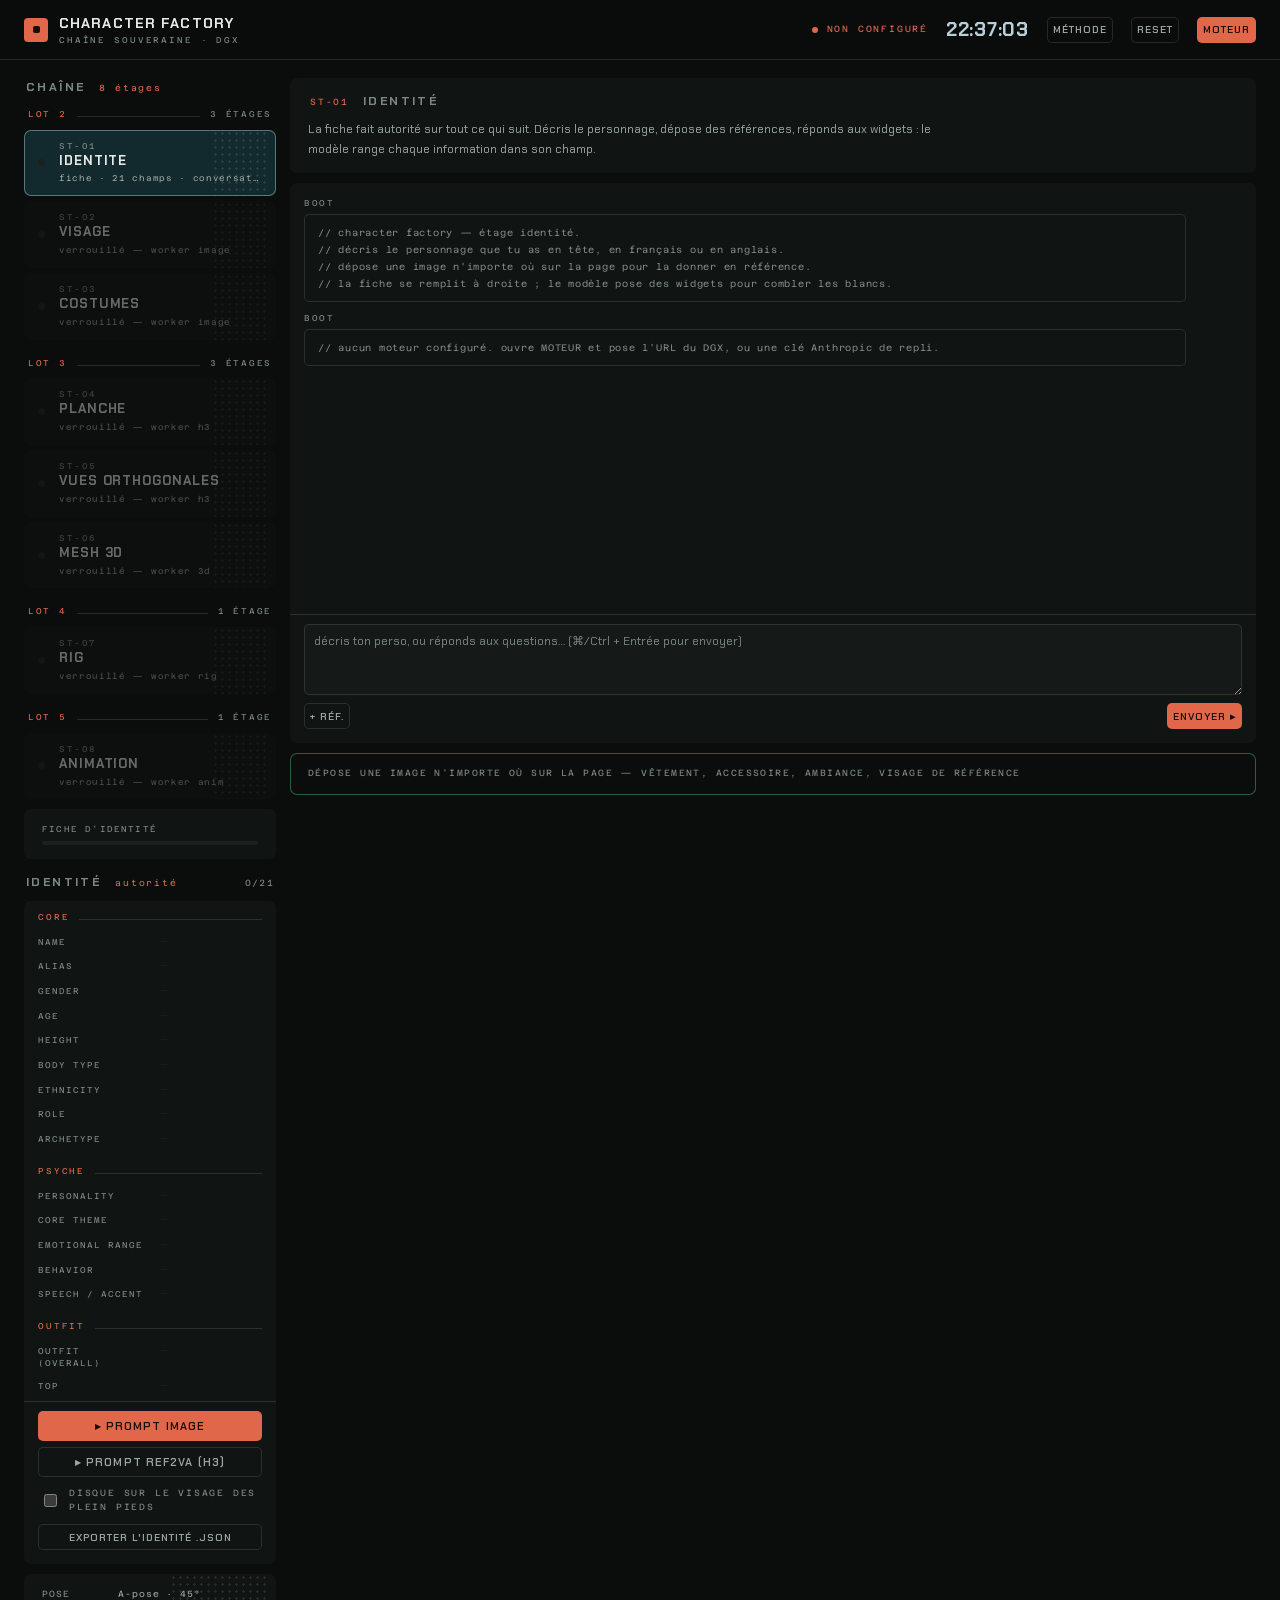
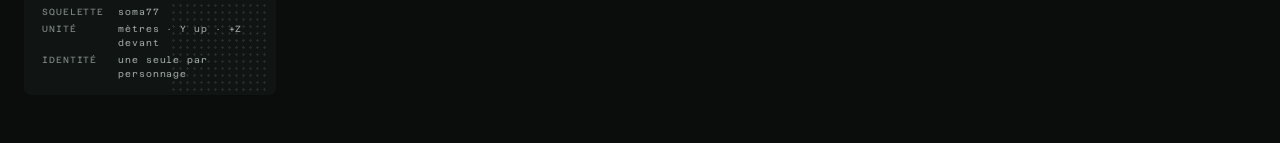
==== index.html @ 86590c79 "Rebuild the front as Character Factory on the NL rack theme The repo held two disconnected things: a" ====
<!DOCTYPE html>
<html lang="fr">
<head>
<meta charset="UTF-8">
<meta name="viewport" content="width=device-width, initial-scale=1, viewport-fit=cover">
<title>CHARACTER FACTORY</title>
<meta name="description" content="Chaîne souveraine prompt ou photo → visage → costumes → planche → vues orthogonales → mesh PBR → rig SOMA → animation.">
<link rel="icon" href="data:image/svg+xml,%3Csvg xmlns='http://www.w3.org/2000/svg' viewBox='0 0 32 32'%3E%3Crect width='32' height='32' rx='6' fill='%23e0674a'/%3E%3Crect x='12' y='12' width='8' height='8' rx='2' fill='%23170c08'/%3E%3C/svg%3E">
<link rel="preconnect" href="https://fonts.googleapis.com">
<link rel="preconnect" href="https://fonts.gstatic.com" crossorigin>
<link rel="stylesheet" href="https://fonts.googleapis.com/css2?family=Chakra+Petch:wght@400;500;600;700&family=Azeret+Mono:wght@300;400;500&family=Saira+Semi+Condensed:wght@400;600&display=swap">
<link rel="stylesheet" href="./assets/tokens.css">
<link rel="stylesheet" href="./assets/rack.css">
<link rel="stylesheet" href="./assets/factory.css">
</head>
<body>

<header class="hdr">
  <div class="logo">
    <span class="sq"><i></i></span>
    <span>
      <b>Character Factory</b>
      <small>chaîne souveraine · dgx</small>
    </span>
  </div>

  <span class="sp"></span>

  <span class="pill" id="engine-pill"><i></i><span id="engine-text">démarrage</span></span>
  <span class="clock" id="clock">--:--:--</span>

  <button class="tb ghost sm" id="method-btn" title="voir la méthode chargée">Méthode</button>
  <button class="tb ghost sm" id="reset-btn" title="vider la session">Reset</button>
  <button class="tb go sm" id="settings-btn" title="URL du DGX, modèle, repli">Moteur</button>
</header>

<main class="bench">

  <!-- ── colonne 1 : le rack des étages ──────────────── -->
  <section class="col">
    <div class="c-head">
      <h2>Chaîne</h2>
      <span class="sec">8 étages</span>
    </div>
    <ul class="rack" id="rack"></ul>

    <div class="pan">
      <div class="meter">
        <span>Fiche d'identité</span>
        <span class="bar"><i id="sheet-meter"></i></span>
      </div>
    </div>
  </section>

  <!-- ── colonne 2 : la scène ────────────────────────── -->
  <section class="col stage">
    <div class="pan">
      <div class="c-head">
        <span class="sec" id="stage-ref">ST-01</span>
        <h2 id="stage-name">Identité</h2>
      </div>
      <p class="stage-blurb" id="stage-blurb"></p>
    </div>

    <!-- étage actif -->
    <div id="stage-live" class="stage-body">
      <div class="chat">
        <div class="chat-log" id="chat-log"></div>
        <div class="previews" id="previews"></div>
        <div class="composer">
          <textarea class="fld" id="input-text" rows="3"
                    placeholder="décris ton perso, ou réponds aux questions… (⌘/Ctrl + Entrée pour envoyer)"></textarea>
          <div class="composer-actions">
            <label class="tb ghost sm" title="ajouter des références">
              + Réf.
              <input type="file" id="pick-image" accept="image/*" multiple hidden>
            </label>
            <span class="sp"></span>
            <button class="tb go sm" id="send">Envoyer ▸</button>
          </div>
        </div>
      </div>

      <label class="drop" id="drop">
        Dépose une image n'importe où sur la page — vêtement, accessoire, ambiance, visage de référence
      </label>

      <div class="out" id="output" hidden>
        <div class="pan-head">
          <span class="t" id="output-label">sortie</span>
          <span class="sp"></span>
          <button class="tb ghost sm" id="copy">Copier</button>
          <button class="tb ghost sm" id="download">.txt</button>
        </div>
        <pre id="output-text"></pre>
      </div>
    </div>

    <!-- étage en attente d'un worker -->
    <div id="stage-pending" class="stage-body" hidden>
      <div class="pan">
        <p class="warn">Étage verrouillé — il attend un <span id="stage-needs">worker</span> résident sur le DGX.</p>
        <p class="stage-note" style="margin-top:12px">
          Un worker = une capacité = un modèle résident. Les poids ne sont jamais chargés à la demande :
          le temps de démarrage de H3, Kimodo ou Hunyuan3D-Paint l'interdit.
        </p>
      </div>

      <div class="pan" id="plate-plan" hidden>
        <div class="c-head"><h2>Plan de planche</h2><span class="sec">§5.4 corrigé</span></div>
        <p class="stage-note" style="margin:10px 0 14px">
          La maquette d'origine portait trois plein pieds. Il manquait le profil pur : l'étage 3D
          a besoin des quatre azimuts alignés à ±5°. Layout corrigé —
        </p>
        <div class="sheetgrid">
          <div class="panel-cell"><span class="az">0°</span><span class="cap">Fullbody<br>front</span></div>
          <div class="panel-cell"><span class="az">90°</span><span class="cap">Fullbody<br>left</span></div>
          <div class="panel-cell"><span class="az">180°</span><span class="cap">Fullbody<br>back</span></div>
          <div class="panel-cell"><span class="az">270°</span><span class="cap">Fullbody<br>right</span></div>
          <div class="panel-cell"><span class="az">45°</span><span class="cap">Fullbody<br>3/4</span></div>
        </div>
        <div class="sheetgrid" style="margin-top:6px">
          <div class="panel-cell close"><span class="cap">Close up<br>face</span></div>
          <div class="panel-cell close"><span class="cap">Close up<br>profil</span></div>
          <div class="panel-cell close"><span class="cap">Close up<br>3/4</span></div>
          <div class="panel-cell close"><span class="cap">Expression<br>une par gén.</span></div>
          <div class="panel-cell close"><span class="cap">—</span></div>
        </div>
      </div>
    </div>
  </section>

  <!-- ── colonne 3 : la fiche ────────────────────────── -->
  <section class="col">
    <div class="c-head">
      <h2>Identité</h2>
      <span class="sec">autorité</span>
      <span class="cnt" id="sheet-progress">0/21</span>
    </div>

    <div class="sheet">
      <div class="sheet-fields" id="sheet-fields"></div>
      <div class="sheet-actions">
        <button class="tb go block" id="generate">▸ Prompt image</button>
        <button class="tb ghost block" id="ref2va">▸ Prompt Ref2VA (H3)</button>
        <label class="pill" style="padding:4px 2px;cursor:pointer">
          <input type="checkbox" id="mask-face">
          <span>Disque sur le visage des plein pieds</span>
        </label>
        <button class="tb ghost block sm" id="export-json">Exporter l'identité .json</button>
      </div>
    </div>

    <div class="pan">
      <dl class="kv">
        <dt>pose</dt><dd>A-pose · 45°</dd>
        <dt>squelette</dt><dd>soma77</dd>
        <dt>unité</dt><dd>mètres · Y up · +Z devant</dd>
        <dt>identité</dt><dd>une seule par personnage</dd>
      </dl>
      <span class="dots"></span>
    </div>
  </section>

</main>

<!-- ── réglages du moteur ────────────────────────────── -->
<div class="scrim" id="settings" hidden>
  <div class="modal">
    <div class="modal-head">
      <span class="t">// moteur</span>
      <span class="sp"></span>
      <button class="tb ghost sm" data-close>×</button>
    </div>
    <div class="modal-body">
      <p>
        Le DGX est interrogé en dialecte OpenAI sur <code>/v1/chat/completions</code>.
        Colle la racine publique du tunnel, sans <code>/v1</code> : il est ajouté tout seul.
      </p>

      <div>
        <div class="lbl" style="margin-bottom:5px">URL du DGX</div>
        <input class="fld" id="set-dgx-url" placeholder="https://dgx-01.exemple.net" autocomplete="off" spellcheck="false">
      </div>

      <div>
        <div class="lbl" style="margin-bottom:5px">Modèle servi</div>
        <input class="fld" id="set-dgx-model" placeholder="local-model" autocomplete="off" spellcheck="false">
      </div>

      <div>
        <div class="lbl" style="margin-bottom:5px">Jeton (Bearer, facultatif)</div>
        <input class="fld" id="set-dgx-token" type="password" placeholder="laisser vide si le tunnel est déjà authentifié" autocomplete="off">
      </div>

      <div style="display:flex;gap:8px;align-items:center">
        <button class="tb ghost sm" id="set-probe-btn">Tester le DGX</button>
        <span class="lbl" id="set-probe" style="letter-spacing:.1em;text-transform:none"></span>
      </div>

      <hr style="border:none;height:1px;background:var(--line);margin:2px 0">

      <div>
        <div class="lbl" style="margin-bottom:5px">Clé Anthropic — repli</div>
        <input class="fld" id="set-key" type="password" placeholder="sk-ant-…" autocomplete="off">
      </div>

      <div>
        <div class="lbl" style="margin-bottom:5px">Modèle de repli</div>
        <select class="fld" id="set-anthropic-model"></select>
      </div>

      <div>
        <div class="lbl" style="margin-bottom:5px">Arbitrage</div>
        <select class="fld" id="set-engine">
          <option value="auto">auto — DGX d'abord, repli si muet</option>
          <option value="dgx">DGX seul — souverain, pas de repli</option>
          <option value="anthropic">Anthropic seul</option>
        </select>
      </div>

      <p class="warn">
        Rien n'est envoyé ailleurs que vers l'URL du DGX ou api.anthropic.com. Clé et jeton restent
        dans le localStorage de ce navigateur. Ne partage pas cette page avec la clé en cache.
      </p>
    </div>
    <div class="modal-foot">
      <span class="sp"></span>
      <button class="tb ghost sm" data-close>Annuler</button>
      <button class="tb go sm" id="set-save">Enregistrer ▸</button>
    </div>
  </div>
</div>

<!-- ── méthode ───────────────────────────────────────── -->
<div class="scrim" id="method" hidden>
  <div class="modal lg">
    <div class="modal-head">
      <span class="t">// data/methodology.md</span>
      <span class="sp"></span>
      <button class="tb ghost sm" data-close>×</button>
    </div>
    <div class="modal-body">
      <pre class="method-body" id="method-body"></pre>
    </div>
    <div class="modal-foot">
      <span class="lbl" style="text-transform:none;letter-spacing:.08em">
        édite <code>data/methodology.md</code> dans le dépôt pour changer le comportement du modèle
      </span>
      <span class="sp"></span>
      <button class="tb go sm" data-close>OK</button>
    </div>
  </div>
</div>

<div class="toast" id="toast"></div>

<script type="module" src="./js/app.js"></script>
</body>
</html>
---- assets/tokens.css ----
/* ============================================================
   CHARACTER FACTORY — jetons de thème
   Source unique de vérité. Repris du rack NL (Station NL Rack
   Verdant / Banc NL Comparatif). Aucune couleur en dur ailleurs :
   tout composant passe par une variable définie ici.
   ============================================================ */

:root {
  /* fonds, du plus profond au plus relevé */
  --bg:      #0a0d0b;
  --panel:   #101413;
  --panel2:  #151a18;
  --panel3:  #1b211e;

  /* encres */
  --ink:     #e6eae7;
  --ink2:    #9ca8a2;
  --ink3:    #7c8884;

  /* accents */
  --cy:      #b9cfd8;   /* acier pâle — la voie A, les valeurs lues */
  --or:      #e0674a;   /* orange — l'action, la voie B, l'alerte */
  --grn:     #2f6b4a;   /* vert sourd — l'état engagé */
  --grn2:    #3d8a60;   /* vert clair — la progression */

  /* traits */
  --line:    rgba(198, 213, 220, .14);
  --line-cy: rgba(185, 207, 216, .45);
  --line-or: rgba(224, 103, 74, .70);
  --line-gr: rgba(47, 107, 74, .85);

  /* encres inversées, posées sur un aplat d'accent */
  --on-or:   #170c08;
  --on-cy:   #0a0d0b;
  --on-grn:  #eaf4ee;

  /* typographie */
  --f-ui:    'Chakra Petch', 'Saira Semi Condensed', sans-serif;
  --f-mono:  'Azeret Mono', ui-monospace, monospace;
  --f-disp:  'Venus Rising', 'Chakra Petch', sans-serif;

  /* rayons — sobres, outil professionnel */
  --r1: 4px;
  --r2: 5px;
  --r3: 7px;
  --r4: 9px;

  /* espacements */
  --s1: 4px;
  --s2: 6px;
  --s3: 10px;
  --s4: 14px;
  --s5: 18px;
  --s6: 24px;

  /* gouttières du banc */
  --rack-w:  252px;
  --sheet-w: 340px;

  color-scheme: dark;
}
---- assets/rack.css ----
/* ============================================================
   CHARACTER FACTORY — composants du rack
   Langage repris du banc NL : en-tête collante, rack de rangées,
   moniteur à volet A/B, transport, timeline, cartes de méta.
   Note typo : la fonte d'affichage du banc NL est "Venus Rising",
   une fonte commerciale Typodermic qu'on ne redistribue pas dans
   un dépôt public. On garde son repli déclaré — Chakra Petch 700
   très espacé — sous le même nom de classe .venus.
   ============================================================ */

* { box-sizing: border-box; }
html, body { height: 100%; }

body {
  margin: 0;
  background: var(--bg);
  color: var(--ink);
  font-family: var(--f-ui);
  font-variant-numeric: tabular-nums;
  font-size: 12px;
  line-height: 1.5;
  -webkit-font-smoothing: antialiased;
}

button, input, select, textarea {
  font-family: var(--f-ui);
  border: none;
  outline: none;
  color: inherit;
  background: none;
}
button { cursor: pointer; }
button:focus-visible, input:focus-visible,
select:focus-visible, textarea:focus-visible,
[tabindex]:focus-visible {
  outline: 2px solid var(--or);
  outline-offset: 2px;
}
::selection { background: var(--or); color: var(--on-or); }
::-webkit-scrollbar { width: 9px; height: 9px; }
::-webkit-scrollbar-track { background: transparent; }
::-webkit-scrollbar-thumb { background: var(--panel3); border-radius: 999px; }

@keyframes sPulse { 0%,100% { opacity:.35 } 50% { opacity:1 } }
@media (prefers-reduced-motion: reduce) {
  * { animation: none !important; transition: none !important; }
}

/* ── deux voix typographiques ───────────────────────────── */
.mono {
  font-family: var(--f-mono);
  letter-spacing: .2em;
  text-transform: uppercase;
  font-size: 9px;
}
.venus {
  font-family: var(--f-disp);
  font-weight: 700;
  letter-spacing: .1em;
  text-transform: uppercase;
  line-height: 1;
}

/* ── en-tête ────────────────────────────────────────────── */
.hdr {
  position: sticky; top: 0; z-index: 40;
  background: rgba(10, 13, 11, .94);
  backdrop-filter: blur(12px);
  padding: 13px var(--s6);
  display: flex; align-items: center; gap: var(--s5);
  flex-wrap: wrap;
  box-shadow: inset 0 -1px 0 var(--line);
}
.logo { display: flex; align-items: center; gap: 11px; }
.logo .sq {
  width: 24px; height: 24px; border-radius: var(--r1);
  background: var(--or);
  display: flex; align-items: center; justify-content: center;
}
.logo .sq i { display: block; width: 7px; height: 7px; border-radius: 2px; background: var(--on-or); }
.logo b {
  display: block; font-size: 14px; font-weight: 700;
  letter-spacing: .08em; text-transform: uppercase;
}
.logo small {
  display: block; font-family: var(--f-mono); font-size: 8.5px;
  letter-spacing: .22em; color: var(--ink3); text-transform: uppercase;
}
.hdr .sp { flex: 1; min-width: 16px; }

.pill {
  display: flex; align-items: center; gap: 9px;
  font-family: var(--f-mono); font-size: 9px; letter-spacing: .2em;
  color: var(--ink3); text-transform: uppercase;
}
.pill i { width: 6px; height: 6px; border-radius: 50%; background: var(--ink3); flex: none; }
.pill.on    i { background: var(--grn2); }
.pill.work  i { background: var(--cy); animation: sPulse 1.2s infinite; }
.pill.err   i { background: var(--or); }
.pill.on    { color: var(--ink2); }
.pill.err   { color: var(--or); }

.clock { font-size: 19px; font-weight: 700; letter-spacing: .04em; color: var(--cy); }

/* ── boutons ────────────────────────────────────────────── */
.tb {
  display: inline-flex; align-items: center; justify-content: center;
  height: 30px; min-width: 30px; padding: 0 var(--s3);
  border-radius: var(--r2); background: var(--panel2);
  color: var(--ink); font-size: 11px; font-weight: 600;
  letter-spacing: .1em; text-transform: uppercase;
  transition: filter .12s, background .12s;
}
.tb:hover:not(:disabled) { filter: brightness(1.18); }
.tb:disabled { opacity: .3; cursor: default; }
.tb.go   { background: var(--or); color: var(--on-or); }
.tb.on   { background: var(--grn); color: var(--on-grn); }
.tb.ghost { background: transparent; box-shadow: inset 0 0 0 1px var(--line); color: var(--ink2); }
.tb.ghost:hover:not(:disabled) { color: var(--ink); box-shadow: inset 0 0 0 1px var(--line-cy); }
.tb.sm   { height: 26px; font-size: 10px; padding: 0 var(--s2); }
.tb.block { width: 100%; }
.tb svg { width: 14px; height: 14px; fill: currentColor; }

.seg { display: inline-flex; background: var(--panel2); border-radius: var(--r2); padding: 3px; gap: 3px; }
.seg .tb { background: transparent; height: 26px; font-size: 10px; }
.seg .tb.on { background: var(--grn); }

.lbl {
  font-family: var(--f-mono); font-size: 8.5px; letter-spacing: .2em;
  text-transform: uppercase; color: var(--ink3);
}

/* ── champs ─────────────────────────────────────────────── */
.fld {
  width: 100%; background: var(--panel2); border-radius: var(--r2);
  padding: 8px var(--s3); color: var(--ink); font-size: 12px;
  box-shadow: inset 0 0 0 1px var(--line);
}
.fld:focus { box-shadow: inset 0 0 0 1px var(--line-cy); }
.fld::placeholder { color: var(--ink3); }
textarea.fld { resize: vertical; min-height: 58px; line-height: 1.55; }
select.fld { cursor: pointer; }

/* ── le banc : rack | scène | fiche ─────────────────────── */
.bench {
  max-width: 1720px; margin: 0 auto;
  padding: var(--s5) var(--s6) 48px;
  display: grid;
  grid-template-columns: var(--rack-w) minmax(0, 1fr) var(--sheet-w);
  gap: var(--s4); align-items: start;
}
@media (max-width: 1280px) { .bench { grid-template-columns: var(--rack-w) minmax(0, 1fr); } }
@media (max-width: 900px)  { .bench { grid-template-columns: 1fr; } }

.col { display: flex; flex-direction: column; gap: var(--s3); min-width: 0; }

/* ── entête de colonne ──────────────────────────────────── */
.c-head { display: flex; align-items: baseline; gap: var(--s4); padding: 0 2px; }
.c-head h2 {
  margin: 0; font-family: var(--f-disp); font-size: 12px; font-weight: 700;
  letter-spacing: .2em; text-transform: uppercase; color: var(--ink3);
}
.c-head .sec { font-family: var(--f-mono); font-size: 9px; letter-spacing: .2em; color: var(--or); }
.c-head .cnt {
  margin-left: auto; font-family: var(--f-mono); font-size: 9px;
  letter-spacing: .14em; color: var(--ink3); text-transform: uppercase;
}

/* ── rangée de rack ─────────────────────────────────────── */
.rack { list-style: none; margin: 0; padding: 0; display: flex; flex-direction: column; gap: 5px; }

.item {
  position: relative; display: flex; align-items: center; gap: var(--s4);
  border-radius: var(--r3); background: var(--panel);
  padding: 11px var(--s4); min-height: 64px; overflow: hidden;
  transition: transform .16s, filter .16s; text-align: left; width: 100%;
}
.item:hover { filter: brightness(1.1); transform: translateX(3px); }
.item .dots {
  position: absolute; right: 10px; top: 0; bottom: 0; width: 54px;
  background-image: radial-gradient(rgba(198,213,220,.12) 1px, transparent 1.1px);
  background-size: 7px 7px; pointer-events: none; z-index: 0;
}
.item.sel { background: #122a2d; box-shadow: inset 0 0 0 1px var(--line-cy); }
.item.done { box-shadow: inset 0 0 0 1px var(--line-gr); }
.item .st { width: 7px; height: 7px; border-radius: 50%; flex: none; background: var(--panel3); }
.item .st.ok   { background: var(--grn2); }
.item .st.run  { background: var(--cy); animation: sPulse 1.2s infinite; }
.item .st.err  { background: var(--or); }
.item .txt { min-width: 0; flex: 1; position: relative; z-index: 1; }
.item .ref {
  display: block; font-family: var(--f-mono); font-size: 8.5px; letter-spacing: .18em;
  color: var(--ink3); text-transform: uppercase;
  white-space: nowrap; overflow: hidden; text-overflow: ellipsis;
}
.item .nm {
  display: block; font-family: var(--f-disp); font-weight: 700; font-size: 13px;
  line-height: 1.15; letter-spacing: .07em; text-transform: uppercase;
  white-space: nowrap; overflow: hidden; text-overflow: ellipsis; margin-top: 3px;
}
.item .sub {
  display: block; font-family: var(--f-mono); font-size: 8.5px; line-height: 1.5;
  letter-spacing: .08em; color: var(--ink2); margin-top: 4px;
  white-space: nowrap; overflow: hidden; text-overflow: ellipsis;
}
.item.locked { opacity: .42; }
.item.locked:hover { transform: none; filter: none; }

/* séparateur de série dans le rack */
.rack .serie {
  display: flex; align-items: baseline; gap: var(--s3);
  padding: 12px 4px 4px;
  font-family: var(--f-mono); font-size: 8.5px; letter-spacing: .2em;
  text-transform: uppercase; color: var(--or);
}
.rack .serie:first-child { padding-top: 2px; }
.rack .serie::after { content: ""; flex: 1; height: 1px; background: var(--line); order: 1; }
.rack .serie .n { order: 2; color: var(--ink3); }

/* ── panneau générique ─────────────────────────────────── */
.pan { position: relative; overflow: hidden; background: var(--panel); border-radius: var(--r3); padding: var(--s4) var(--s5); }
.pan .dots {
  position: absolute; right: 10px; top: 0; bottom: 0; width: 96px;
  background-image: radial-gradient(rgba(198,213,220,.12) 1px, transparent 1.1px);
  background-size: 7px 7px; pointer-events: none;
}
.pan.flat { padding: 0; overflow: hidden; }
.pan-head {
  display: flex; align-items: center; gap: var(--s3);
  padding: 10px var(--s4); box-shadow: inset 0 -1px 0 var(--line);
}
.pan-head .t {
  font-family: var(--f-mono); font-size: 9px; letter-spacing: .2em;
  text-transform: uppercase; color: var(--ink3);
}
.pan-head .sp { flex: 1; }

/* ── moniteur, volet A/B ────────────────────────────────── */
.monitor {
  position: relative; width: 100%; aspect-ratio: 16/9;
  border-radius: var(--r4); background: #000; overflow: hidden;
  box-shadow: inset 0 0 0 1px var(--line); user-select: none;
}
.monitor .layer { position: absolute; inset: 0; }
.monitor .layer.b { clip-path: inset(0 0 0 50%); }
.monitor .layer img { width: 100%; height: 100%; object-fit: contain; display: block; }
.monitor.mode-side .layer { width: 50%; clip-path: none; }
.monitor.mode-side .layer.b { left: 50%; }
.monitor.mode-a .layer.b, .monitor.mode-b .layer.a { visibility: hidden; }
.monitor.mode-side .handle, .monitor.mode-a .handle, .monitor.mode-b .handle { display: none; }
.handle {
  position: absolute; top: 0; bottom: 0; left: 50%; width: 2px; margin-left: -1px;
  background: var(--or); cursor: ew-resize; z-index: 5;
}
.handle::before { content: ""; position: absolute; top: 0; bottom: 0; left: -12px; width: 26px; }
.handle .grip {
  position: absolute; top: 50%; left: 50%; transform: translate(-50%, -50%);
  width: 26px; height: 44px; border-radius: var(--r1); background: var(--or);
  display: flex; align-items: center; justify-content: center; gap: 3px;
  box-shadow: 0 2px 10px rgba(0,0,0,.5);
}
.handle .grip i { width: 2px; height: 16px; background: var(--on-or); border-radius: 1px; display: block; }
.tag {
  position: absolute; top: 12px; z-index: 6; display: flex; align-items: center; gap: 8px;
  padding: 6px var(--s3); border-radius: var(--r2);
  background: rgba(10,13,11,.82); backdrop-filter: blur(6px);
  box-shadow: inset 0 0 0 1px var(--line); pointer-events: none;
}
.tag.a { left: 12px; } .tag.b { right: 12px; }
.tag b { font-family: var(--f-disp); font-weight: 700; font-size: 13px; letter-spacing: .08em; }
.tag.a b { color: var(--cy); } .tag.b b { color: var(--or); }
.tag span {
  display: block; font-family: var(--f-mono); font-size: 8.5px; letter-spacing: .14em;
  text-transform: uppercase; color: var(--ink2); max-width: 28ch;
  overflow: hidden; text-overflow: ellipsis; white-space: nowrap;
}
.monitor .empty {
  position: absolute; inset: 0; display: flex; flex-direction: column;
  align-items: center; justify-content: center; gap: var(--s4);
  text-align: center; padding: var(--s6); color: var(--ink3);
}
.monitor .empty b {
  font-family: var(--f-disp); font-weight: 700; font-size: 22px;
  letter-spacing: .1em; text-transform: uppercase; color: var(--ink2);
}
.readout {
  position: absolute; bottom: 12px; right: 12px; z-index: 6;
  padding: 6px var(--s3); border-radius: var(--r2);
  background: rgba(10,13,11,.82); box-shadow: inset 0 0 0 1px var(--line);
  font-size: 13px; font-weight: 600; color: var(--cy); letter-spacing: .04em;
  pointer-events: none;
}

/* ── transport ──────────────────────────────────────────── */
.transport {
  display: flex; align-items: center; gap: 8px; flex-wrap: wrap;
  background: var(--panel); border-radius: var(--r3); padding: var(--s3) var(--s4);
}
.transport .sp { flex: 1; min-width: 8px; }
.timecode { font-size: 15px; font-weight: 700; color: var(--cy); letter-spacing: .04em; padding: 0 var(--s2); white-space: nowrap; }
.timecode small { font-family: var(--f-mono); font-size: 8.5px; letter-spacing: .16em; color: var(--ink3); margin-left: 8px; text-transform: uppercase; }

/* ── timeline ───────────────────────────────────────────── */
.timeline { background: var(--panel); border-radius: var(--r3); padding: 12px var(--s4); display: flex; flex-direction: column; gap: 8px; }
.tl { position: relative; height: 28px; }
.tl input[type=range] {
  position: absolute; inset: 0; width: 100%; height: 100%; margin: 0;
  -webkit-appearance: none; appearance: none; background: transparent; cursor: pointer; z-index: 3;
}
.tl input[type=range]::-webkit-slider-thumb { -webkit-appearance: none; width: 4px; height: 28px; border-radius: 2px; background: var(--or); }
.tl input[type=range]::-moz-range-thumb { width: 4px; height: 28px; border: none; border-radius: 2px; background: var(--or); }
.tl .track { position: absolute; left: 0; right: 0; top: 10px; height: 8px; border-radius: var(--r1); background: var(--panel3); overflow: hidden; }
.tl .fill { height: 100%; width: 0; background: var(--grn2); }
.tl .ticks {
  position: absolute; left: 0; right: 0; bottom: 0; height: 5px;
  background-image: repeating-linear-gradient(90deg, var(--ink3) 0 1px, transparent 1px 25%);
  opacity: .5;
}
.tl-foot { display: flex; justify-content: space-between; font-family: var(--f-mono); font-size: 8.5px; letter-spacing: .16em; color: var(--ink3); text-transform: uppercase; }

/* ── carte de méta, paires clé/valeur ───────────────────── */
.meta {
  border-radius: var(--r4); padding: var(--s5); display: flex; flex-direction: column;
  gap: var(--s3); position: relative; overflow: hidden; background: var(--panel);
}
.meta.a { box-shadow: inset 0 0 0 1px var(--line-cy); }
.meta.b { box-shadow: inset 0 0 0 1px var(--line-or); }
.meta .dots {
  position: absolute; right: 10px; top: 0; bottom: 0; width: 120px;
  background-image: radial-gradient(rgba(198,213,220,.16) 1px, transparent 1.1px);
  background-size: 7px 7px; pointer-events: none;
}
.kv { display: grid; grid-template-columns: auto 1fr; gap: 4px var(--s4); font-family: var(--f-mono); font-size: 9px; letter-spacing: .1em; position: relative; margin: 0; }
.kv dt { color: var(--ink3); text-transform: uppercase; }
.kv dd { margin: 0; color: var(--ink2); }
.kv dd.big { font-family: var(--f-ui); font-size: 15px; font-weight: 600; color: var(--cy); letter-spacing: .02em; }

/* ── dépôt de fichiers ──────────────────────────────────── */
.drop {
  border-radius: var(--r3); box-shadow: inset 0 0 0 1px var(--line-gr);
  padding: var(--s4) var(--s5); display: flex; align-items: center; gap: var(--s4);
  color: var(--ink3); font-family: var(--f-mono); font-size: 9px;
  letter-spacing: .16em; text-transform: uppercase; cursor: pointer;
  transition: box-shadow .12s, color .12s;
}
.drop:hover, .drop.over { box-shadow: inset 0 0 0 1px var(--or); color: var(--or); }
.drop input { display: none; }

/* ── avertissement ──────────────────────────────────────── */
.warn {
  border-radius: var(--r1); background: rgba(224,103,74,.14);
  box-shadow: inset 0 0 0 1px rgba(224,103,74,.55);
  padding: 7px var(--s3); font-family: var(--f-mono); font-size: 8.5px;
  letter-spacing: .1em; line-height: 1.6; color: var(--or); text-transform: uppercase;
}

/* ── jauge ──────────────────────────────────────────────── */
.meter { display: flex; flex-direction: column; gap: 5px; font-family: var(--f-mono); font-size: 8.5px; letter-spacing: .14em; color: var(--ink3); text-transform: uppercase; }
.meter .bar { height: 4px; border-radius: 2px; background: var(--panel3); overflow: hidden; }
.meter .bar i { display: block; height: 100%; width: 0; background: var(--grn2); transition: width .3s; }

/* ── bandeau flottant ───────────────────────────────────── */
.toast {
  position: fixed; left: 50%; bottom: 22px; transform: translateX(-50%); z-index: 60;
  background: var(--panel3); color: var(--ink); padding: var(--s3) var(--s5);
  border-radius: var(--r3); font-size: 12px; box-shadow: 0 8px 30px rgba(0,0,0,.5);
  opacity: 0; transition: opacity .2s; pointer-events: none; max-width: 90vw;
}
.toast.on { opacity: 1; }

/* ── boîte modale ───────────────────────────────────────── */
.scrim {
  position: fixed; inset: 0; z-index: 70; background: rgba(4,6,5,.78);
  backdrop-filter: blur(4px); display: flex; align-items: center; justify-content: center;
  padding: var(--s6);
}
.scrim[hidden] { display: none; }
.modal {
  background: var(--panel); border-radius: var(--r4); width: min(560px, 100%);
  max-height: 84vh; display: flex; flex-direction: column; overflow: hidden;
  box-shadow: inset 0 0 0 1px var(--line), 0 24px 60px rgba(0,0,0,.6);
}
.modal.lg { width: min(860px, 100%); }
.modal-head {
  display: flex; align-items: center; gap: var(--s3);
  padding: var(--s4) var(--s5); box-shadow: inset 0 -1px 0 var(--line);
}
.modal-head .t { font-family: var(--f-mono); font-size: 9px; letter-spacing: .2em; text-transform: uppercase; color: var(--ink3); }
.modal-head .sp { flex: 1; }
.modal-body { padding: var(--s5); overflow: auto; display: flex; flex-direction: column; gap: var(--s4); }
.modal-foot { padding: var(--s4) var(--s5); display: flex; gap: 8px; align-items: center; box-shadow: inset 0 1px 0 var(--line); }
.modal-foot .sp { flex: 1; }
.modal-body p { margin: 0; color: var(--ink2); line-height: 1.6; }
.modal-body code { font-family: var(--f-mono); font-size: 10px; color: var(--cy); }

[hidden] { display: none !important; }
---- assets/factory.css ----
/* ============================================================
   CHARACTER FACTORY — les étages
   Conversation, fiche d'identité, widgets interactifs.
   Les noms de classe sont ceux du générateur d'origine, pour que
   le code repris continue de s'y accrocher sans réécriture.
   ============================================================ */

/* ── scène ──────────────────────────────────────────────── */
.stage { display: flex; flex-direction: column; gap: var(--s3); min-width: 0; }
.stage-body { display: flex; flex-direction: column; gap: var(--s3); min-width: 0; }
.stage-note {
  font-family: var(--f-mono); font-size: 8.5px; letter-spacing: .14em;
  line-height: 1.7; color: var(--ink3); text-transform: uppercase;
}
/* Le résumé d'étage est de la prose, pas une étiquette : on le
   laisse en bas de casse, sinon il devient illisible sur trois lignes. */
.stage-blurb {
  margin: 10px 0 0; font-size: 12px; line-height: 1.65;
  color: var(--ink2); max-width: 82ch;
}

/* ── conversation ───────────────────────────────────────── */
.chat {
  background: var(--panel); border-radius: var(--r3);
  display: flex; flex-direction: column; min-height: 0;
  height: clamp(340px, calc(100vh - 340px), 760px);
}
.chat-log { flex: 1; overflow-y: auto; padding: var(--s4); display: flex; flex-direction: column; gap: var(--s3); }

.msg { display: flex; flex-direction: column; gap: 4px; max-width: 94%; }
.msg-meta { font-family: var(--f-mono); font-size: 8.5px; letter-spacing: .2em; text-transform: uppercase; color: var(--ink3); }
.msg-body {
  background: var(--panel2); border-radius: var(--r2); padding: var(--s3) var(--s4);
  font-size: 12.5px; line-height: 1.6; color: var(--ink); white-space: pre-wrap; word-break: break-word;
}
.msg-user { align-self: flex-end; align-items: flex-end; }
.msg-user .msg-body { background: var(--panel3); box-shadow: inset 0 0 0 1px var(--line-cy); }
.msg-system .msg-body { background: transparent; box-shadow: inset 0 0 0 1px var(--line); color: var(--ink3); font-family: var(--f-mono); font-size: 9.5px; letter-spacing: .08em; line-height: 1.8; }
.msg-tool .msg-body { background: transparent; color: var(--grn2); font-family: var(--f-mono); font-size: 9px; letter-spacing: .1em; padding: 2px var(--s2); }
.msg-err .msg-body { background: rgba(224,103,74,.12); box-shadow: inset 0 0 0 1px rgba(224,103,74,.5); color: var(--or); }
.msg-images { display: flex; flex-wrap: wrap; gap: 6px; margin-bottom: 6px; }
.msg-images img { width: 78px; height: 78px; object-fit: cover; border-radius: var(--r1); box-shadow: inset 0 0 0 1px var(--line); }

.thinking { display: flex; gap: 5px; padding: 3px 0; }
.thinking span { width: 5px; height: 5px; border-radius: 50%; background: var(--cy); animation: sPulse 1.1s infinite; }
.thinking span:nth-child(2) { animation-delay: .18s; }
.thinking span:nth-child(3) { animation-delay: .36s; }

/* ── zone de saisie ─────────────────────────────────────── */
.composer { padding: var(--s3) var(--s4) var(--s4); display: flex; flex-direction: column; gap: 8px; box-shadow: inset 0 1px 0 var(--line); }
.composer-actions { display: flex; align-items: center; gap: 8px; }
.composer-actions .sp { flex: 1; }
.composer label.tb { cursor: pointer; }

.previews { display: flex; flex-wrap: wrap; gap: 6px; padding: 0 var(--s4); }
.previews:empty { display: none; }
.preview-thumb {
  position: relative; width: 54px; height: 54px; border-radius: var(--r1);
  background-size: cover; background-position: center;
  box-shadow: inset 0 0 0 1px var(--line);
}
.preview-thumb button {
  position: absolute; top: -5px; right: -5px; width: 17px; height: 17px;
  border-radius: 50%; background: var(--or); color: var(--on-or);
  font-size: 11px; line-height: 1; display: flex; align-items: center; justify-content: center;
}

/* ── widgets interactifs ────────────────────────────────── */
.msg-widget { max-width: 100%; }
.msg-widget .msg-body { background: var(--panel2); box-shadow: inset 0 0 0 1px var(--line-gr); }
.widget-question { font-size: 12.5px; color: var(--ink); margin-bottom: var(--s3); line-height: 1.5; }
.widget-area { display: flex; flex-direction: column; gap: var(--s3); }
.widget-locked .widget-area { opacity: .55; }
.widget-result { font-family: var(--f-mono); font-size: 9px; letter-spacing: .14em; color: var(--grn2); text-transform: uppercase; }

.chips-row { display: flex; flex-wrap: wrap; gap: 6px; }
.chip {
  padding: 6px var(--s3); border-radius: var(--r1); background: var(--panel3);
  color: var(--ink2); font-size: 11px; letter-spacing: .04em;
  box-shadow: inset 0 0 0 1px transparent; transition: background .12s, color .12s;
}
.chip:hover:not(:disabled) { color: var(--ink); box-shadow: inset 0 0 0 1px var(--line-cy); }
.chip-selected { background: var(--grn); color: var(--on-grn); }
.chip-other { background: transparent; box-shadow: inset 0 0 0 1px var(--line); color: var(--ink3); }
.chips-custom { display: flex; gap: 6px; align-items: center; }
.chips-custom .fld { flex: 1; }

.slider-wrap { display: flex; flex-direction: column; gap: 6px; }
.slider-value { font-family: var(--f-disp); font-weight: 700; font-size: 20px; letter-spacing: .06em; color: var(--cy); }
.slider { -webkit-appearance: none; appearance: none; width: 100%; height: 22px; background: transparent; cursor: pointer; }
.slider::-webkit-slider-runnable-track { height: 4px; border-radius: 2px; background: var(--panel3); }
.slider::-webkit-slider-thumb { -webkit-appearance: none; width: 14px; height: 14px; margin-top: -5px; border-radius: 50%; background: var(--or); }
.slider::-moz-range-track { height: 4px; border-radius: 2px; background: var(--panel3); }
.slider::-moz-range-thumb { width: 14px; height: 14px; border: none; border-radius: 50%; background: var(--or); }
.slider-ticks { display: flex; justify-content: space-between; font-family: var(--f-mono); font-size: 8.5px; letter-spacing: .16em; color: var(--ink3); }

.swatches-row { display: flex; flex-wrap: wrap; gap: 6px; }
.swatches-row:empty { display: none; }
.swatch {
  position: relative; display: flex; align-items: flex-end; justify-content: center;
  width: 62px; height: 46px; border-radius: var(--r1);
  box-shadow: inset 0 0 0 1px var(--line);
}
.swatch span {
  font-family: var(--f-mono); font-size: 8px; letter-spacing: .08em;
  background: rgba(10,13,11,.72); color: var(--ink); padding: 2px 4px;
  border-radius: 2px; margin-bottom: 4px;
}
.swatch-x {
  position: absolute; top: -5px; right: -5px; width: 17px; height: 17px;
  border-radius: 50%; background: var(--or); color: var(--on-or); font-size: 11px;
  line-height: 1; display: flex; align-items: center; justify-content: center;
}
.picker-row { display: flex; gap: 8px; align-items: center; }
.color-picker { width: 42px; height: 30px; border-radius: var(--r1); background: var(--panel3); cursor: pointer; padding: 3px; }
.widget-confirm { align-self: flex-start; }

/* ── fiche d'identité ───────────────────────────────────── */
.sheet { background: var(--panel); border-radius: var(--r3); display: flex; flex-direction: column; overflow: hidden; }
.sheet-fields { padding: var(--s3) var(--s4); overflow-y: auto; max-height: clamp(300px, calc(100vh - 400px), 720px); display: flex; flex-direction: column; gap: var(--s4); }
.sheet-section { display: flex; flex-direction: column; gap: 2px; }
.sheet-section-title {
  font-family: var(--f-mono); font-size: 8.5px; letter-spacing: .22em;
  text-transform: uppercase; color: var(--or); padding-bottom: 5px;
  display: flex; align-items: baseline; gap: var(--s3);
}
.sheet-section-title::after { content: ""; flex: 1; height: 1px; background: var(--line); }
.sheet-row { display: grid; grid-template-columns: 112px 1fr; gap: var(--s3); padding: 3px 0; align-items: baseline; }
.sheet-key { font-family: var(--f-mono); font-size: 8.5px; letter-spacing: .12em; text-transform: uppercase; color: var(--ink3); }
.sheet-val { font-size: 11.5px; line-height: 1.45; word-break: break-word; }
.sheet-val.filled { color: var(--ink); }
.sheet-val.empty { color: var(--panel3); }
.sheet-val.empty::before { content: "—"; }
@keyframes flashIn { from { background: rgba(61,138,96,.42); } to { background: transparent; } }
.sheet-val.flash { animation: flashIn .8s ease-out; border-radius: 2px; }
.sheet-actions { padding: var(--s3) var(--s4) var(--s4); display: flex; flex-direction: column; gap: 6px; box-shadow: inset 0 1px 0 var(--line); }

/* ── sortie texte ───────────────────────────────────────── */
.out { background: var(--panel); border-radius: var(--r3); overflow: hidden; }
.out pre {
  margin: 0; padding: var(--s4); max-height: 420px; overflow: auto;
  font-family: var(--f-mono); font-size: 10.5px; line-height: 1.7;
  color: var(--ink2); white-space: pre-wrap; word-break: break-word; letter-spacing: 0;
}
.method-body {
  margin: 0; font-family: var(--f-mono); font-size: 10.5px; line-height: 1.75;
  color: var(--ink2); white-space: pre-wrap; word-break: break-word; letter-spacing: 0;
}

/* ── grille de planche (la maquette du brief §5.4) ──────── */
.sheetgrid { display: grid; grid-template-columns: repeat(5, 1fr); gap: 6px; }
@media (max-width: 720px) { .sheetgrid { grid-template-columns: repeat(2, 1fr); } }
.panel-cell {
  position: relative; aspect-ratio: 2/3; border-radius: var(--r2);
  background: var(--panel2); box-shadow: inset 0 0 0 1px var(--line);
  display: flex; flex-direction: column; align-items: center; justify-content: center;
  gap: 4px; padding: var(--s3); text-align: center; overflow: hidden;
}
.panel-cell.close { aspect-ratio: 1/1; }
.panel-cell img { position: absolute; inset: 0; width: 100%; height: 100%; object-fit: cover; }
.panel-cell .cap {
  font-family: var(--f-mono); font-size: 8px; letter-spacing: .16em;
  text-transform: uppercase; color: var(--ink3); line-height: 1.5; position: relative;
}
.panel-cell .az { font-family: var(--f-disp); font-weight: 700; font-size: 15px; letter-spacing: .06em; color: var(--panel3); position: relative; }
.panel-cell.has-img .cap, .panel-cell.has-img .az { display: none; }
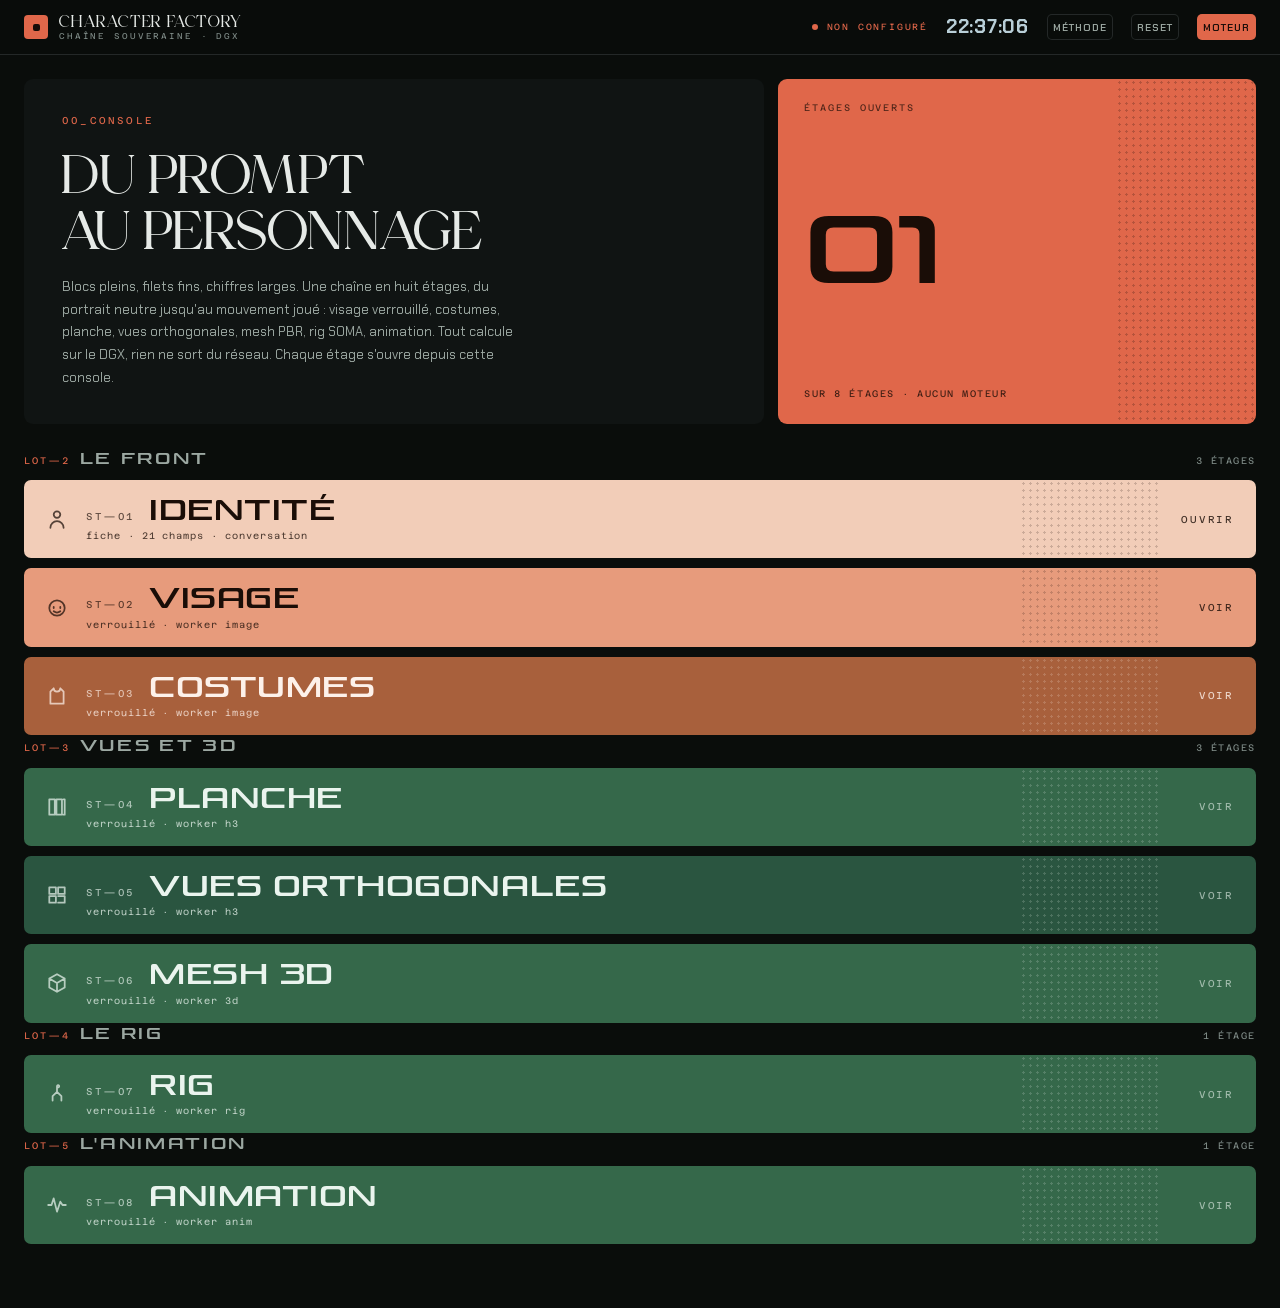
==== commit 78f2442b: "Add the API, the console home, and the two display faces API (api/) - The §1.3 routes, with bearer a" ====
--- a/index.html
+++ b/index.html
@@ -16,25 +16,52 @@
 <body>
 
 <header class="hdr">
-  <div class="logo">
+  <button class="logo" id="home-btn" title="revenir à la console">
     <span class="sq"><i></i></span>
     <span>
       <b>Character Factory</b>
       <small>chaîne souveraine · dgx</small>
     </span>
-  </div>
+  </button>
 
   <span class="sp"></span>
 
   <span class="pill" id="engine-pill"><i></i><span id="engine-text">démarrage</span></span>
   <span class="clock" id="clock">--:--:--</span>
 
+  <button class="tb ghost sm" id="console-btn" title="revenir à la console" hidden>◂ Console</button>
   <button class="tb ghost sm" id="method-btn" title="voir la méthode chargée">Méthode</button>
   <button class="tb ghost sm" id="reset-btn" title="vider la session">Reset</button>
   <button class="tb go sm" id="settings-btn" title="URL du DGX, modèle, repli">Moteur</button>
 </header>
 
-<main class="bench">
+<main class="console" id="home">
+
+  <div class="console-top">
+    <div class="hero">
+      <span class="ref">00_console</span>
+      <h1>Du prompt<br>au personnage</h1>
+      <p>
+        Blocs pleins, filets fins, chiffres larges. Une chaîne en huit étages, du portrait
+        neutre jusqu'au mouvement joué : visage verrouillé, costumes, planche, vues
+        orthogonales, mesh PBR, rig SOMA, animation. Tout calcule sur le DGX, rien ne sort
+        du réseau. Chaque étage s'ouvre depuis cette console.
+      </p>
+    </div>
+
+    <div class="statcard">
+      <span class="ref">étages ouverts</span>
+      <span class="n" id="stat-n">01</span>
+      <span class="foot" id="stat-foot">sur 8 étages</span>
+      <span class="dots"></span>
+    </div>
+  </div>
+
+  <div id="console-sections"></div>
+
+</main>
+
+<main class="bench" id="work" hidden>
 
   <!-- ── colonne 1 : le rack des étages ──────────────── -->
   <section class="col">
--- a/assets/tokens.css
+++ b/assets/tokens.css
@@ -23,6 +23,15 @@
   --grn:     #2f6b4a;   /* vert sourd — l'état engagé */
   --grn2:    #3d8a60;   /* vert clair — la progression */
 
+  /* rampe des barres de la console — du plus clair au plus sourd,
+     comme la pile de logiciels du banc NL */
+  --coral-3: #f2cdb8;
+  --coral-2: #e79b7c;
+  --coral-1: #a8603c;
+  --verd-2:  #35684a;
+  --verd-1:  #2a5540;
+  --on-light: #1a0d07;
+
   /* traits */
   --line:    rgba(198, 213, 220, .14);
   --line-cy: rgba(185, 207, 216, .45);
@@ -38,6 +47,12 @@
   --f-ui:    'Chakra Petch', 'Saira Semi Condensed', sans-serif;
   --f-mono:  'Azeret Mono', ui-monospace, monospace;
   --f-disp:  'Venus Rising', 'Chakra Petch', sans-serif;
+  /* Norelli Demo Black ne porte que 54 glyphes : A-Z et a-z, sans
+     chiffre ni accent. Elle ne peut donc tenir que des chaînes dont on
+     maîtrise le contenu exact — en pratique le seul logotype. Partout
+     ailleurs, un caractère manquant ferait basculer la police en plein
+     mot, ce qui se voit. */
+  --f-black: 'Norelli', 'Venus Rising', 'Chakra Petch', sans-serif;
 
   /* rayons — sobres, outil professionnel */
   --r1: 4px;
--- a/assets/rack.css
+++ b/assets/rack.css
@@ -2,11 +2,26 @@
    CHARACTER FACTORY — composants du rack
    Langage repris du banc NL : en-tête collante, rack de rangées,
    moniteur à volet A/B, transport, timeline, cartes de méta.
-   Note typo : la fonte d'affichage du banc NL est "Venus Rising",
-   une fonte commerciale Typodermic qu'on ne redistribue pas dans
-   un dépôt public. On garde son repli déclaré — Chakra Petch 700
-   très espacé — sous le même nom de classe .venus.
+   Typographie : Venus Rising porte l'affichage, comme dans le banc
+   NL. Norelli Black remplace la "Four Zero" du banc d'origine, qui y
+   était déclarée sans jamais servir ; elle ne tient que le logotype,
+   faute de chiffres et d'accents dans son jeu de 54 glyphes.
    ============================================================ */
+
+@font-face {
+  font-family: 'Venus Rising';
+  src: url('./fonts/venus-rising.otf') format('opentype');
+  font-weight: 400;
+  font-style: normal;
+  font-display: swap;
+}
+@font-face {
+  font-family: 'Norelli';
+  src: url('./fonts/norelli-black.otf') format('opentype');
+  font-weight: 400;
+  font-style: normal;
+  font-display: swap;
+}
 
 * { box-sizing: border-box; }
 html, body { height: 100%; }
@@ -55,8 +70,7 @@
 }
 .venus {
   font-family: var(--f-disp);
-  font-weight: 700;
-  letter-spacing: .1em;
+  letter-spacing: .06em;
   text-transform: uppercase;
   line-height: 1;
 }
@@ -71,7 +85,7 @@
   flex-wrap: wrap;
   box-shadow: inset 0 -1px 0 var(--line);
 }
-.logo { display: flex; align-items: center; gap: 11px; }
+.logo { display: flex; align-items: center; gap: 11px; padding: 0; text-align: left; }
 .logo .sq {
   width: 24px; height: 24px; border-radius: var(--r1);
   background: var(--or);
@@ -79,8 +93,8 @@
 }
 .logo .sq i { display: block; width: 7px; height: 7px; border-radius: 2px; background: var(--on-or); }
 .logo b {
-  display: block; font-size: 14px; font-weight: 700;
-  letter-spacing: .08em; text-transform: uppercase;
+  display: block; font-family: var(--f-black); font-size: 16px; font-weight: 400;
+  letter-spacing: .05em; text-transform: uppercase; line-height: 1.1;
 }
 .logo small {
   display: block; font-family: var(--f-mono); font-size: 8.5px;
@@ -157,7 +171,7 @@
 /* ── entête de colonne ──────────────────────────────────── */
 .c-head { display: flex; align-items: baseline; gap: var(--s4); padding: 0 2px; }
 .c-head h2 {
-  margin: 0; font-family: var(--f-disp); font-size: 12px; font-weight: 700;
+  margin: 0; font-family: var(--f-disp); font-size: 12px; font-weight: 400;
   letter-spacing: .2em; text-transform: uppercase; color: var(--ink3);
 }
 .c-head .sec { font-family: var(--f-mono); font-size: 9px; letter-spacing: .2em; color: var(--or); }
@@ -193,10 +207,13 @@
   color: var(--ink3); text-transform: uppercase;
   white-space: nowrap; overflow: hidden; text-overflow: ellipsis;
 }
+/* Venus Rising est plus large que la fonte d'interface : un nom
+   d'étage passe à la ligne au lieu de se faire couper. Le rack a de la
+   hauteur, il n'a pas de largeur. */
 .item .nm {
-  display: block; font-family: var(--f-disp); font-weight: 700; font-size: 13px;
-  line-height: 1.15; letter-spacing: .07em; text-transform: uppercase;
-  white-space: nowrap; overflow: hidden; text-overflow: ellipsis; margin-top: 3px;
+  display: block; font-family: var(--f-disp); font-size: 13px;
+  line-height: 1.2; letter-spacing: .04em; text-transform: uppercase;
+  margin-top: 3px; overflow-wrap: break-word;
 }
 .item .sub {
   display: block; font-family: var(--f-mono); font-size: 8.5px; line-height: 1.5;
@@ -267,7 +284,7 @@
   box-shadow: inset 0 0 0 1px var(--line); pointer-events: none;
 }
 .tag.a { left: 12px; } .tag.b { right: 12px; }
-.tag b { font-family: var(--f-disp); font-weight: 700; font-size: 13px; letter-spacing: .08em; }
+.tag b { font-family: var(--f-disp); font-size: 13px; letter-spacing: .06em; }
 .tag.a b { color: var(--cy); } .tag.b b { color: var(--or); }
 .tag span {
   display: block; font-family: var(--f-mono); font-size: 8.5px; letter-spacing: .14em;
@@ -280,8 +297,8 @@
   text-align: center; padding: var(--s6); color: var(--ink3);
 }
 .monitor .empty b {
-  font-family: var(--f-disp); font-weight: 700; font-size: 22px;
-  letter-spacing: .1em; text-transform: uppercase; color: var(--ink2);
+  font-family: var(--f-disp); font-size: 22px;
+  letter-spacing: .08em; text-transform: uppercase; color: var(--ink2);
 }
 .readout {
   position: absolute; bottom: 12px; right: 12px; z-index: 6;
@@ -394,3 +411,89 @@
 .modal-body code { font-family: var(--f-mono); font-size: 10px; color: var(--cy); }
 
 [hidden] { display: none !important; }
+
+/* ============================================================
+   LA CONSOLE — page d'accueil
+   Reprise de la home du banc NL : une carte héro, une carte de
+   compte, puis la pile des étages en barres pleines.
+   ============================================================ */
+
+.console { max-width: 1420px; margin: 0 auto; padding: var(--s6) var(--s6) 64px; display: flex; flex-direction: column; gap: var(--s6); }
+
+.console-top { display: grid; grid-template-columns: minmax(0, 1.55fr) minmax(0, 1fr); gap: var(--s4); }
+@media (max-width: 900px) { .console-top { grid-template-columns: 1fr; } }
+
+/* ── carte héro ─────────────────────────────────────────── */
+.hero { background: var(--panel); border-radius: var(--r4); padding: 34px 38px; display: flex; flex-direction: column; gap: var(--s5); }
+.hero .ref { font-family: var(--f-mono); font-size: 10px; letter-spacing: .22em; text-transform: uppercase; color: var(--or); }
+.hero h1 {
+  /* Norelli ne porte que des lettres et l'espace : ce titre est écrit
+     pour elle, sans chiffre, sans accent, sans ponctuation. */
+  margin: 0; font-family: var(--f-black); font-weight: 400;
+  font-size: clamp(30px, 4.4vw, 54px); line-height: 1.04;
+  letter-spacing: .01em; text-transform: uppercase; color: var(--ink);
+}
+.hero p { margin: 0; max-width: 58ch; color: var(--ink2); font-size: 13px; line-height: 1.75; }
+
+/* ── carte de compte ────────────────────────────────────── */
+.statcard {
+  position: relative; overflow: hidden; border-radius: var(--r4);
+  background: var(--or); color: var(--on-light);
+  padding: 22px 26px; display: flex; flex-direction: column; min-height: 210px;
+}
+.statcard .ref { font-family: var(--f-mono); font-size: 9.5px; letter-spacing: .2em; text-transform: uppercase; opacity: .72; }
+.statcard .n {
+  font-family: var(--f-disp); font-size: clamp(56px, 8vw, 92px); line-height: 1;
+  letter-spacing: -.01em; margin: auto 0; position: relative;
+}
+.statcard .foot { font-family: var(--f-mono); font-size: 9.5px; letter-spacing: .16em; text-transform: uppercase; opacity: .8; }
+.statcard .dots {
+  position: absolute; right: 0; top: 0; bottom: 0; width: 140px;
+  background-image: radial-gradient(rgba(26,13,7,.22) 1px, transparent 1.1px);
+  background-size: 7px 7px; pointer-events: none;
+}
+
+/* ── section ────────────────────────────────────────────── */
+.sect { display: flex; flex-direction: column; gap: var(--s3); }
+.sect-head { display: flex; align-items: baseline; gap: var(--s3); }
+.sect-head h2 {
+  margin: 0; font-family: var(--f-disp); font-size: 15px; font-weight: 400;
+  letter-spacing: .18em; text-transform: uppercase; color: var(--ink2);
+}
+.sect-head .k { font-family: var(--f-mono); font-size: 9.5px; letter-spacing: .2em; color: var(--or); }
+.sect-head .cnt { margin-left: auto; font-family: var(--f-mono); font-size: 9.5px; letter-spacing: .16em; text-transform: uppercase; color: var(--ink3); }
+
+/* ── dalle d'étage ──────────────────────────────────────── */
+.slab {
+  position: relative; overflow: hidden; width: 100%; text-align: left;
+  border-radius: var(--r3); padding: 17px 22px;
+  display: flex; align-items: center; gap: var(--s5);
+  transition: filter .14s, transform .14s;
+}
+.slab:hover { filter: brightness(1.06); transform: translateX(3px); }
+.slab .ico { flex: none; width: 22px; height: 22px; opacity: .72; }
+.slab .ico svg { width: 100%; height: 100%; fill: none; stroke: currentColor; stroke-width: 1.6; }
+.slab .body { min-width: 0; flex: 1; position: relative; z-index: 1; }
+.slab .line { display: flex; align-items: baseline; gap: var(--s4); flex-wrap: wrap; }
+.slab .ref { font-family: var(--f-mono); font-size: 10px; letter-spacing: .16em; text-transform: uppercase; opacity: .68; flex: none; }
+.slab .nm { font-family: var(--f-disp); font-size: clamp(19px, 2.2vw, 27px); line-height: 1.05; letter-spacing: .02em; text-transform: uppercase; }
+.slab .sub { display: block; margin-top: 5px; font-family: var(--f-mono); font-size: 9.5px; letter-spacing: .1em; opacity: .74; }
+.slab .dots {
+  position: absolute; right: 96px; top: 0; bottom: 0; width: 140px;
+  background-image: radial-gradient(currentColor 1px, transparent 1.1px);
+  background-size: 7px 7px; opacity: .18; pointer-events: none;
+}
+.slab .go {
+  flex: none; font-family: var(--f-mono); font-size: 10px; letter-spacing: .18em;
+  text-transform: uppercase; opacity: .82; position: relative; z-index: 1;
+}
+
+/* les trois teintes de la pile, comme sur la home NL */
+.slab.t3 { background: var(--coral-3); color: var(--on-light); }
+.slab.t2 { background: var(--coral-2); color: var(--on-light); }
+.slab.t1 { background: var(--coral-1); color: #fdf1ea; }
+
+/* les étages encore verrouillés restent dans la famille verte */
+.slab.lk  { background: var(--verd-2); color: var(--on-grn); }
+.slab.lk2 { background: var(--verd-1); color: var(--on-grn); }
+.slab.lk .go, .slab.lk2 .go { opacity: .6; }
--- a/assets/factory.css
+++ b/assets/factory.css
@@ -86,7 +86,7 @@
 .chips-custom .fld { flex: 1; }
 
 .slider-wrap { display: flex; flex-direction: column; gap: 6px; }
-.slider-value { font-family: var(--f-disp); font-weight: 700; font-size: 20px; letter-spacing: .06em; color: var(--cy); }
+.slider-value { font-family: var(--f-disp); font-size: 20px; letter-spacing: .06em; color: var(--cy); }
 .slider { -webkit-appearance: none; appearance: none; width: 100%; height: 22px; background: transparent; cursor: pointer; }
 .slider::-webkit-slider-runnable-track { height: 4px; border-radius: 2px; background: var(--panel3); }
 .slider::-webkit-slider-thumb { -webkit-appearance: none; width: 14px; height: 14px; margin-top: -5px; border-radius: 50%; background: var(--or); }
@@ -162,5 +162,5 @@
   font-family: var(--f-mono); font-size: 8px; letter-spacing: .16em;
   text-transform: uppercase; color: var(--ink3); line-height: 1.5; position: relative;
 }
-.panel-cell .az { font-family: var(--f-disp); font-weight: 700; font-size: 15px; letter-spacing: .06em; color: var(--panel3); position: relative; }
+.panel-cell .az { font-family: var(--f-disp); font-size: 15px; letter-spacing: .06em; color: var(--panel3); position: relative; }
 .panel-cell.has-img .cap, .panel-cell.has-img .az { display: none; }
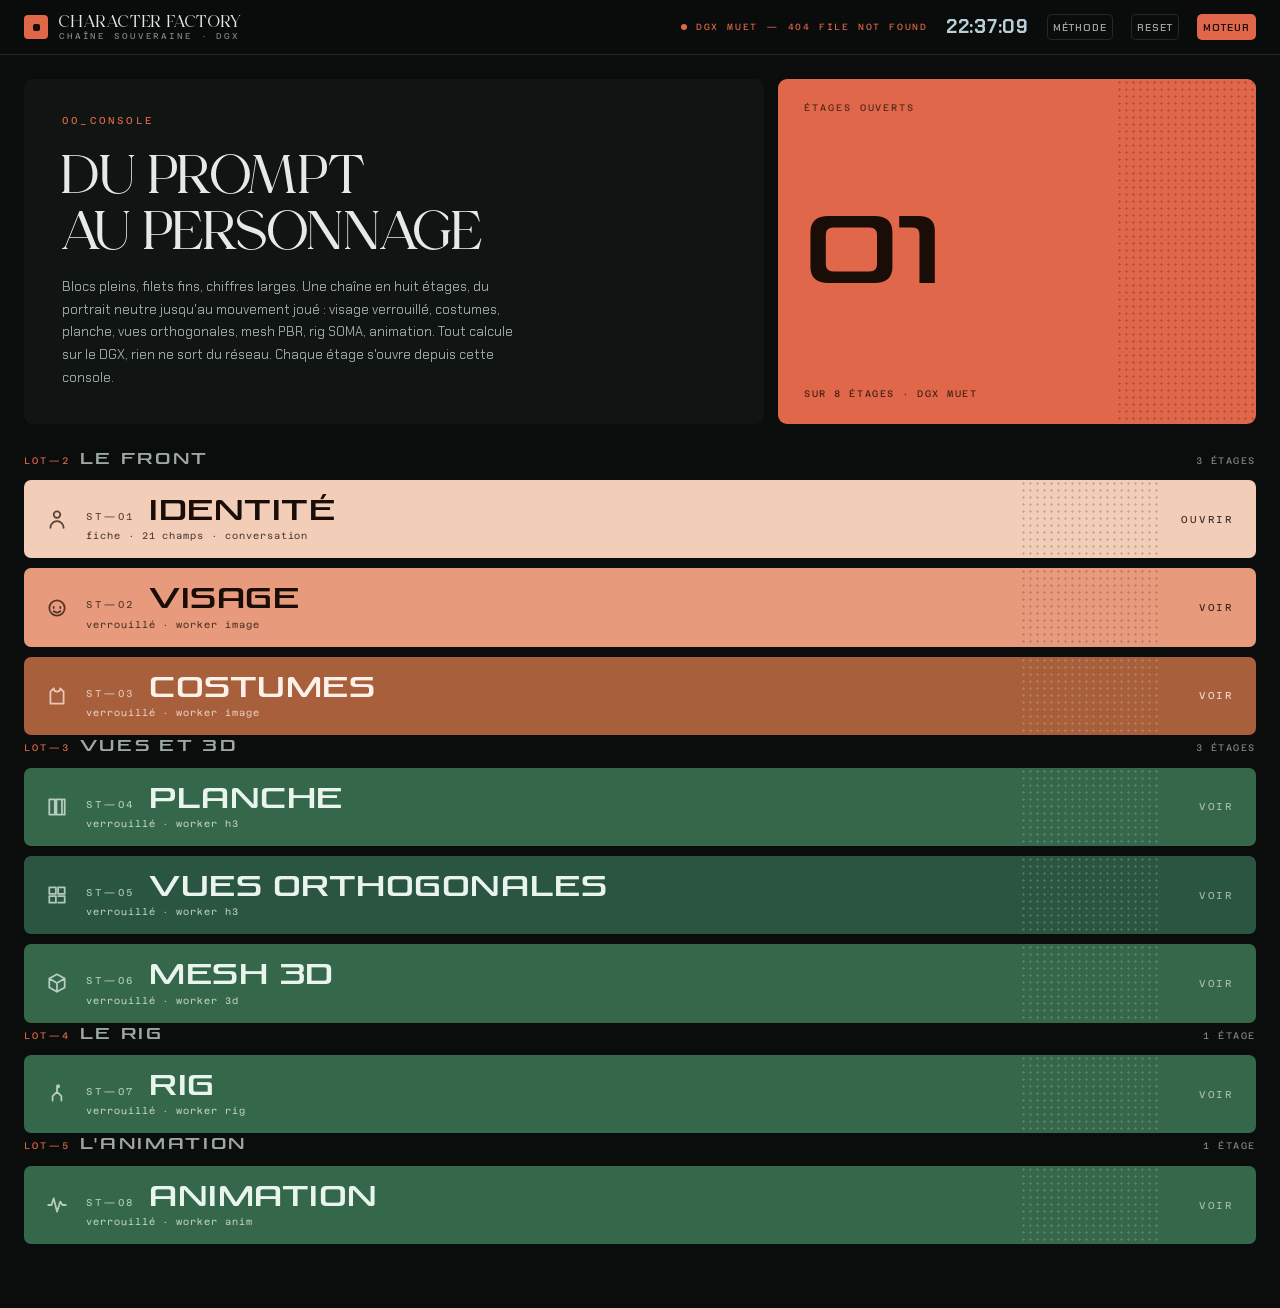
==== commit 7a1ecda5: "Serve the front from the API so one tunnel is enough Testing needed two tunnels and a CORS list, plu" ====
--- a/index.html
+++ b/index.html
@@ -208,6 +208,7 @@
       <div>
         <div class="lbl" style="margin-bottom:5px">URL du DGX</div>
         <input class="fld" id="set-dgx-url" placeholder="https://dgx-01.exemple.net" autocomplete="off" spellcheck="false">
+        <p class="lbl" id="set-implicit" style="margin-top:6px;letter-spacing:.1em;text-transform:none" hidden></p>
       </div>
 
       <div>
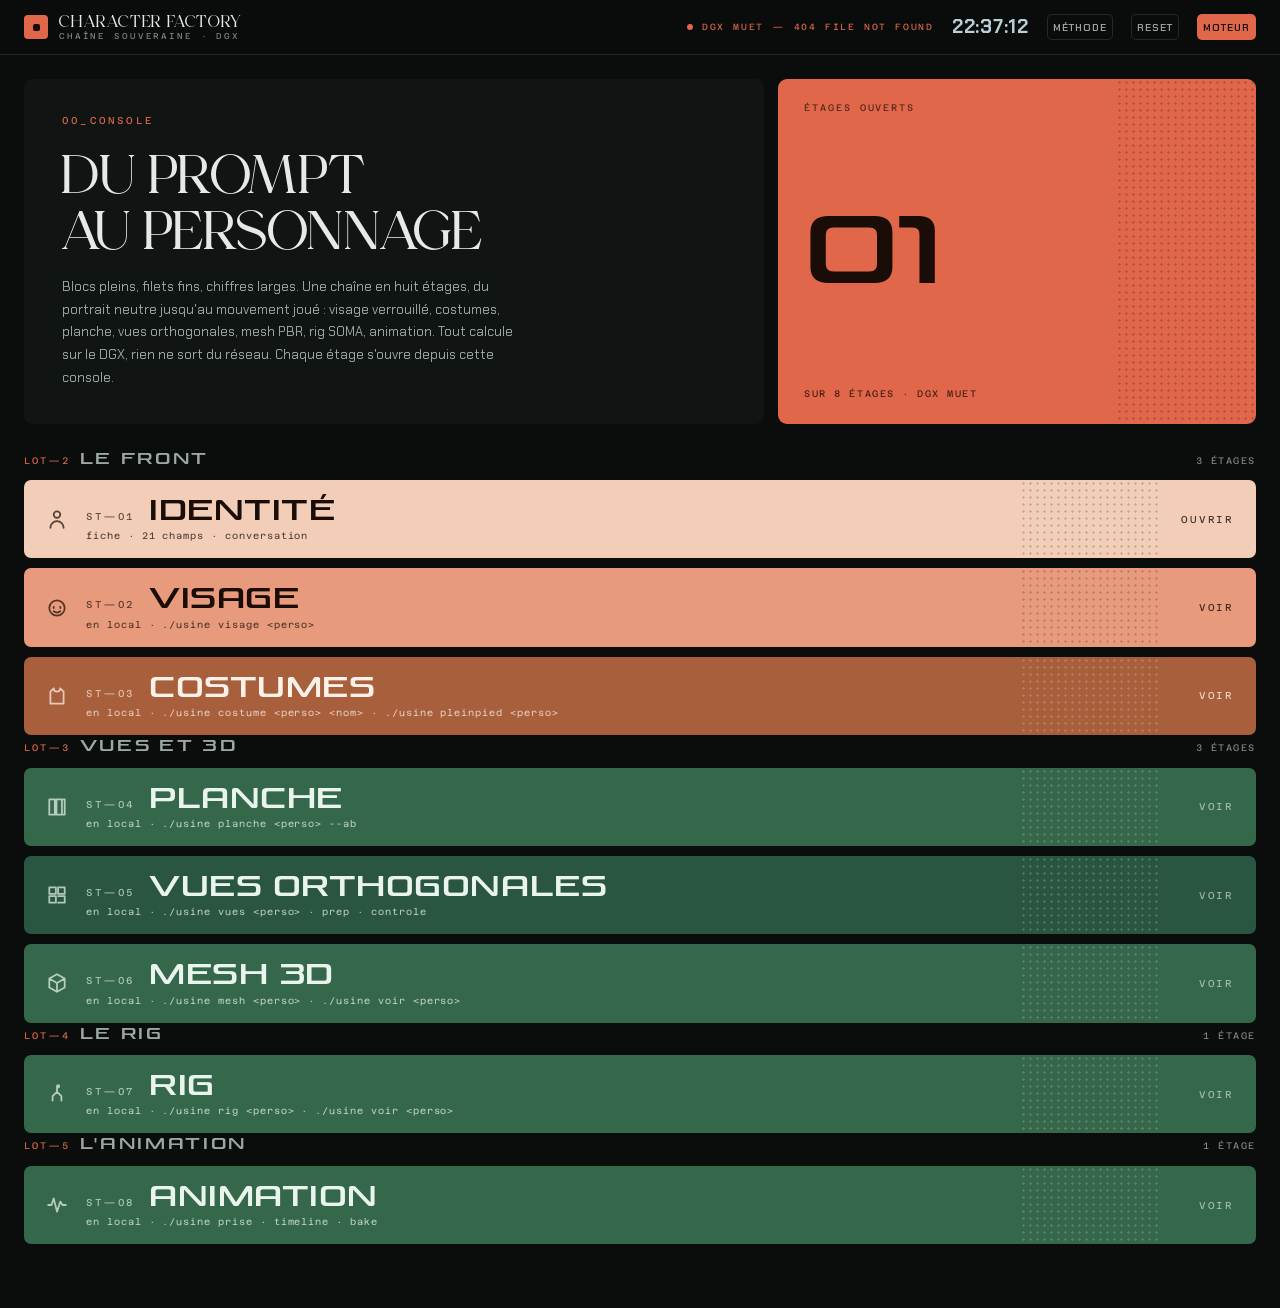
==== commit 235beb24: "Run the chain locally, one folder per character Cal asked for no API for now: everything runs on the" ====
--- a/index.html
+++ b/index.html
@@ -126,10 +126,14 @@
     <!-- étage en attente d'un worker -->
     <div id="stage-pending" class="stage-body" hidden>
       <div class="pan">
-        <p class="warn">Étage verrouillé — il attend un <span id="stage-needs">worker</span> résident sur le DGX.</p>
+        <p class="stage-blurb" style="margin-top:0">
+          Cet étage tourne en local, sur la machine, en ligne de commande :
+        </p>
+        <pre class="cmd" id="stage-needs">./usine</pre>
         <p class="stage-note" style="margin-top:12px">
-          Un worker = une capacité = un modèle résident. Les poids ne sont jamais chargés à la demande :
-          le temps de démarrage de H3, Kimodo ou Hunyuan3D-Paint l'interdit.
+          Pas de serveur. Chaque commande écrit dans projects/&lt;perso&gt;/ et range ce qu'elle a fait
+          dans project.json. ./usine etat &lt;perso&gt; dit où en est le personnage et quoi lancer ensuite ;
+          ./usine doctor dit quels moteurs tournent déjà sur la machine.
         </p>
       </div>
 
@@ -175,6 +179,7 @@
           <span>Disque sur le visage des plein pieds</span>
         </label>
         <button class="tb ghost block sm" id="export-json">Exporter l'identité .json</button>
+        <p class="stage-note">puis, sur la machine : ./usine nouveau --identite &lt;fichier&gt;</p>
       </div>
     </div>
 
--- a/assets/factory.css
+++ b/assets/factory.css
@@ -135,6 +135,14 @@
 .sheet-val.flash { animation: flashIn .8s ease-out; border-radius: 2px; }
 .sheet-actions { padding: var(--s3) var(--s4) var(--s4); display: flex; flex-direction: column; gap: 6px; box-shadow: inset 0 1px 0 var(--line); }
 
+/* ── commande locale d'un étage ─────────────────────────── */
+.cmd {
+  margin: 10px 0 0; padding: var(--s3) var(--s4); border-radius: var(--r2);
+  background: var(--panel2); box-shadow: inset 0 0 0 1px var(--line-gr);
+  font-family: var(--f-mono); font-size: 11px; line-height: 1.6; letter-spacing: .02em;
+  color: var(--cy); white-space: pre-wrap; word-break: break-word;
+}
+
 /* ── sortie texte ───────────────────────────────────────── */
 .out { background: var(--panel); border-radius: var(--r3); overflow: hidden; }
 .out pre {
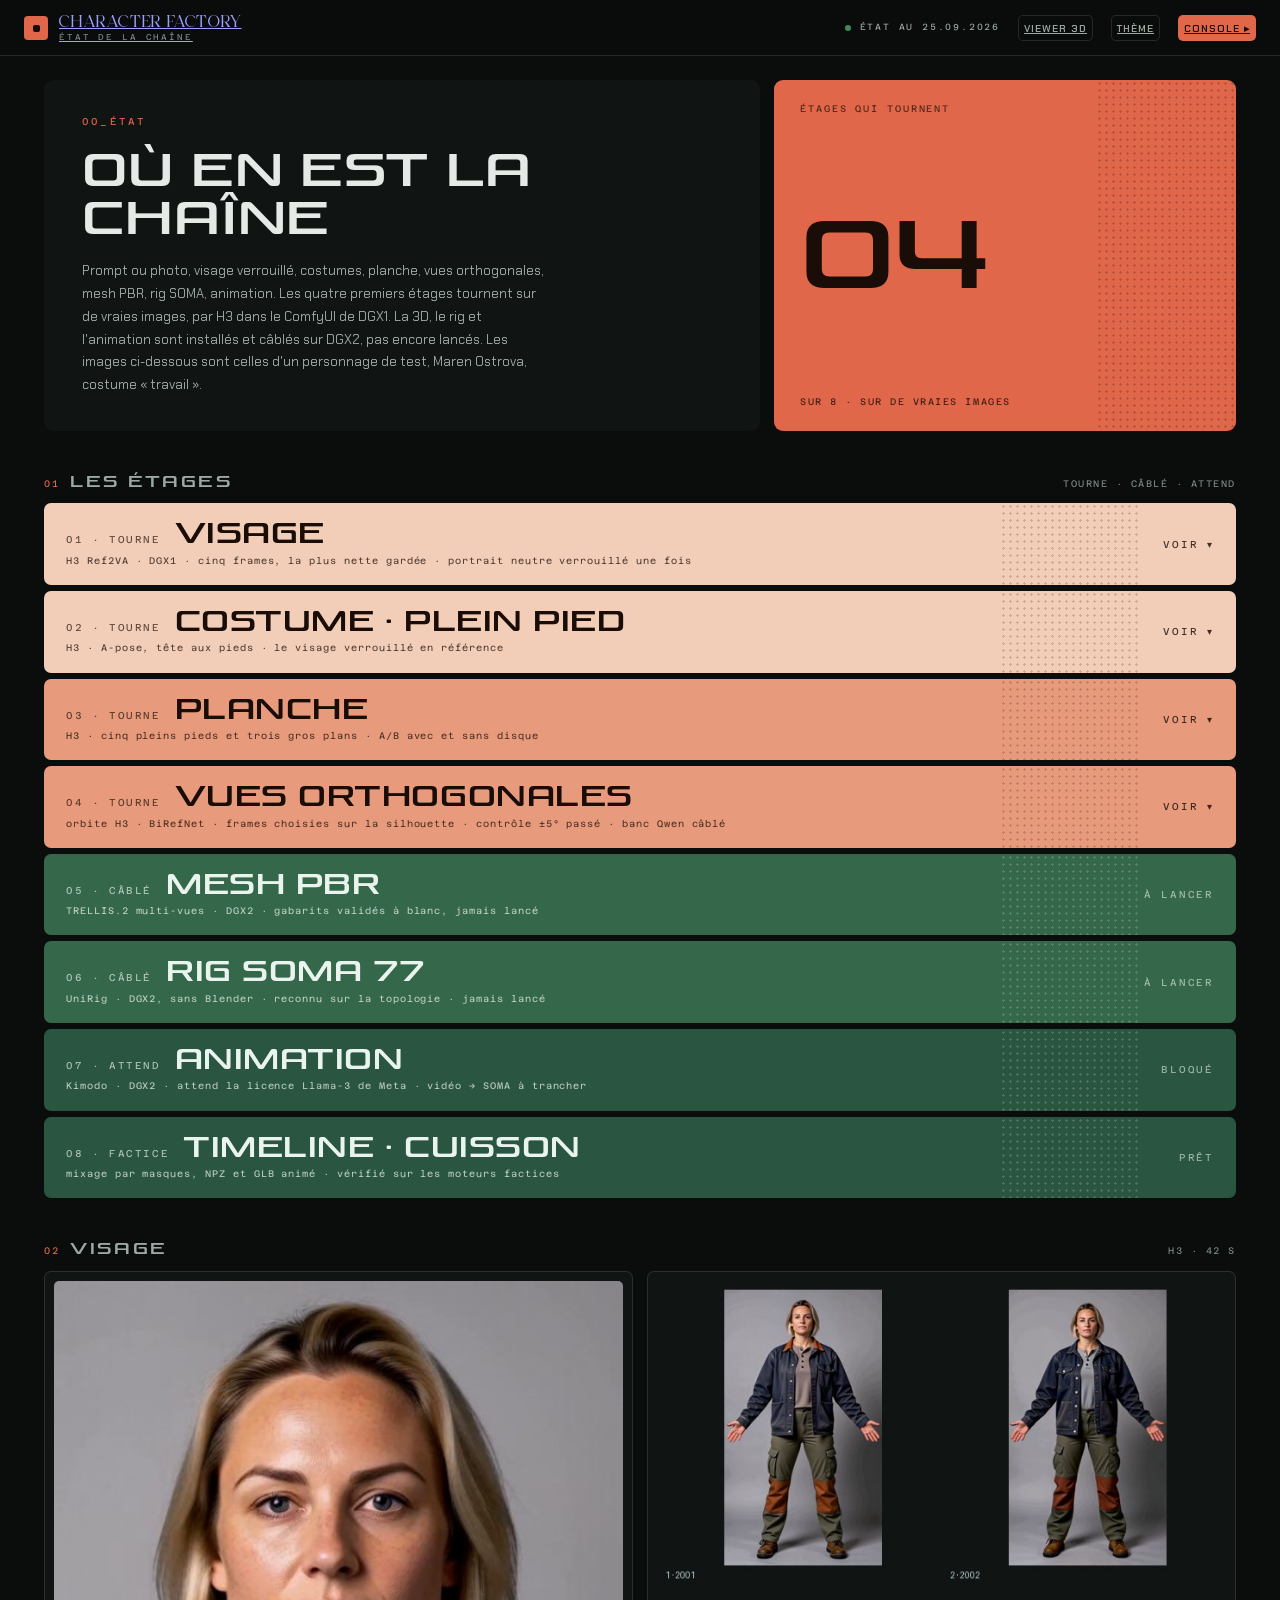
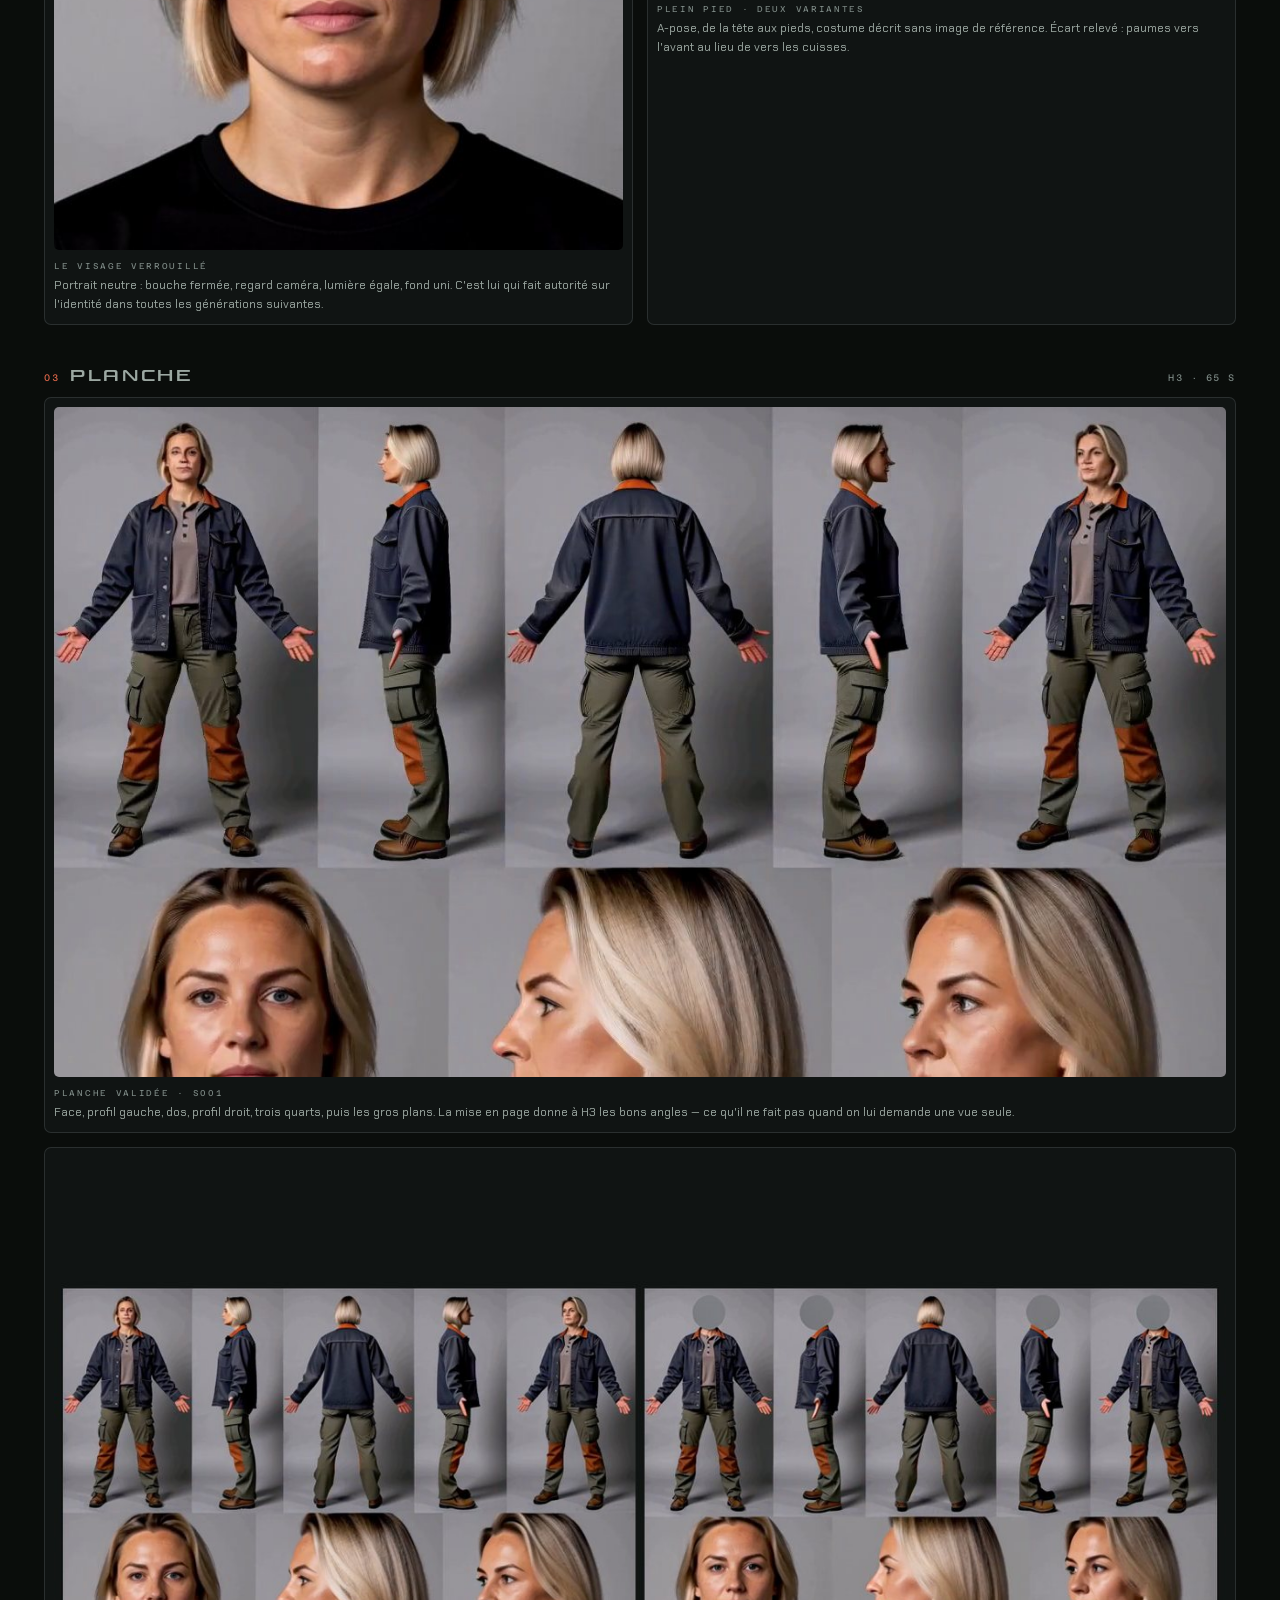
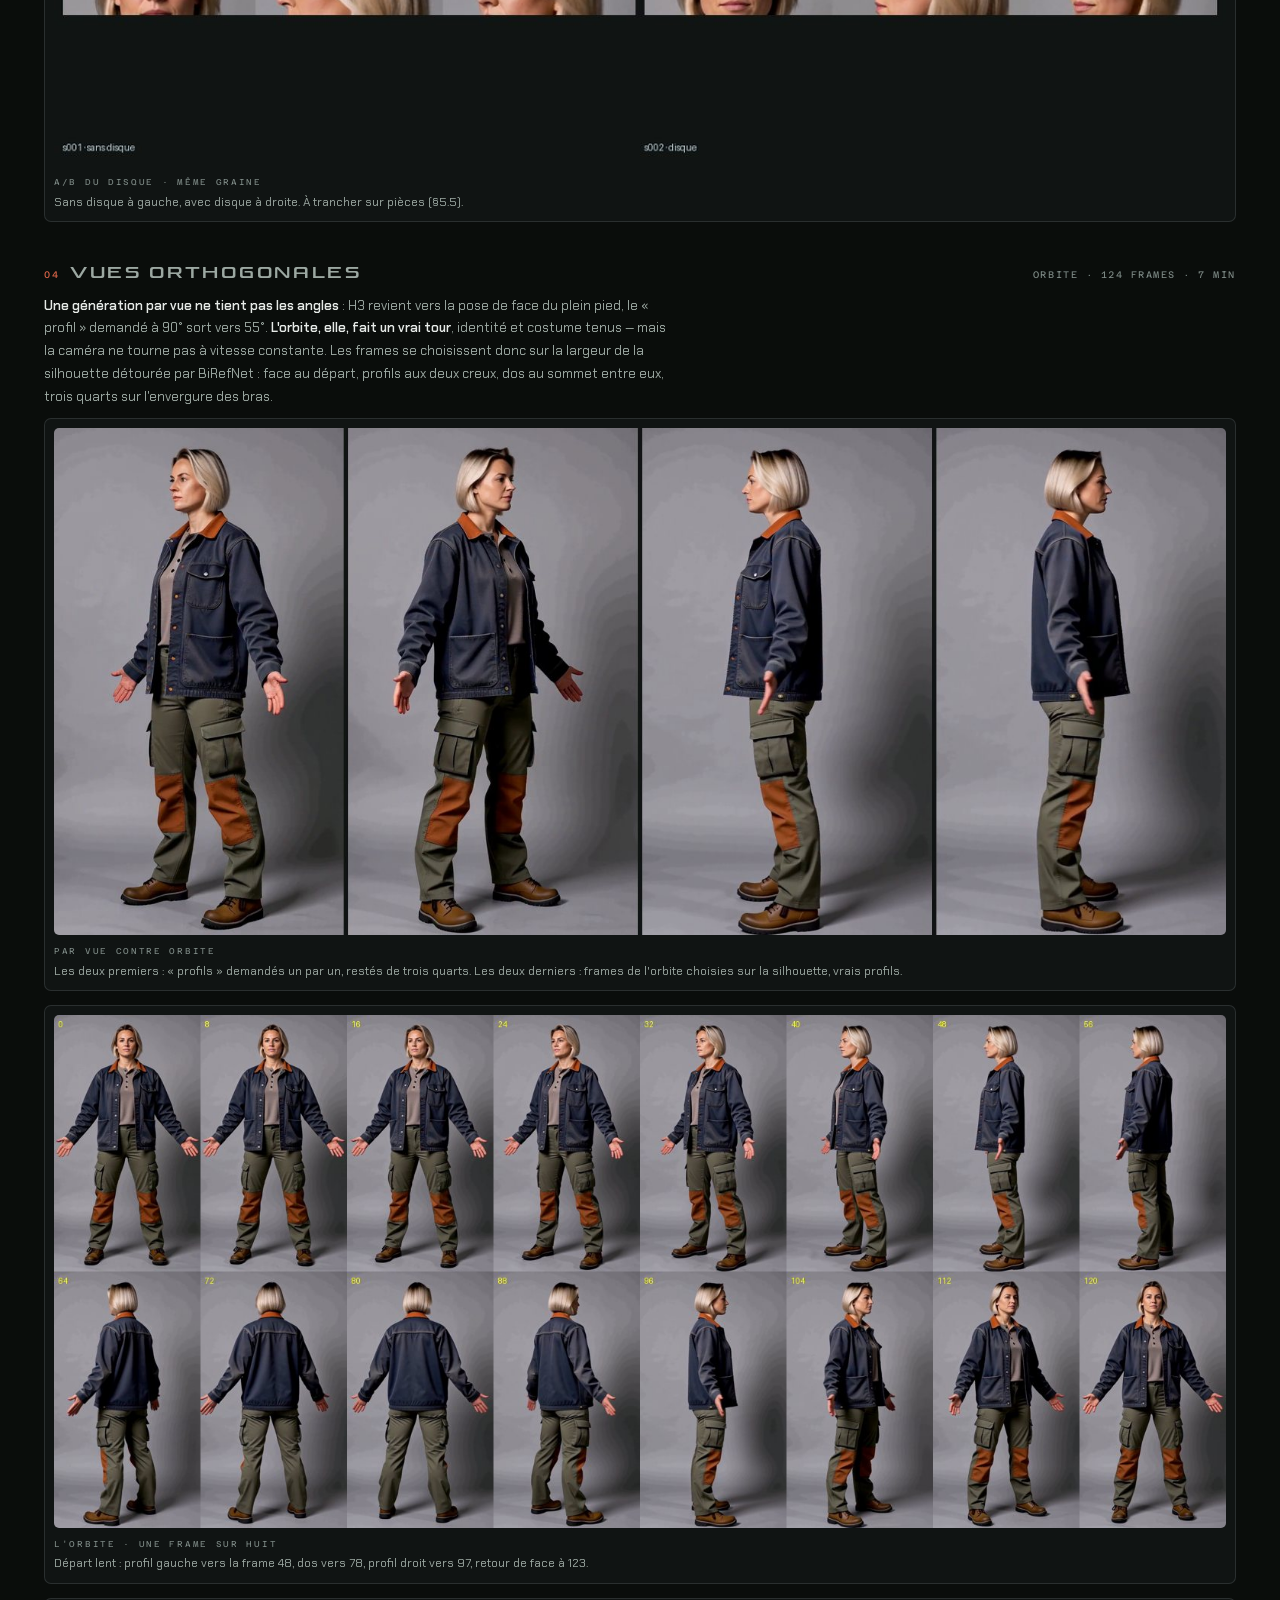
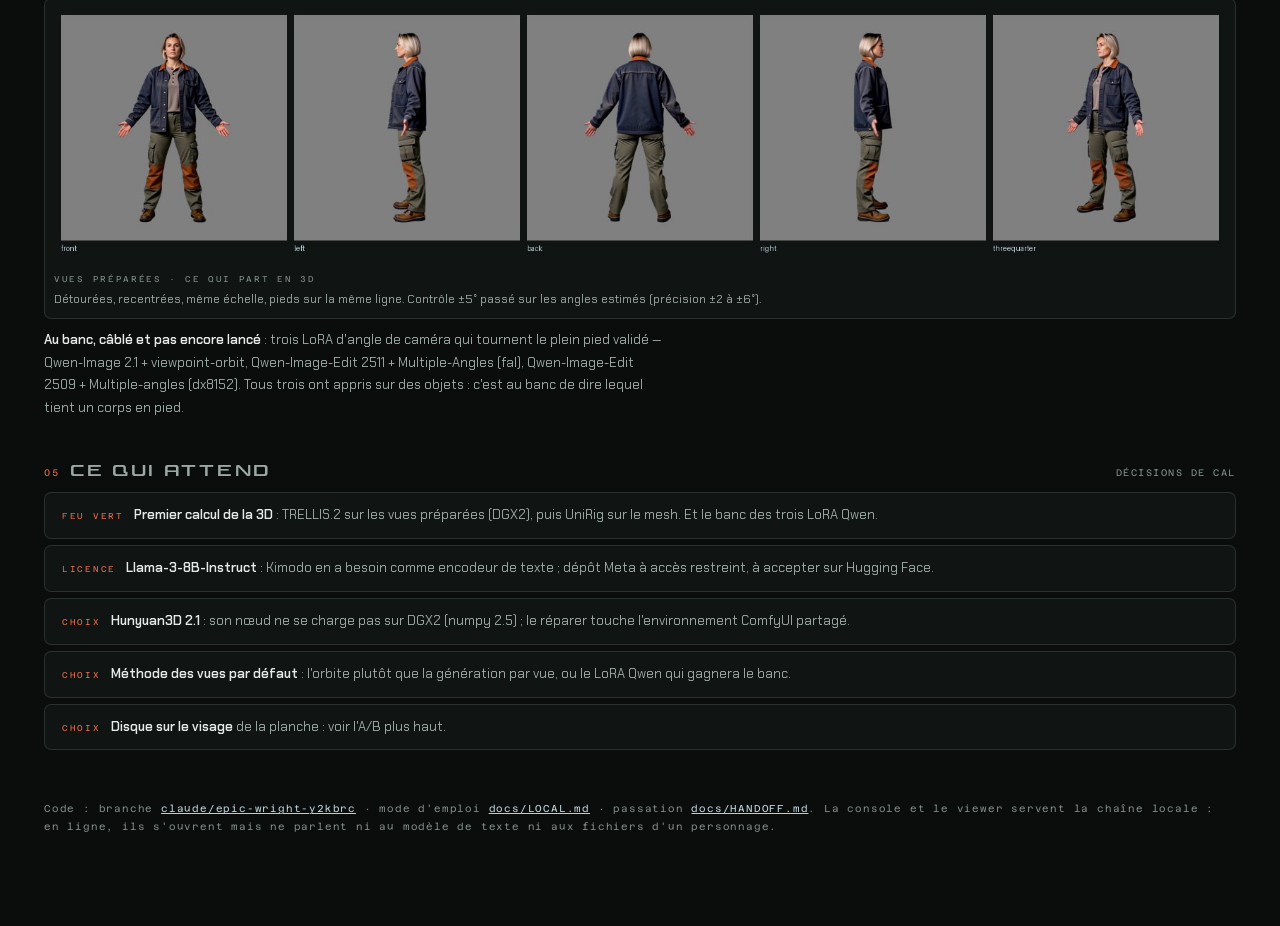
==== commit dc8e5987: "Put a status page at the site root, move the Identity console to console.html index.html is now the " ====
--- a/index.html
+++ b/index.html
@@ -3,8 +3,8 @@
 <head>
 <meta charset="UTF-8">
 <meta name="viewport" content="width=device-width, initial-scale=1, viewport-fit=cover">
-<title>CHARACTER FACTORY</title>
-<meta name="description" content="Chaîne souveraine prompt ou photo → visage → costumes → planche → vues orthogonales → mesh PBR → rig SOMA → animation.">
+<title>CHARACTER FACTORY · ÉTAT DE LA CHAÎNE</title>
+<meta name="description" content="Où en est la chaîne : ce qui tourne sur de vraies images, ce qui est câblé, ce qui attend.">
 <link rel="icon" href="data:image/svg+xml,%3Csvg xmlns='http://www.w3.org/2000/svg' viewBox='0 0 32 32'%3E%3Crect width='32' height='32' rx='6' fill='%23e0674a'/%3E%3Crect x='12' y='12' width='8' height='8' rx='2' fill='%23170c08'/%3E%3C/svg%3E">
 <link rel="preconnect" href="https://fonts.googleapis.com">
 <link rel="preconnect" href="https://fonts.gstatic.com" crossorigin>
@@ -12,282 +12,169 @@
 <link rel="stylesheet" href="./assets/tokens.css">
 <link rel="stylesheet" href="./assets/rack.css">
 <link rel="stylesheet" href="./assets/factory.css">
+<style>
+/* Page d'état : que des jetons, des filets en box-shadow. Le titre est en
+   Venus Rising — Norelli ne sert que le logotype et le titre de la console. */
+.etat { max-width: 1240px; margin: 0 auto; padding: var(--s6) var(--s6) 80px; display: flex; flex-direction: column; gap: 40px; }
+.etat-title {
+  margin: 0; font-family: var(--f-disp); font-weight: 400; font-size: clamp(26px, 3.6vw, 44px);
+  line-height: 1.08; letter-spacing: .02em; text-transform: uppercase; color: var(--ink);
+}
+.stages { display: flex; flex-direction: column; gap: var(--s2); }
+.stages .slab { text-decoration: none; }
+.fig-grid { display: grid; gap: var(--s4); grid-template-columns: repeat(auto-fit, minmax(260px, 1fr)); }
+.fig {
+  margin: 0; background: var(--panel); border-radius: var(--r3); padding: var(--s3);
+  box-shadow: inset 0 0 0 1px var(--line); display: flex; flex-direction: column; gap: var(--s3);
+}
+.fig img { display: block; width: 100%; height: auto; border-radius: var(--r2); background: var(--panel2); }
+.fig figcaption { color: var(--ink2); font-size: 12px; line-height: 1.6; }
+.fig figcaption .lbl { display: block; margin-bottom: 3px; }
+.fig.wide { grid-column: 1 / -1; }
+.prose { margin: 0; max-width: 78ch; color: var(--ink2); font-size: 13px; line-height: 1.75; }
+.prose b { color: var(--ink); font-weight: 600; }
+.todo { margin: 0; padding: 0; list-style: none; display: flex; flex-direction: column; gap: var(--s2); }
+.todo li {
+  background: var(--panel); border-radius: var(--r3); padding: 13px 18px; color: var(--ink2); font-size: 13px;
+  line-height: 1.6; box-shadow: inset 0 0 0 1px var(--line);
+}
+.todo li .lbl { color: var(--or); margin-right: var(--s3); }
+.todo li b { color: var(--ink); font-weight: 600; }
+.foot-note { color: var(--ink3); font-family: var(--f-mono); font-size: 10px; letter-spacing: .08em; line-height: 1.8; }
+.foot-note a { color: var(--cy); }
+@media (max-width: 640px) { .etat { padding: var(--s4) 16px 60px; } }
+</style>
 </head>
 <body>
 
 <header class="hdr">
-  <button class="logo" id="home-btn" title="revenir à la console">
+  <a class="logo" href="./" title="état de la chaîne">
     <span class="sq"><i></i></span>
     <span>
       <b>Character Factory</b>
-      <small>chaîne souveraine · dgx</small>
+      <small>état de la chaîne</small>
     </span>
-  </button>
-
+  </a>
   <span class="sp"></span>
-
-  <span class="pill" id="engine-pill"><i></i><span id="engine-text">démarrage</span></span>
-  <span class="clock" id="clock">--:--:--</span>
-
-  <button class="tb ghost sm" id="console-btn" title="revenir à la console" hidden>◂ Console</button>
-  <button class="tb ghost sm" id="method-btn" title="voir la méthode chargée">Méthode</button>
-  <button class="tb ghost sm" id="reset-btn" title="vider la session">Reset</button>
-  <button class="tb go sm" id="settings-btn" title="URL du DGX, modèle, repli">Moteur</button>
+  <span class="pill on"><i></i><span>état au 25.09.2026</span></span>
+  <a class="tb ghost sm" href="./viewer.html">Viewer 3D</a>
+  <a class="tb ghost sm" href="./theme.html">Thème</a>
+  <a class="tb go sm" href="./console.html">Console ▸</a>
 </header>
 
-<main class="console" id="home">
+<main class="etat">
 
   <div class="console-top">
     <div class="hero">
-      <span class="ref">00_console</span>
-      <h1>Du prompt<br>au personnage</h1>
+      <span class="ref">00_état</span>
+      <h2 class="etat-title">Où en est la chaîne</h2>
       <p>
-        Blocs pleins, filets fins, chiffres larges. Une chaîne en huit étages, du portrait
-        neutre jusqu'au mouvement joué : visage verrouillé, costumes, planche, vues
-        orthogonales, mesh PBR, rig SOMA, animation. Tout calcule sur le DGX, rien ne sort
-        du réseau. Chaque étage s'ouvre depuis cette console.
+        Prompt ou photo, visage verrouillé, costumes, planche, vues orthogonales, mesh PBR, rig SOMA,
+        animation. Les quatre premiers étages tournent sur de vraies images, par H3 dans le ComfyUI de
+        DGX1. La 3D, le rig et l'animation sont installés et câblés sur DGX2, pas encore lancés. Les
+        images ci-dessous sont celles d'un personnage de test, Maren Ostrova, costume « travail ».
       </p>
     </div>
-
     <div class="statcard">
-      <span class="ref">étages ouverts</span>
-      <span class="n" id="stat-n">01</span>
-      <span class="foot" id="stat-foot">sur 8 étages</span>
+      <span class="ref">étages qui tournent</span>
+      <span class="n">04</span>
+      <span class="foot">sur 8 · sur de vraies images</span>
       <span class="dots"></span>
     </div>
   </div>
 
-  <div id="console-sections"></div>
-
-</main>
-
-<main class="bench" id="work" hidden>
-
-  <!-- ── colonne 1 : le rack des étages ──────────────── -->
-  <section class="col">
-    <div class="c-head">
-      <h2>Chaîne</h2>
-      <span class="sec">8 étages</span>
-    </div>
-    <ul class="rack" id="rack"></ul>
-
-    <div class="pan">
-      <div class="meter">
-        <span>Fiche d'identité</span>
-        <span class="bar"><i id="sheet-meter"></i></span>
-      </div>
+  <section class="sect">
+    <div class="sect-head"><span class="k">01</span><h2>Les étages</h2><span class="cnt">tourne · câblé · attend</span></div>
+    <div class="stages">
+      <a class="slab t3" href="#visage"><span class="body"><span class="line"><span class="ref">01 · tourne</span><span class="nm">Visage</span></span><span class="sub">H3 Ref2VA · DGX1 · cinq frames, la plus nette gardée · portrait neutre verrouillé une fois</span></span><span class="dots"></span><span class="go">voir ▾</span></a>
+      <a class="slab t3" href="#pleinpied"><span class="body"><span class="line"><span class="ref">02 · tourne</span><span class="nm">Costume · plein pied</span></span><span class="sub">H3 · A-pose, tête aux pieds · le visage verrouillé en référence</span></span><span class="dots"></span><span class="go">voir ▾</span></a>
+      <a class="slab t2" href="#planche"><span class="body"><span class="line"><span class="ref">03 · tourne</span><span class="nm">Planche</span></span><span class="sub">H3 · cinq pleins pieds et trois gros plans · A/B avec et sans disque</span></span><span class="dots"></span><span class="go">voir ▾</span></a>
+      <a class="slab t2" href="#vues"><span class="body"><span class="line"><span class="ref">04 · tourne</span><span class="nm">Vues orthogonales</span></span><span class="sub">orbite H3 · BiRefNet · frames choisies sur la silhouette · contrôle ±5° passé · banc Qwen câblé</span></span><span class="dots"></span><span class="go">voir ▾</span></a>
+      <a class="slab lk" href="#attend"><span class="body"><span class="line"><span class="ref">05 · câblé</span><span class="nm">Mesh PBR</span></span><span class="sub">TRELLIS.2 multi-vues · DGX2 · gabarits validés à blanc, jamais lancé</span></span><span class="dots"></span><span class="go">à lancer</span></a>
+      <a class="slab lk" href="#attend"><span class="body"><span class="line"><span class="ref">06 · câblé</span><span class="nm">Rig SOMA 77</span></span><span class="sub">UniRig · DGX2, sans Blender · reconnu sur la topologie · jamais lancé</span></span><span class="dots"></span><span class="go">à lancer</span></a>
+      <a class="slab lk2" href="#attend"><span class="body"><span class="line"><span class="ref">07 · attend</span><span class="nm">Animation</span></span><span class="sub">Kimodo · DGX2 · attend la licence Llama-3 de Meta · vidéo → SOMA à trancher</span></span><span class="dots"></span><span class="go">bloqué</span></a>
+      <a class="slab lk2" href="#attend"><span class="body"><span class="line"><span class="ref">08 · factice</span><span class="nm">Timeline · cuisson</span></span><span class="sub">mixage par masques, NPZ et GLB animé · vérifié sur les moteurs factices</span></span><span class="dots"></span><span class="go">prêt</span></a>
     </div>
   </section>
 
-  <!-- ── colonne 2 : la scène ────────────────────────── -->
-  <section class="col stage">
-    <div class="pan">
-      <div class="c-head">
-        <span class="sec" id="stage-ref">ST-01</span>
-        <h2 id="stage-name">Identité</h2>
-      </div>
-      <p class="stage-blurb" id="stage-blurb"></p>
-    </div>
-
-    <!-- étage actif -->
-    <div id="stage-live" class="stage-body">
-      <div class="chat">
-        <div class="chat-log" id="chat-log"></div>
-        <div class="previews" id="previews"></div>
-        <div class="composer">
-          <textarea class="fld" id="input-text" rows="3"
-                    placeholder="décris ton perso, ou réponds aux questions… (⌘/Ctrl + Entrée pour envoyer)"></textarea>
-          <div class="composer-actions">
-            <label class="tb ghost sm" title="ajouter des références">
-              + Réf.
-              <input type="file" id="pick-image" accept="image/*" multiple hidden>
-            </label>
-            <span class="sp"></span>
-            <button class="tb go sm" id="send">Envoyer ▸</button>
-          </div>
-        </div>
-      </div>
-
-      <label class="drop" id="drop">
-        Dépose une image n'importe où sur la page — vêtement, accessoire, ambiance, visage de référence
-      </label>
-
-      <div class="out" id="output" hidden>
-        <div class="pan-head">
-          <span class="t" id="output-label">sortie</span>
-          <span class="sp"></span>
-          <button class="tb ghost sm" id="copy">Copier</button>
-          <button class="tb ghost sm" id="download">.txt</button>
-        </div>
-        <pre id="output-text"></pre>
-      </div>
-    </div>
-
-    <!-- étage en attente d'un worker -->
-    <div id="stage-pending" class="stage-body" hidden>
-      <div class="pan">
-        <p class="stage-blurb" style="margin-top:0">
-          Cet étage tourne en local, sur la machine, en ligne de commande :
-        </p>
-        <pre class="cmd" id="stage-needs">./usine</pre>
-        <p class="stage-note" style="margin-top:12px">
-          Pas de serveur. Chaque commande écrit dans projects/&lt;perso&gt;/ et range ce qu'elle a fait
-          dans project.json. ./usine etat &lt;perso&gt; dit où en est le personnage et quoi lancer ensuite ;
-          ./usine doctor dit quels moteurs tournent déjà sur la machine.
-        </p>
-      </div>
-
-      <div class="pan" id="plate-plan" hidden>
-        <div class="c-head"><h2>Plan de planche</h2><span class="sec">§5.4 corrigé</span></div>
-        <p class="stage-note" style="margin:10px 0 14px">
-          La maquette d'origine portait trois plein pieds. Il manquait le profil pur : l'étage 3D
-          a besoin des quatre azimuts alignés à ±5°. Layout corrigé —
-        </p>
-        <div class="sheetgrid">
-          <div class="panel-cell"><span class="az">0°</span><span class="cap">Fullbody<br>front</span></div>
-          <div class="panel-cell"><span class="az">90°</span><span class="cap">Fullbody<br>left</span></div>
-          <div class="panel-cell"><span class="az">180°</span><span class="cap">Fullbody<br>back</span></div>
-          <div class="panel-cell"><span class="az">270°</span><span class="cap">Fullbody<br>right</span></div>
-          <div class="panel-cell"><span class="az">45°</span><span class="cap">Fullbody<br>3/4</span></div>
-        </div>
-        <div class="sheetgrid" style="margin-top:6px">
-          <div class="panel-cell close"><span class="cap">Close up<br>face</span></div>
-          <div class="panel-cell close"><span class="cap">Close up<br>profil</span></div>
-          <div class="panel-cell close"><span class="cap">Close up<br>3/4</span></div>
-          <div class="panel-cell close"><span class="cap">Expression<br>une par gén.</span></div>
-          <div class="panel-cell close"><span class="cap">—</span></div>
-        </div>
-      </div>
+  <section class="sect" id="visage">
+    <div class="sect-head"><span class="k">02</span><h2>Visage</h2><span class="cnt">H3 · 42 s</span></div>
+    <div class="fig-grid">
+      <figure class="fig">
+        <img src="./etat/01_visage.jpg" alt="portrait neutre de Maren Ostrova, fond gris" width="512" height="512" loading="lazy">
+        <figcaption><span class="lbl">le visage verrouillé</span>Portrait neutre : bouche fermée, regard caméra, lumière égale, fond uni. C'est lui qui fait autorité sur l'identité dans toutes les générations suivantes.</figcaption>
+      </figure>
+      <figure class="fig">
+        <img src="./etat/02_pleinpied.jpg" alt="deux variantes de plein pied en A-pose" width="660" height="362" loading="lazy" id="pleinpied">
+        <figcaption><span class="lbl">plein pied · deux variantes</span>A-pose, de la tête aux pieds, costume décrit sans image de référence. Écart relevé : paumes vers l'avant au lieu de vers les cuisses.</figcaption>
+      </figure>
     </div>
   </section>
 
-  <!-- ── colonne 3 : la fiche ────────────────────────── -->
-  <section class="col">
-    <div class="c-head">
-      <h2>Identité</h2>
-      <span class="sec">autorité</span>
-      <span class="cnt" id="sheet-progress">0/21</span>
-    </div>
-
-    <div class="sheet">
-      <div class="sheet-fields" id="sheet-fields"></div>
-      <div class="sheet-actions">
-        <button class="tb go block" id="generate">▸ Prompt image</button>
-        <button class="tb ghost block" id="ref2va">▸ Prompt Ref2VA (H3)</button>
-        <label class="pill" style="padding:4px 2px;cursor:pointer">
-          <input type="checkbox" id="mask-face">
-          <span>Disque sur le visage des plein pieds</span>
-        </label>
-        <button class="tb ghost block sm" id="export-json">Exporter l'identité .json</button>
-        <p class="stage-note">puis, sur la machine : ./usine nouveau --identite &lt;fichier&gt;</p>
-      </div>
-    </div>
-
-    <div class="pan">
-      <dl class="kv">
-        <dt>pose</dt><dd>A-pose · 45°</dd>
-        <dt>squelette</dt><dd>soma77</dd>
-        <dt>unité</dt><dd>mètres · Y up · +Z devant</dd>
-        <dt>identité</dt><dd>une seule par personnage</dd>
-      </dl>
-      <span class="dots"></span>
+  <section class="sect" id="planche">
+    <div class="sect-head"><span class="k">03</span><h2>Planche</h2><span class="cnt">H3 · 65 s</span></div>
+    <div class="fig-grid">
+      <figure class="fig wide">
+        <img src="./etat/03_planche.jpg" alt="planche : cinq pleins pieds et trois gros plans du visage" width="1344" height="768" loading="lazy">
+        <figcaption><span class="lbl">planche validée · s001</span>Face, profil gauche, dos, profil droit, trois quarts, puis les gros plans. La mise en page donne à H3 les bons angles — ce qu'il ne fait pas quand on lui demande une vue seule.</figcaption>
+      </figure>
+      <figure class="fig wide">
+        <img src="./etat/03_planche_ab.jpg" alt="A/B : planche sans et avec disque sur le visage" width="1280" height="666" loading="lazy">
+        <figcaption><span class="lbl">A/B du disque · même graine</span>Sans disque à gauche, avec disque à droite. À trancher sur pièces (§5.5).</figcaption>
+      </figure>
     </div>
   </section>
 
+  <section class="sect" id="vues">
+    <div class="sect-head"><span class="k">04</span><h2>Vues orthogonales</h2><span class="cnt">orbite · 124 frames · 7 min</span></div>
+    <p class="prose">
+      <b>Une génération par vue ne tient pas les angles</b> : H3 revient vers la pose de face du plein pied,
+      le « profil » demandé à 90° sort vers 55°. <b>L'orbite, elle, fait un vrai tour</b>, identité et costume
+      tenus — mais la caméra ne tourne pas à vitesse constante. Les frames se choisissent donc sur la
+      largeur de la silhouette détourée par BiRefNet : face au départ, profils aux deux creux, dos au sommet
+      entre eux, trois quarts sur l'envergure des bras.
+    </p>
+    <div class="fig-grid">
+      <figure class="fig wide">
+        <img src="./etat/04_par_vue_contre_orbite.jpg" alt="profils gauche et droit : génération par vue contre orbite" width="1554" height="672" loading="lazy">
+        <figcaption><span class="lbl">par vue contre orbite</span>Les deux premiers : « profils » demandés un par un, restés de trois quarts. Les deux derniers : frames de l'orbite choisies sur la silhouette, vrais profils.</figcaption>
+      </figure>
+      <figure class="fig wide">
+        <img src="./etat/04_orbite_frames.jpg" alt="une frame sur huit de l'orbite" width="1536" height="672" loading="lazy">
+        <figcaption><span class="lbl">l'orbite · une frame sur huit</span>Départ lent : profil gauche vers la frame 48, dos vers 78, profil droit vers 97, retour de face à 123.</figcaption>
+      </figure>
+      <figure class="fig wide">
+        <img src="./etat/04_vues_preparees.jpg" alt="cinq vues préparées, même échelle, pieds alignés" width="1660" height="362" loading="lazy">
+        <figcaption><span class="lbl">vues préparées · ce qui part en 3D</span>Détourées, recentrées, même échelle, pieds sur la même ligne. Contrôle ±5° passé sur les angles estimés (précision ±2 à ±6°).</figcaption>
+      </figure>
+    </div>
+    <p class="prose">
+      <b>Au banc, câblé et pas encore lancé</b> : trois LoRA d'angle de caméra qui tournent le plein pied
+      validé — Qwen-Image 2.1 + viewpoint-orbit, Qwen-Image-Edit 2511 + Multiple-Angles (fal),
+      Qwen-Image-Edit 2509 + Multiple-angles (dx8152). Tous trois ont appris sur des objets : c'est au banc
+      de dire lequel tient un corps en pied.
+    </p>
+  </section>
+
+  <section class="sect" id="attend">
+    <div class="sect-head"><span class="k">05</span><h2>Ce qui attend</h2><span class="cnt">décisions de Cal</span></div>
+    <ul class="todo">
+      <li><span class="lbl">feu vert</span><b>Premier calcul de la 3D</b> : TRELLIS.2 sur les vues préparées (DGX2), puis UniRig sur le mesh. Et le banc des trois LoRA Qwen.</li>
+      <li><span class="lbl">licence</span><b>Llama-3-8B-Instruct</b> : Kimodo en a besoin comme encodeur de texte ; dépôt Meta à accès restreint, à accepter sur Hugging Face.</li>
+      <li><span class="lbl">choix</span><b>Hunyuan3D 2.1</b> : son nœud ne se charge pas sur DGX2 (numpy 2.5) ; le réparer touche l'environnement ComfyUI partagé.</li>
+      <li><span class="lbl">choix</span><b>Méthode des vues par défaut</b> : l'orbite plutôt que la génération par vue, ou le LoRA Qwen qui gagnera le banc.</li>
+      <li><span class="lbl">choix</span><b>Disque sur le visage</b> de la planche : voir l'A/B plus haut.</li>
+    </ul>
+  </section>
+
+  <p class="foot-note">
+    Code : branche <a href="https://github.com/calculment0r/Character_Sheet/tree/claude/epic-wright-y2kbrc">claude/epic-wright-y2kbrc</a>
+    · mode d'emploi <a href="https://github.com/calculment0r/Character_Sheet/blob/claude/epic-wright-y2kbrc/docs/LOCAL.md">docs/LOCAL.md</a>
+    · passation <a href="https://github.com/calculment0r/Character_Sheet/blob/claude/epic-wright-y2kbrc/docs/HANDOFF.md">docs/HANDOFF.md</a>.
+    La console et le viewer servent la chaîne locale : en ligne, ils s'ouvrent mais ne parlent ni au
+    modèle de texte ni aux fichiers d'un personnage.
+  </p>
+
 </main>
-
-<!-- ── réglages du moteur ────────────────────────────── -->
-<div class="scrim" id="settings" hidden>
-  <div class="modal">
-    <div class="modal-head">
-      <span class="t">// moteur</span>
-      <span class="sp"></span>
-      <button class="tb ghost sm" data-close>×</button>
-    </div>
-    <div class="modal-body">
-      <p>
-        Le DGX est interrogé en dialecte OpenAI sur <code>/v1/chat/completions</code>.
-        Colle la racine publique du tunnel, sans <code>/v1</code> : il est ajouté tout seul.
-      </p>
-
-      <div>
-        <div class="lbl" style="margin-bottom:5px">URL du DGX</div>
-        <input class="fld" id="set-dgx-url" placeholder="https://dgx-01.exemple.net" autocomplete="off" spellcheck="false">
-        <p class="lbl" id="set-implicit" style="margin-top:6px;letter-spacing:.1em;text-transform:none" hidden></p>
-      </div>
-
-      <div>
-        <div class="lbl" style="margin-bottom:5px">Modèle servi</div>
-        <input class="fld" id="set-dgx-model" placeholder="local-model" autocomplete="off" spellcheck="false">
-      </div>
-
-      <div>
-        <div class="lbl" style="margin-bottom:5px">Jeton (Bearer, facultatif)</div>
-        <input class="fld" id="set-dgx-token" type="password" placeholder="laisser vide si le tunnel est déjà authentifié" autocomplete="off">
-      </div>
-
-      <div style="display:flex;gap:8px;align-items:center">
-        <button class="tb ghost sm" id="set-probe-btn">Tester le DGX</button>
-        <span class="lbl" id="set-probe" style="letter-spacing:.1em;text-transform:none"></span>
-      </div>
-
-      <hr style="border:none;height:1px;background:var(--line);margin:2px 0">
-
-      <div>
-        <div class="lbl" style="margin-bottom:5px">Clé Anthropic — repli</div>
-        <input class="fld" id="set-key" type="password" placeholder="sk-ant-…" autocomplete="off">
-      </div>
-
-      <div>
-        <div class="lbl" style="margin-bottom:5px">Modèle de repli</div>
-        <select class="fld" id="set-anthropic-model"></select>
-      </div>
-
-      <div>
-        <div class="lbl" style="margin-bottom:5px">Arbitrage</div>
-        <select class="fld" id="set-engine">
-          <option value="auto">auto — DGX d'abord, repli si muet</option>
-          <option value="dgx">DGX seul — souverain, pas de repli</option>
-          <option value="anthropic">Anthropic seul</option>
-        </select>
-      </div>
-
-      <p class="warn">
-        Rien n'est envoyé ailleurs que vers l'URL du DGX ou api.anthropic.com. Clé et jeton restent
-        dans le localStorage de ce navigateur. Ne partage pas cette page avec la clé en cache.
-      </p>
-    </div>
-    <div class="modal-foot">
-      <span class="sp"></span>
-      <button class="tb ghost sm" data-close>Annuler</button>
-      <button class="tb go sm" id="set-save">Enregistrer ▸</button>
-    </div>
-  </div>
-</div>
-
-<!-- ── méthode ───────────────────────────────────────── -->
-<div class="scrim" id="method" hidden>
-  <div class="modal lg">
-    <div class="modal-head">
-      <span class="t">// data/methodology.md</span>
-      <span class="sp"></span>
-      <button class="tb ghost sm" data-close>×</button>
-    </div>
-    <div class="modal-body">
-      <pre class="method-body" id="method-body"></pre>
-    </div>
-    <div class="modal-foot">
-      <span class="lbl" style="text-transform:none;letter-spacing:.08em">
-        édite <code>data/methodology.md</code> dans le dépôt pour changer le comportement du modèle
-      </span>
-      <span class="sp"></span>
-      <button class="tb go sm" data-close>OK</button>
-    </div>
-  </div>
-</div>
-
-<div class="toast" id="toast"></div>
-
-<script type="module" src="./js/app.js"></script>
 </body>
 </html>
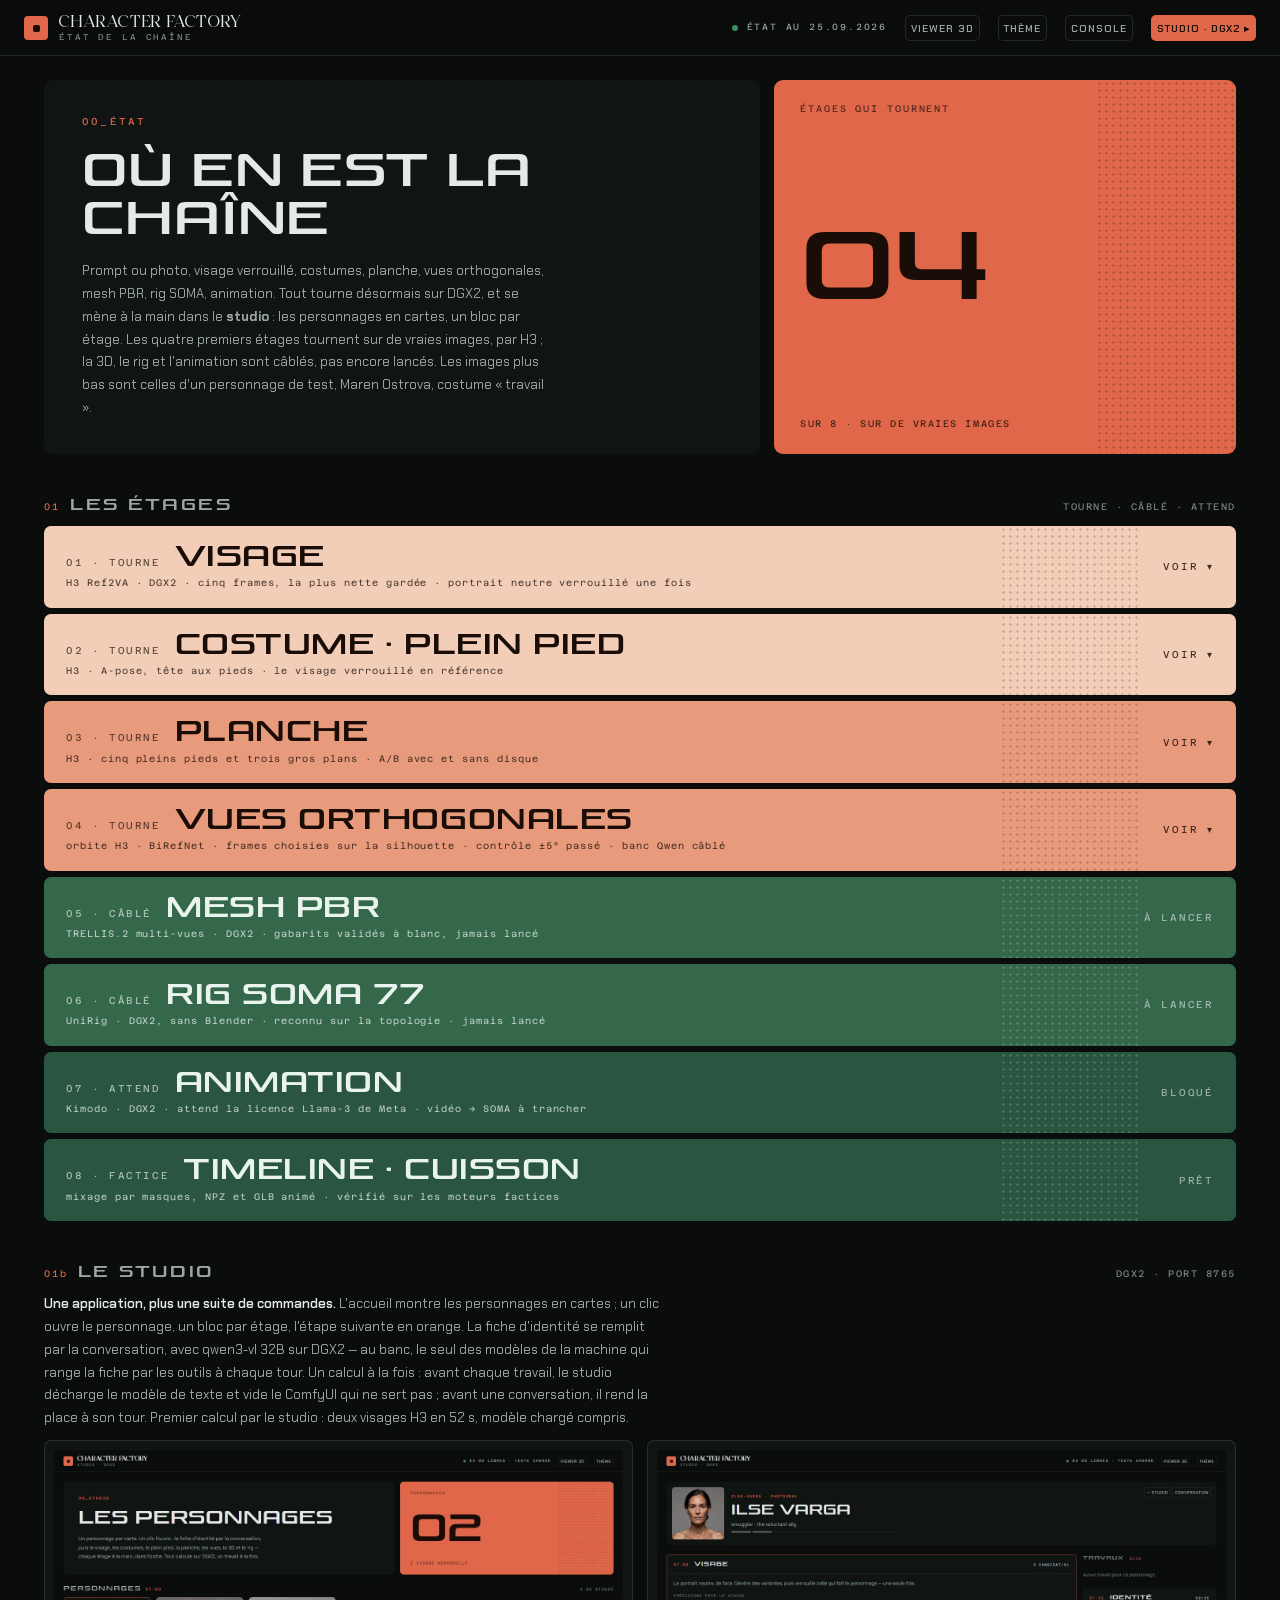
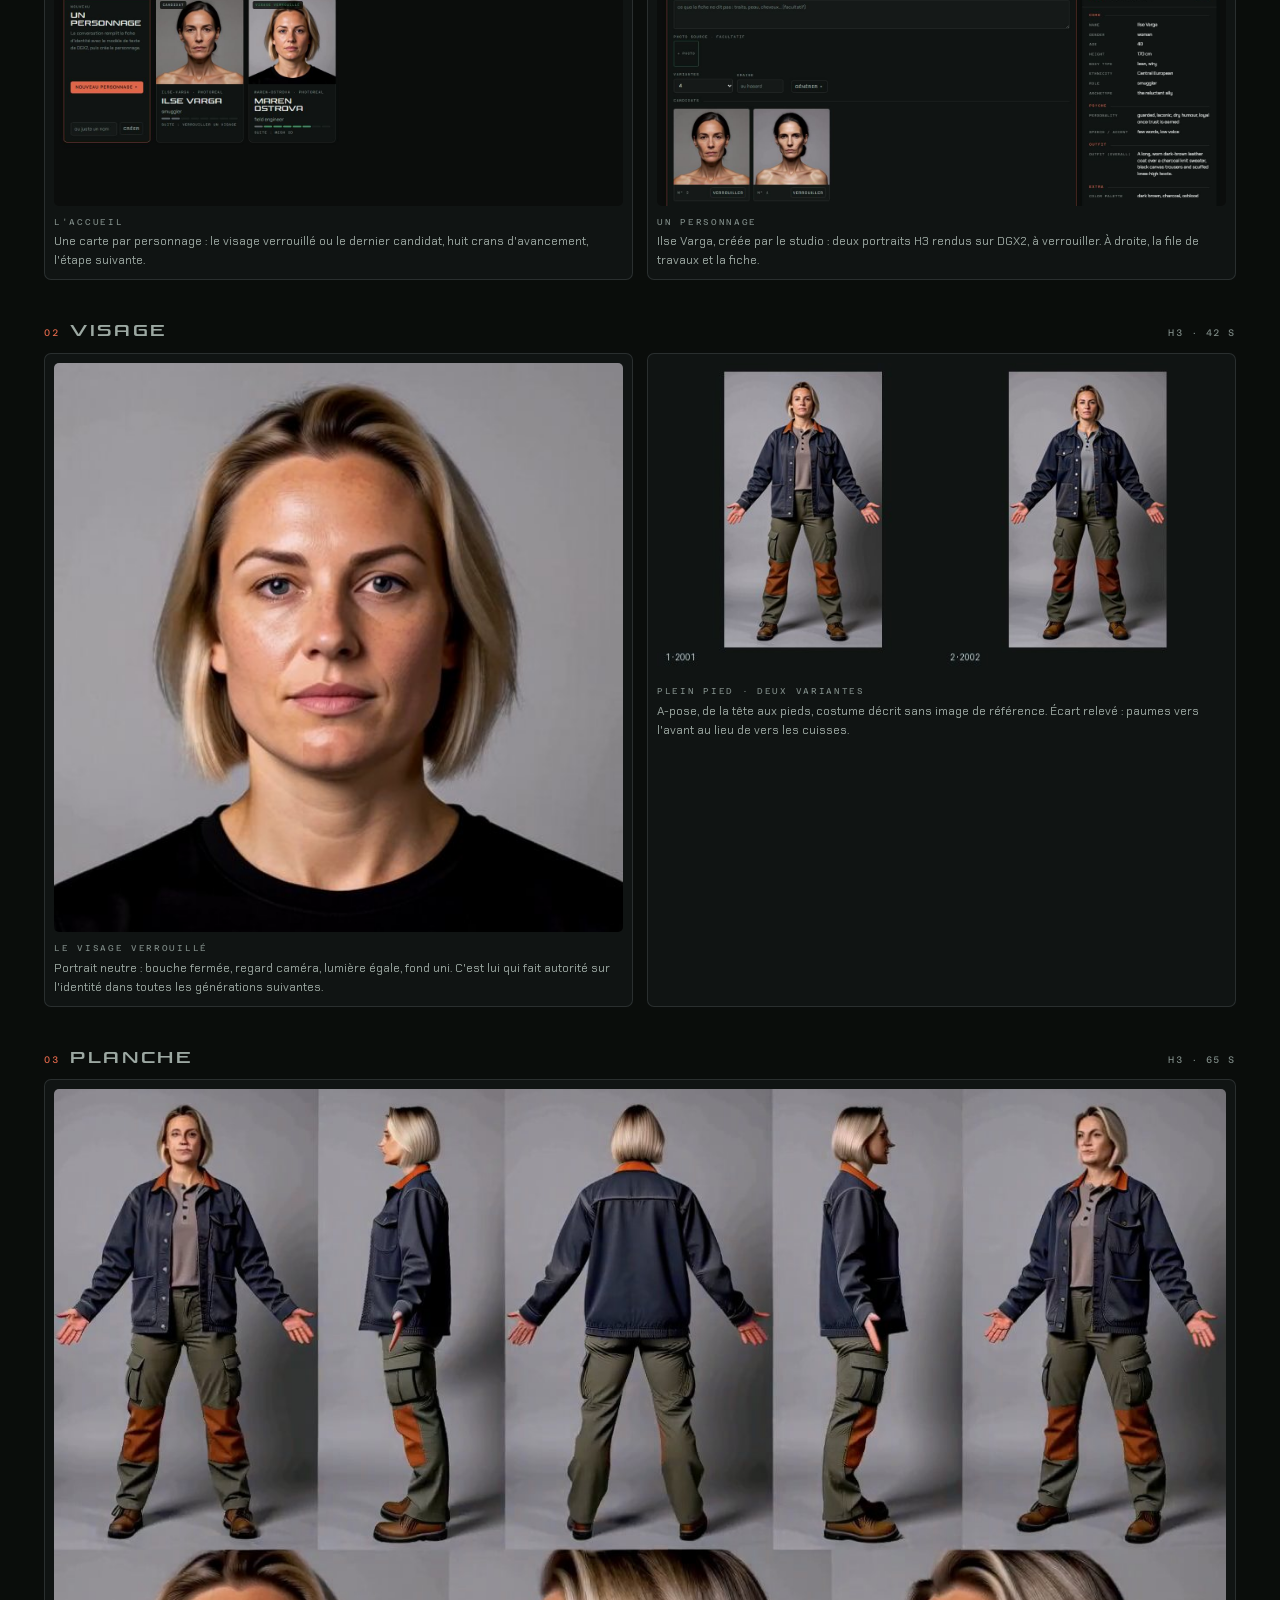
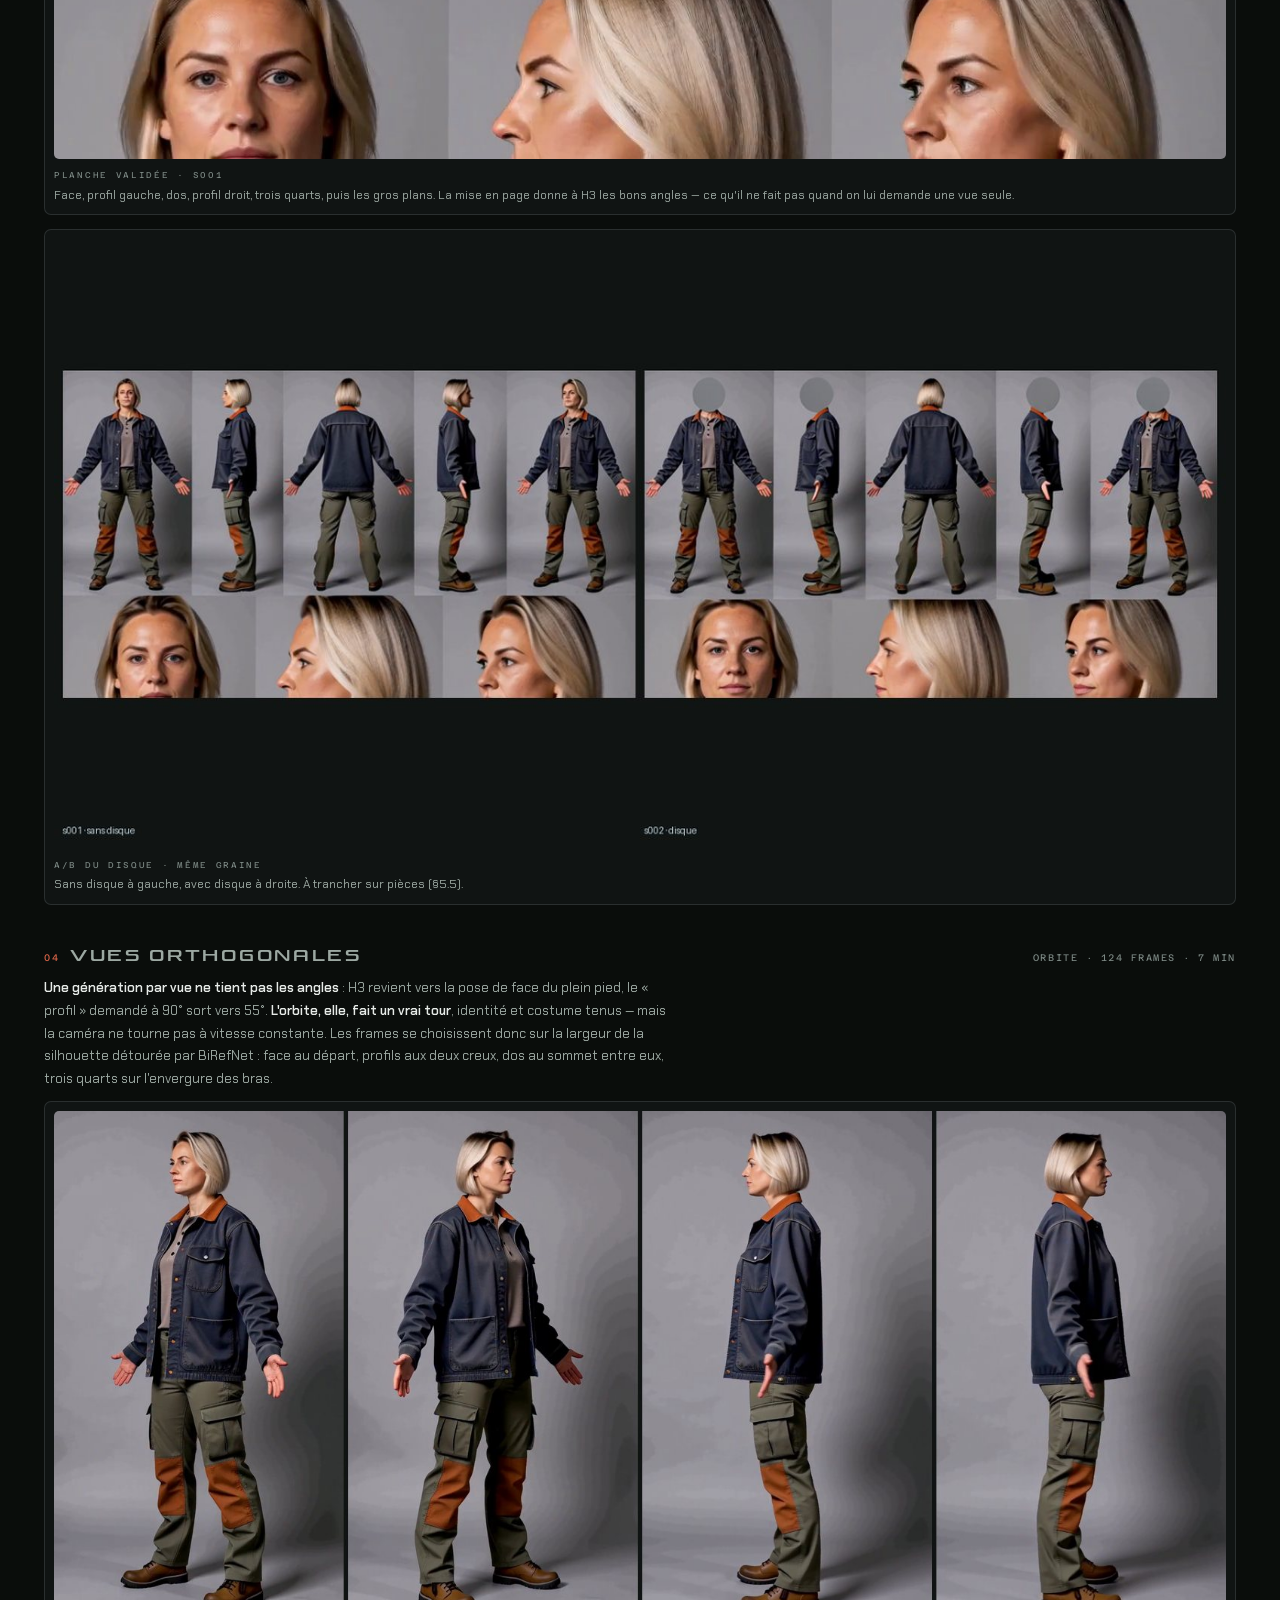
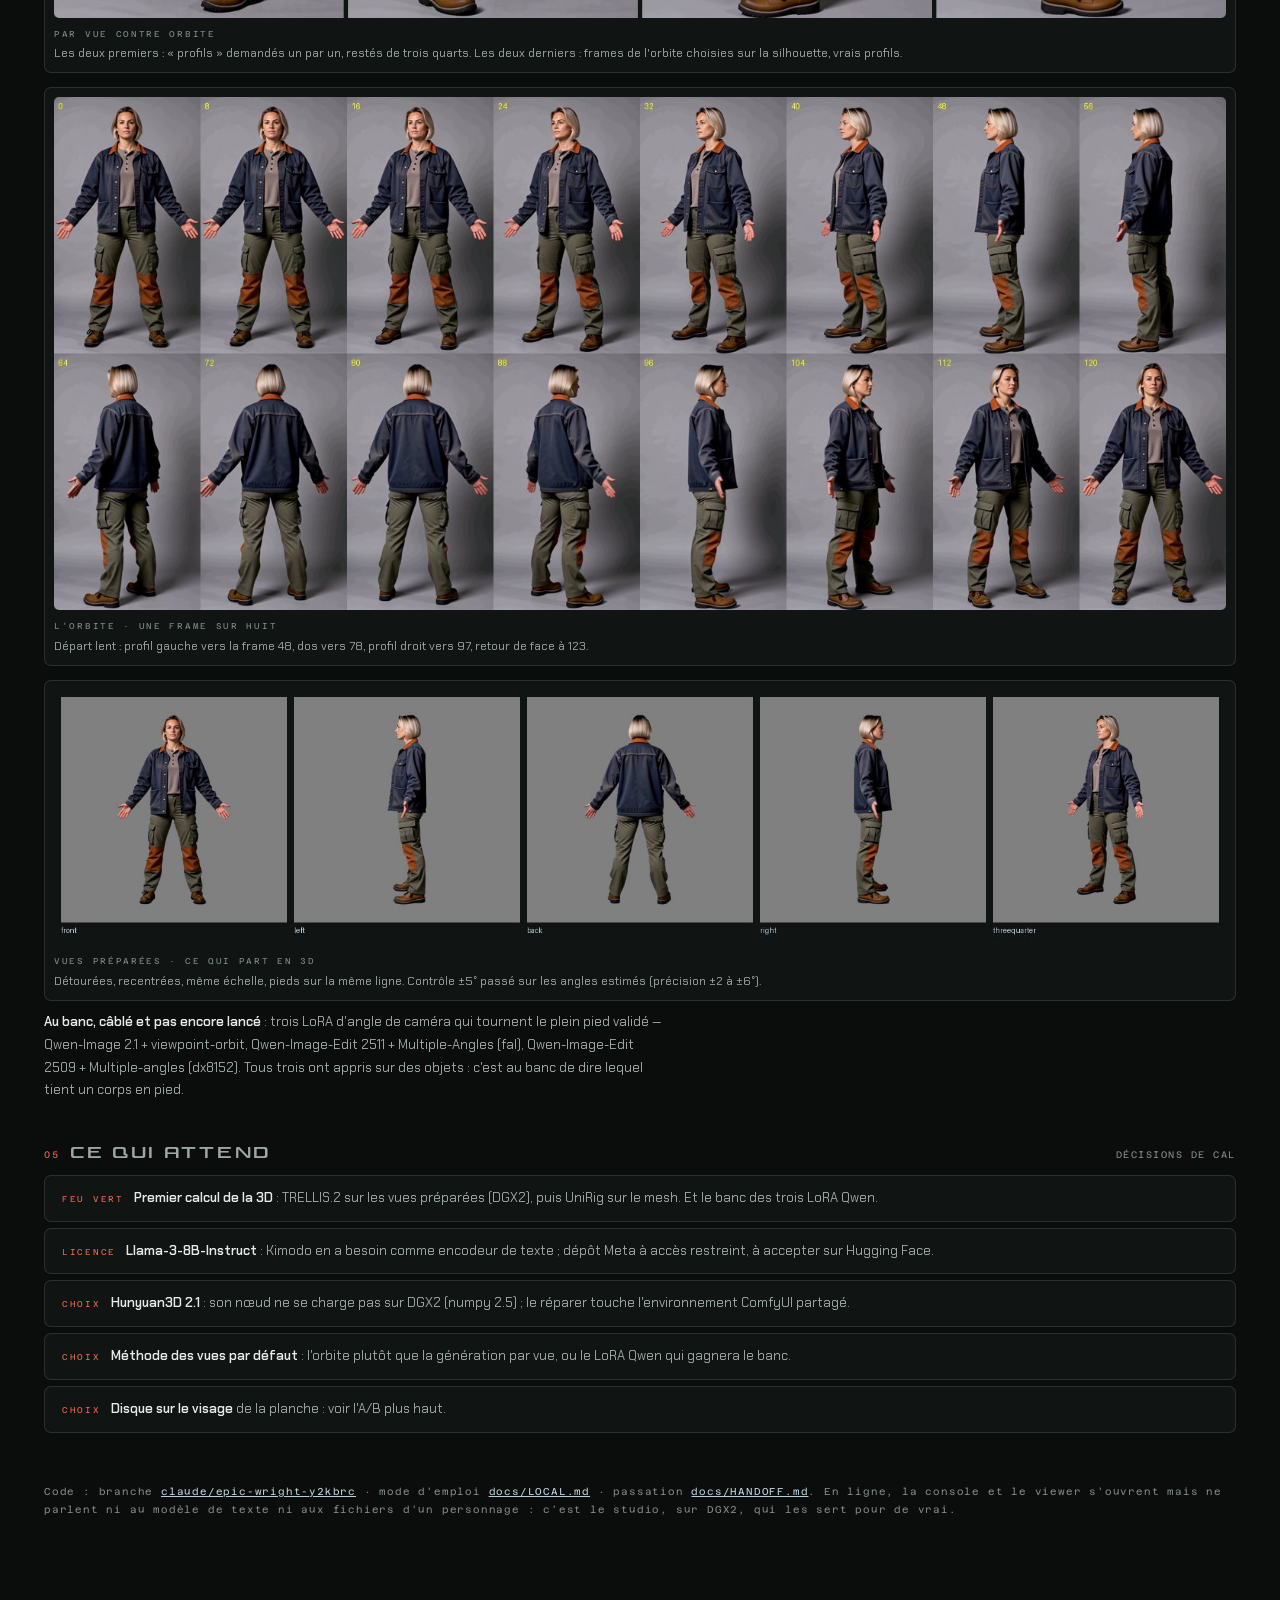
==== commit e3776b77: "Status page and handoff: the studio runs on DGX2 The site root now leads to the studio, shows it wit" ====
--- a/index.html
+++ b/index.html
@@ -59,7 +59,8 @@
   <span class="pill on"><i></i><span>état au 25.09.2026</span></span>
   <a class="tb ghost sm" href="./viewer.html">Viewer 3D</a>
   <a class="tb ghost sm" href="./theme.html">Thème</a>
-  <a class="tb go sm" href="./console.html">Console ▸</a>
+  <a class="tb ghost sm" href="./console.html">Console</a>
+  <a class="tb go sm" href="http://192.168.10.247:8765/" title="sur le réseau de la maison, ou par Tailscale : 100.108.108.65:8765">Studio · DGX2 ▸</a>
 </header>
 
 <main class="etat">
@@ -70,9 +71,10 @@
       <h2 class="etat-title">Où en est la chaîne</h2>
       <p>
         Prompt ou photo, visage verrouillé, costumes, planche, vues orthogonales, mesh PBR, rig SOMA,
-        animation. Les quatre premiers étages tournent sur de vraies images, par H3 dans le ComfyUI de
-        DGX1. La 3D, le rig et l'animation sont installés et câblés sur DGX2, pas encore lancés. Les
-        images ci-dessous sont celles d'un personnage de test, Maren Ostrova, costume « travail ».
+        animation. Tout tourne désormais sur DGX2, et se mène à la main dans le <b>studio</b> : les
+        personnages en cartes, un bloc par étage. Les quatre premiers étages tournent sur de vraies
+        images, par H3 ; la 3D, le rig et l'animation sont câblés, pas encore lancés. Les images plus bas
+        sont celles d'un personnage de test, Maren Ostrova, costume « travail ».
       </p>
     </div>
     <div class="statcard">
@@ -86,7 +88,7 @@
   <section class="sect">
     <div class="sect-head"><span class="k">01</span><h2>Les étages</h2><span class="cnt">tourne · câblé · attend</span></div>
     <div class="stages">
-      <a class="slab t3" href="#visage"><span class="body"><span class="line"><span class="ref">01 · tourne</span><span class="nm">Visage</span></span><span class="sub">H3 Ref2VA · DGX1 · cinq frames, la plus nette gardée · portrait neutre verrouillé une fois</span></span><span class="dots"></span><span class="go">voir ▾</span></a>
+      <a class="slab t3" href="#visage"><span class="body"><span class="line"><span class="ref">01 · tourne</span><span class="nm">Visage</span></span><span class="sub">H3 Ref2VA · DGX2 · cinq frames, la plus nette gardée · portrait neutre verrouillé une fois</span></span><span class="dots"></span><span class="go">voir ▾</span></a>
       <a class="slab t3" href="#pleinpied"><span class="body"><span class="line"><span class="ref">02 · tourne</span><span class="nm">Costume · plein pied</span></span><span class="sub">H3 · A-pose, tête aux pieds · le visage verrouillé en référence</span></span><span class="dots"></span><span class="go">voir ▾</span></a>
       <a class="slab t2" href="#planche"><span class="body"><span class="line"><span class="ref">03 · tourne</span><span class="nm">Planche</span></span><span class="sub">H3 · cinq pleins pieds et trois gros plans · A/B avec et sans disque</span></span><span class="dots"></span><span class="go">voir ▾</span></a>
       <a class="slab t2" href="#vues"><span class="body"><span class="line"><span class="ref">04 · tourne</span><span class="nm">Vues orthogonales</span></span><span class="sub">orbite H3 · BiRefNet · frames choisies sur la silhouette · contrôle ±5° passé · banc Qwen câblé</span></span><span class="dots"></span><span class="go">voir ▾</span></a>
@@ -94,6 +96,28 @@
       <a class="slab lk" href="#attend"><span class="body"><span class="line"><span class="ref">06 · câblé</span><span class="nm">Rig SOMA 77</span></span><span class="sub">UniRig · DGX2, sans Blender · reconnu sur la topologie · jamais lancé</span></span><span class="dots"></span><span class="go">à lancer</span></a>
       <a class="slab lk2" href="#attend"><span class="body"><span class="line"><span class="ref">07 · attend</span><span class="nm">Animation</span></span><span class="sub">Kimodo · DGX2 · attend la licence Llama-3 de Meta · vidéo → SOMA à trancher</span></span><span class="dots"></span><span class="go">bloqué</span></a>
       <a class="slab lk2" href="#attend"><span class="body"><span class="line"><span class="ref">08 · factice</span><span class="nm">Timeline · cuisson</span></span><span class="sub">mixage par masques, NPZ et GLB animé · vérifié sur les moteurs factices</span></span><span class="dots"></span><span class="go">prêt</span></a>
+    </div>
+  </section>
+
+  <section class="sect" id="studio">
+    <div class="sect-head"><span class="k">01b</span><h2>Le studio</h2><span class="cnt">DGX2 · port 8765</span></div>
+    <p class="prose">
+      <b>Une application, plus une suite de commandes.</b> L'accueil montre les personnages en cartes ; un clic
+      ouvre le personnage, un bloc par étage, l'étape suivante en orange. La fiche d'identité se remplit par la
+      conversation, avec qwen3-vl 32B sur DGX2 — au banc, le seul des modèles de la machine qui range la fiche
+      par les outils à chaque tour. Un calcul à la fois : avant chaque travail, le studio décharge le modèle de
+      texte et vide le ComfyUI qui ne sert pas ; avant une conversation, il rend la place à son tour. Premier
+      calcul par le studio : deux visages H3 en 52 s, modèle chargé compris.
+    </p>
+    <div class="fig-grid">
+      <figure class="fig">
+        <img src="./etat/05_studio_accueil.jpg" alt="l'accueil du studio : les personnages en cartes" width="1440" height="900" loading="lazy">
+        <figcaption><span class="lbl">l'accueil</span>Une carte par personnage : le visage verrouillé ou le dernier candidat, huit crans d'avancement, l'étape suivante.</figcaption>
+      </figure>
+      <figure class="fig">
+        <img src="./etat/05_studio_personnage.jpg" alt="la page d'un personnage : l'étage visage et ses candidats" width="1440" height="900" loading="lazy">
+        <figcaption><span class="lbl">un personnage</span>Ilse Varga, créée par le studio : deux portraits H3 rendus sur DGX2, à verrouiller. À droite, la file de travaux et la fiche.</figcaption>
+      </figure>
     </div>
   </section>
 
@@ -171,8 +195,8 @@
     Code : branche <a href="https://github.com/calculment0r/Character_Sheet/tree/claude/epic-wright-y2kbrc">claude/epic-wright-y2kbrc</a>
     · mode d'emploi <a href="https://github.com/calculment0r/Character_Sheet/blob/claude/epic-wright-y2kbrc/docs/LOCAL.md">docs/LOCAL.md</a>
     · passation <a href="https://github.com/calculment0r/Character_Sheet/blob/claude/epic-wright-y2kbrc/docs/HANDOFF.md">docs/HANDOFF.md</a>.
-    La console et le viewer servent la chaîne locale : en ligne, ils s'ouvrent mais ne parlent ni au
-    modèle de texte ni aux fichiers d'un personnage.
+    En ligne, la console et le viewer s'ouvrent mais ne parlent ni au modèle de texte ni aux fichiers
+    d'un personnage : c'est le studio, sur DGX2, qui les sert pour de vrai.
   </p>
 
 </main>
--- a/assets/tokens.css
+++ b/assets/tokens.css
@@ -38,6 +38,9 @@
   --line-or: rgba(224, 103, 74, .70);
   --line-gr: rgba(47, 107, 74, .85);
 
+  /* voile posé sur une image, sous une étiquette */
+  --veil:    rgba(10, 13, 11, .82);
+
   /* encres inversées, posées sur un aplat d'accent */
   --on-or:   #170c08;
   --on-cy:   #0a0d0b;
--- a/assets/rack.css
+++ b/assets/rack.css
@@ -45,6 +45,9 @@
   background: none;
 }
 button { cursor: pointer; }
+/* Un lien habillé en bouton, en logo ou en dalle garde son habit. */
+a { color: inherit; }
+a.tb, a.logo, a.slab, a.card { text-decoration: none; }
 button:focus-visible, input:focus-visible,
 select:focus-visible, textarea:focus-visible,
 [tabindex]:focus-visible {
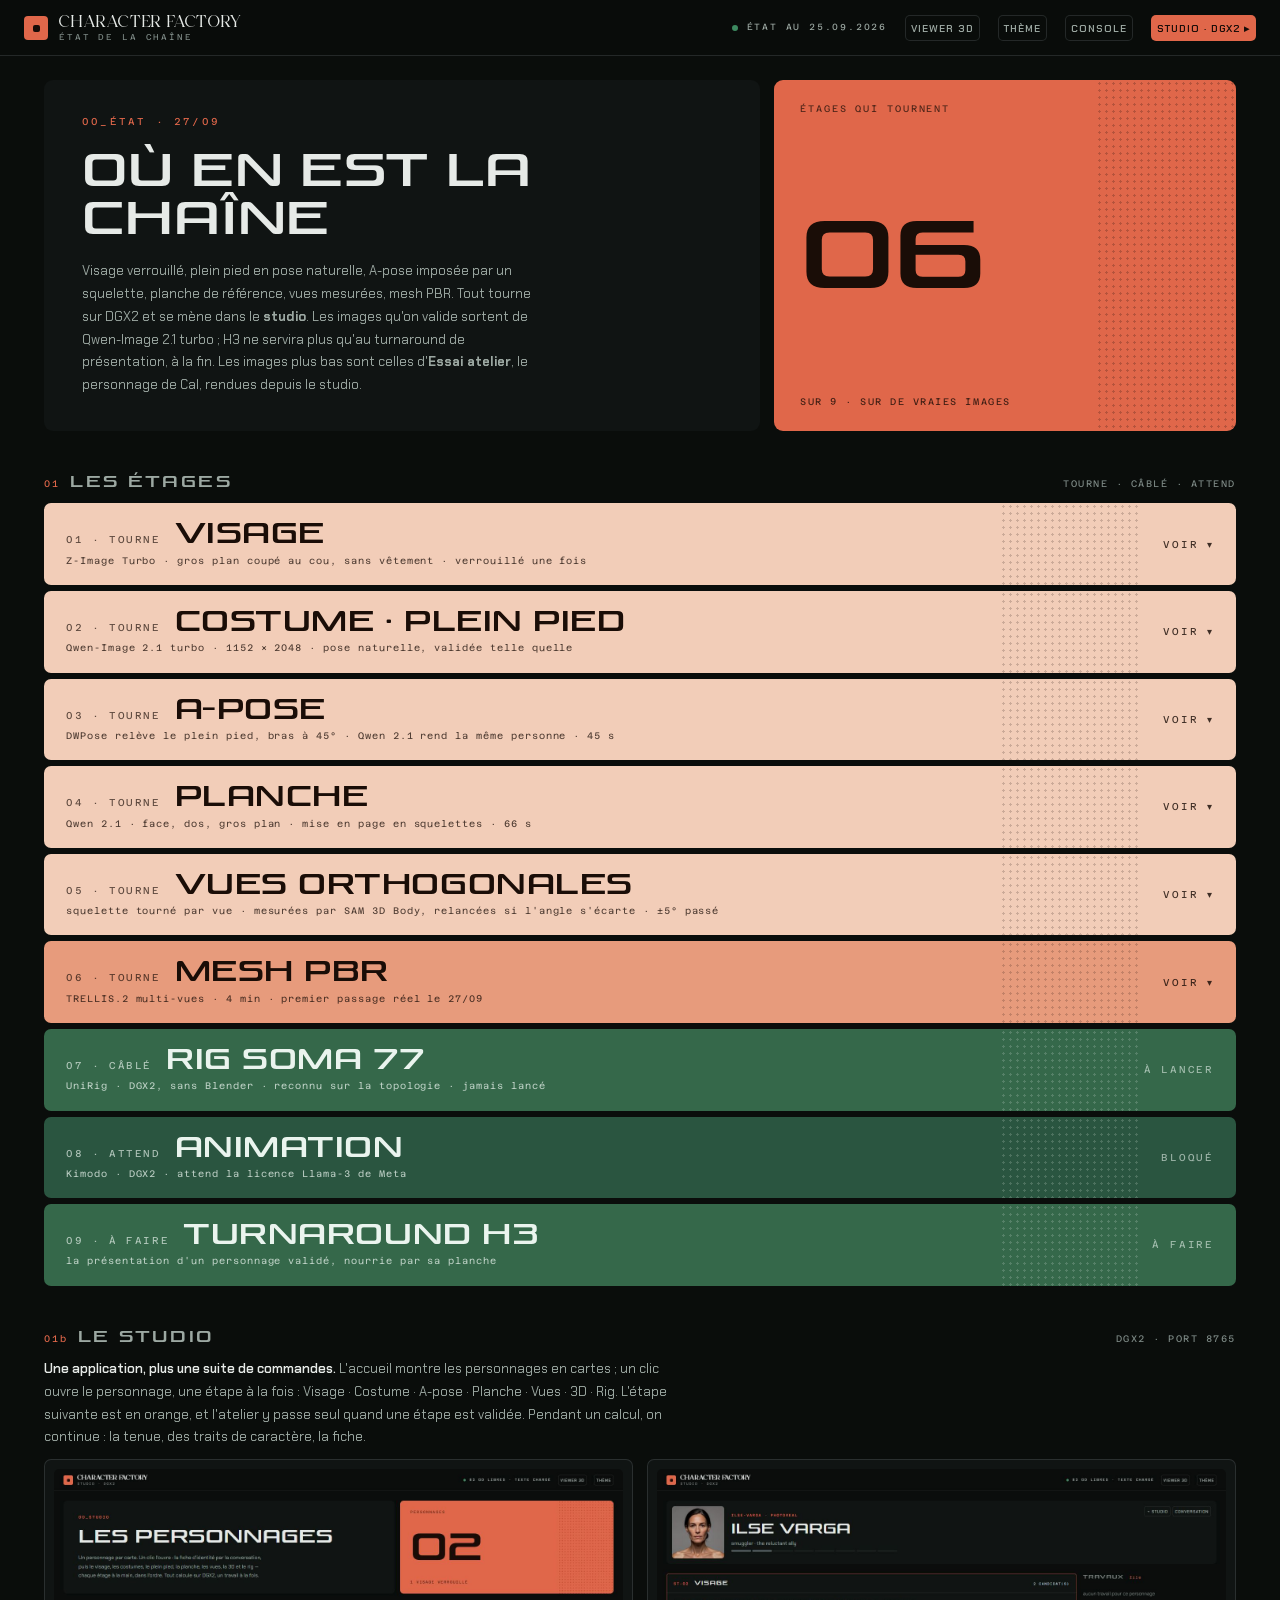
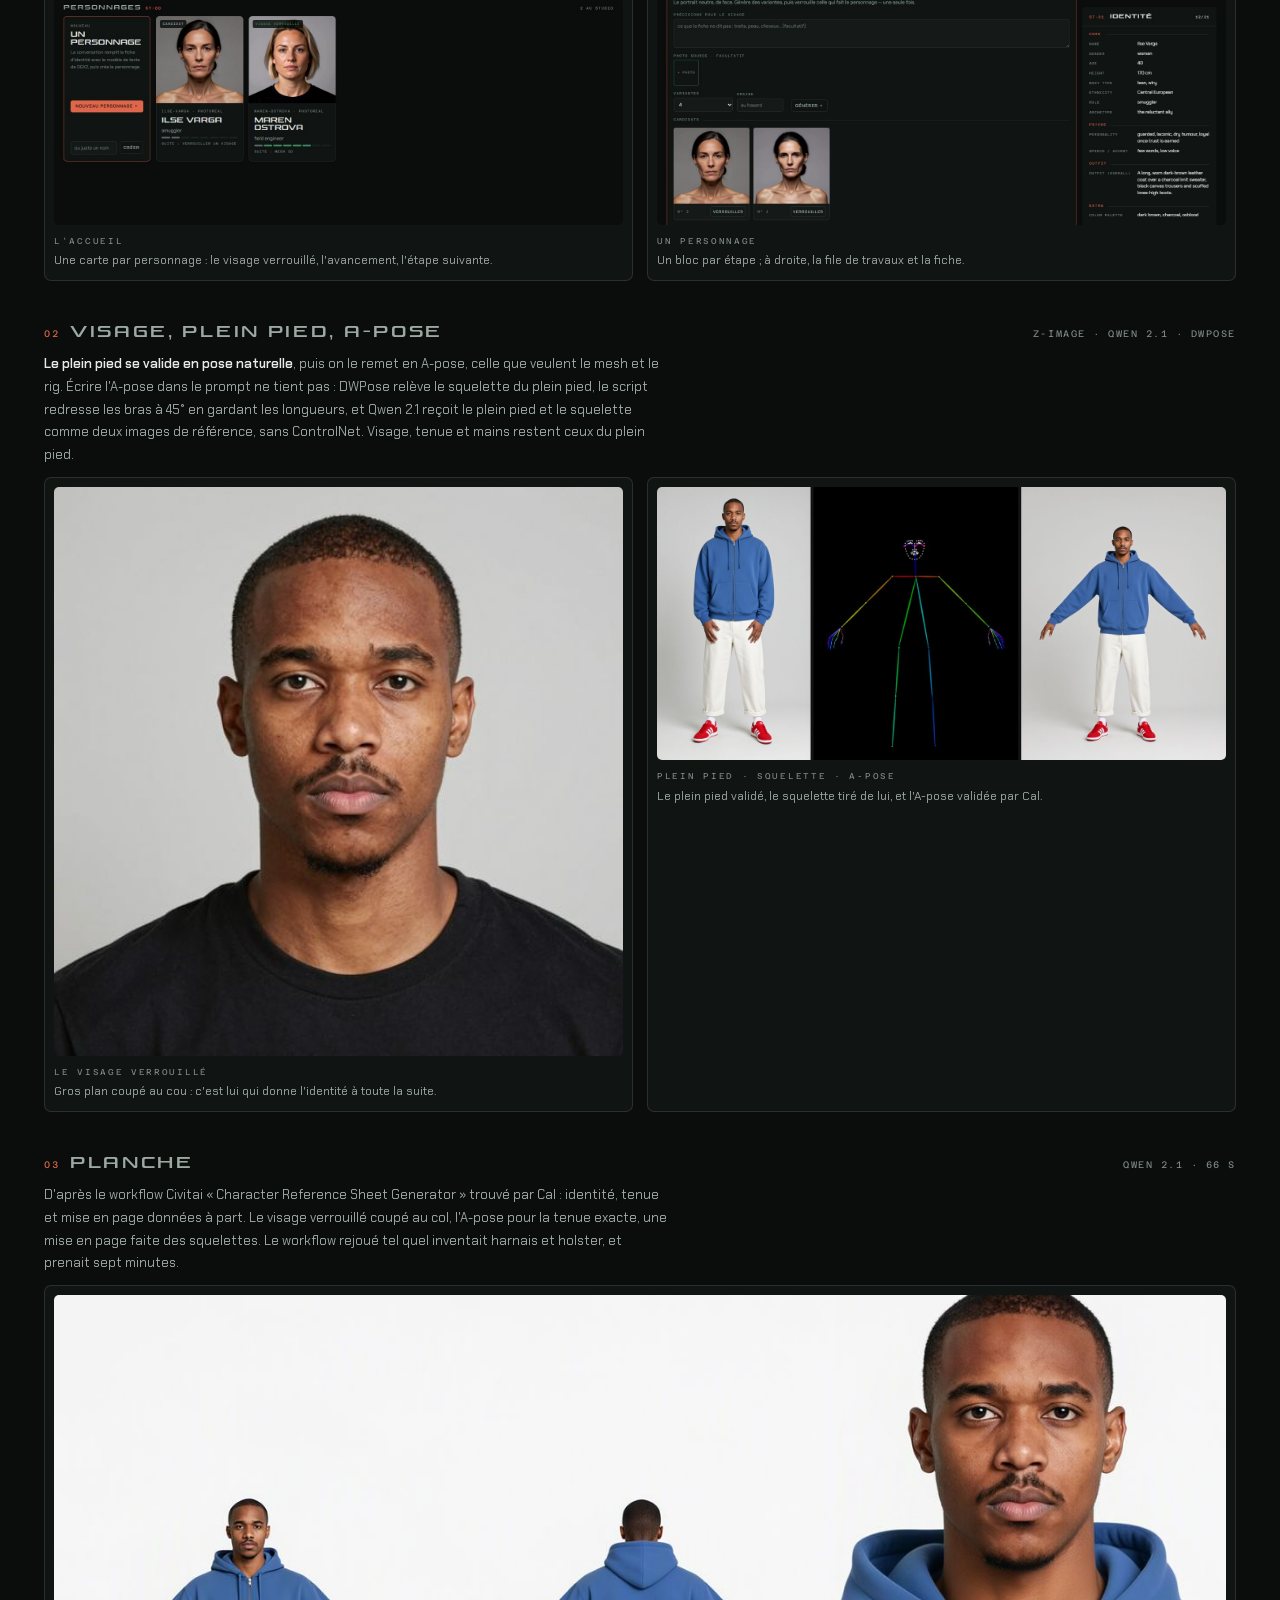
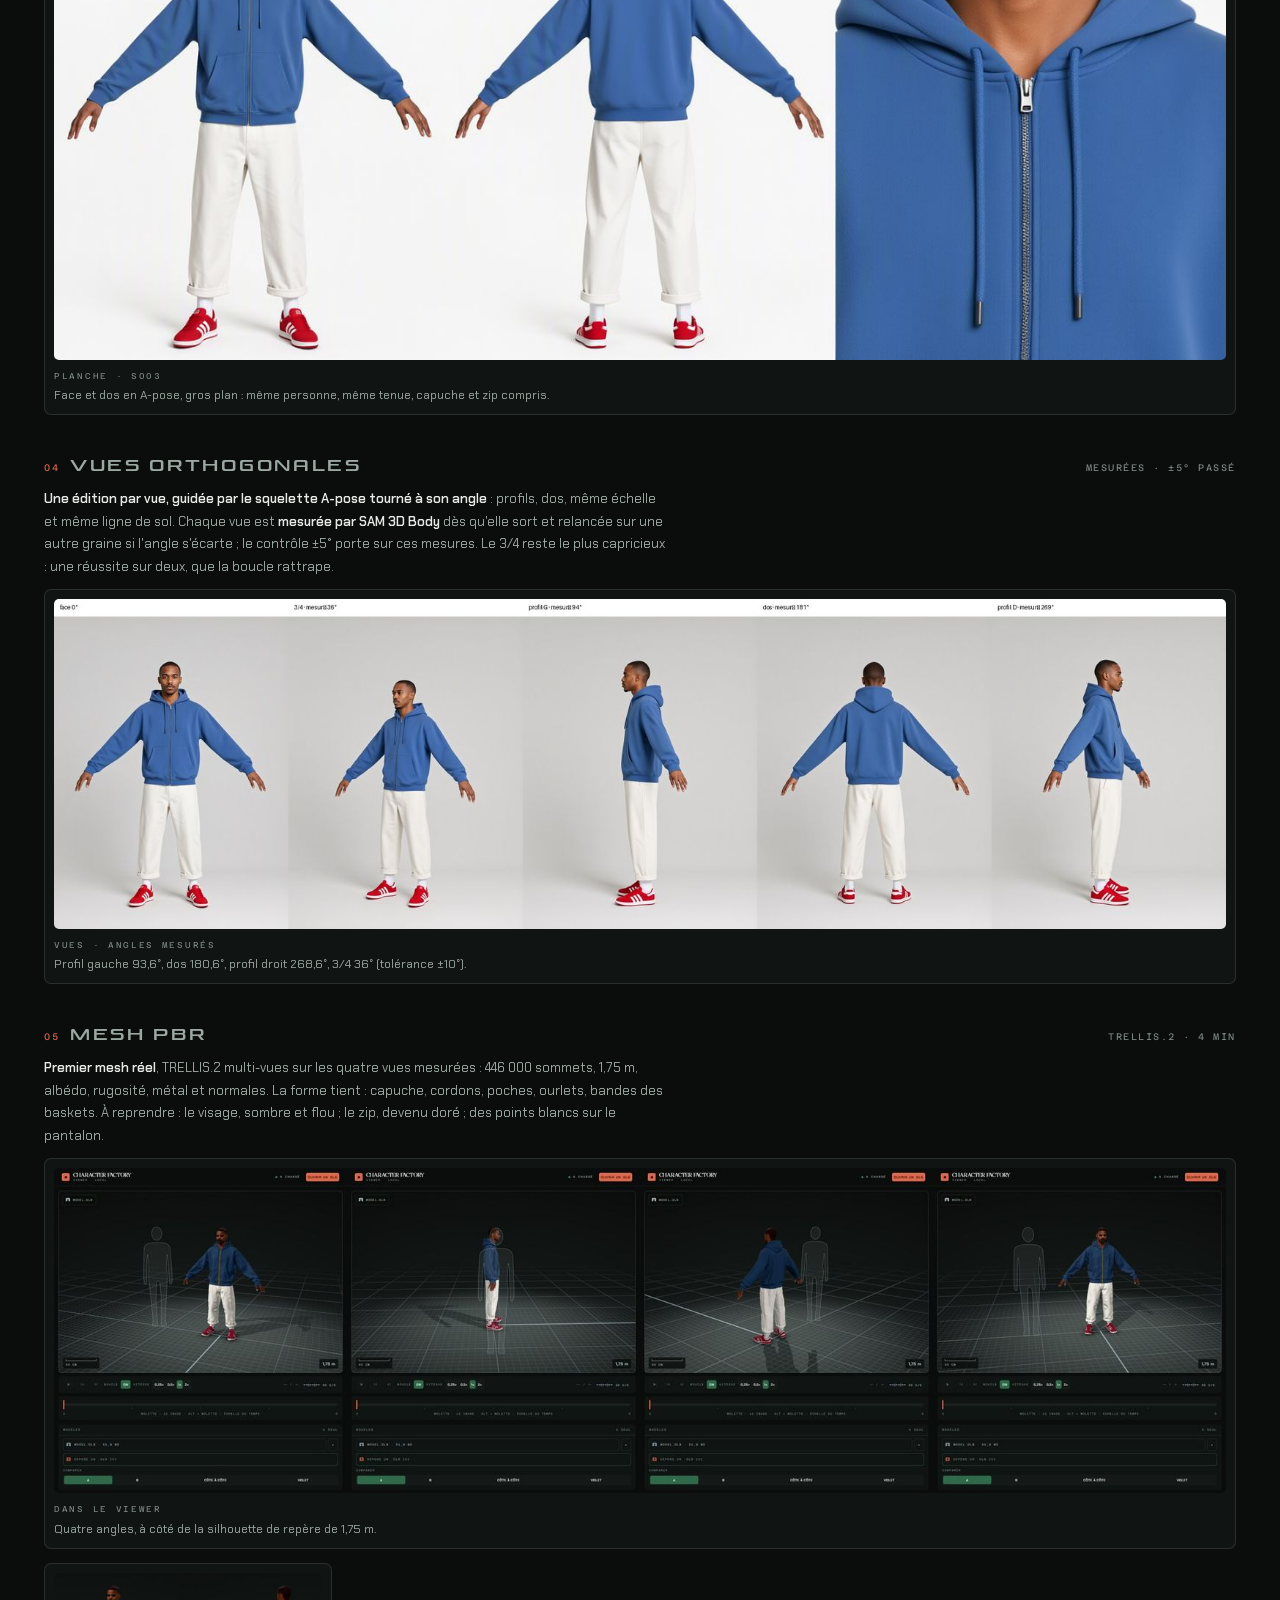
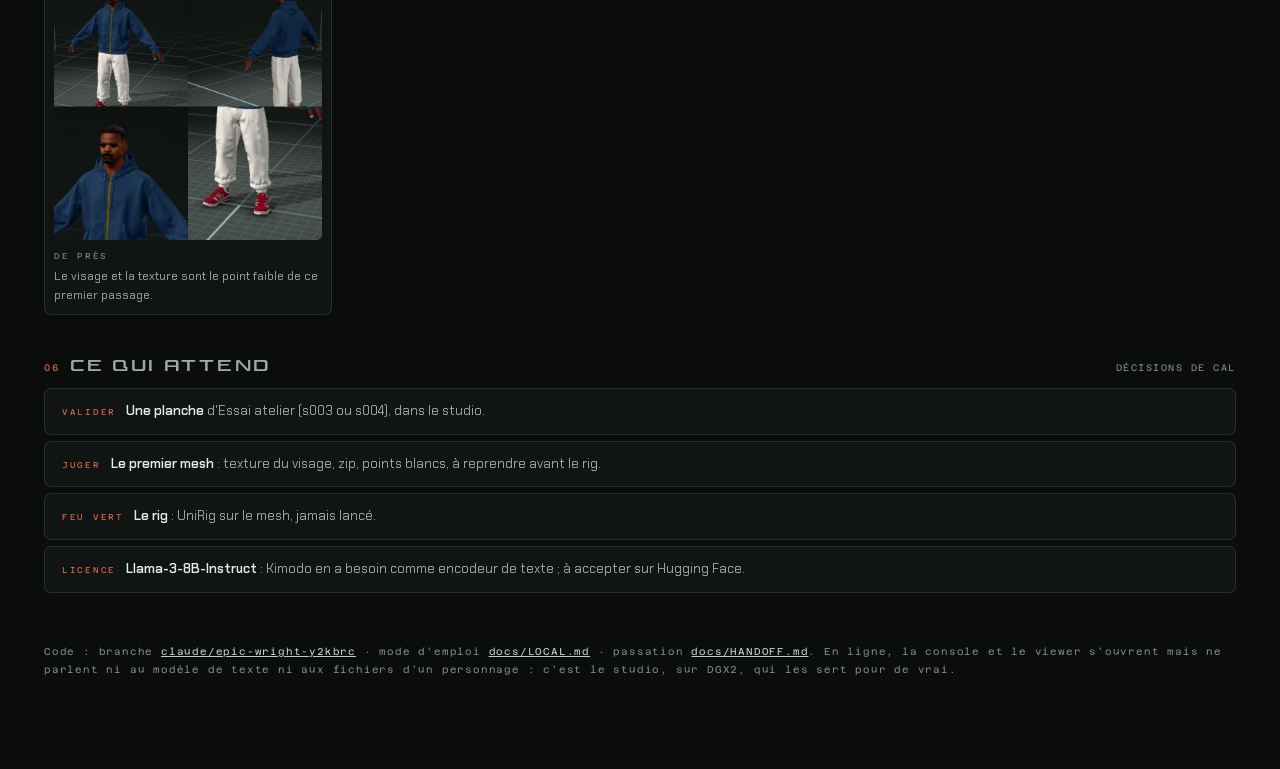
==== commit 7e38af8f: "Status page: the chain as it runs now, with Essai atelier's real images Face, natural full body, ske" ====
--- a/index.html
+++ b/index.html
@@ -67,20 +67,19 @@
 
   <div class="console-top">
     <div class="hero">
-      <span class="ref">00_état</span>
+      <span class="ref">00_état · 27/09</span>
       <h2 class="etat-title">Où en est la chaîne</h2>
       <p>
-        Prompt ou photo, visage verrouillé, costumes, planche, vues orthogonales, mesh PBR, rig SOMA,
-        animation. Tout tourne désormais sur DGX2, et se mène à la main dans le <b>studio</b> : les
-        personnages en cartes, un bloc par étage. Les quatre premiers étages tournent sur de vraies
-        images, par H3 ; la 3D, le rig et l'animation sont câblés, pas encore lancés. Les images plus bas
-        sont celles d'un personnage de test, Maren Ostrova, costume « travail ».
+        Visage verrouillé, plein pied en pose naturelle, A-pose imposée par un squelette, planche de référence,
+        vues mesurées, mesh PBR. Tout tourne sur DGX2 et se mène dans le <b>studio</b>. Les images qu'on valide
+        sortent de Qwen-Image 2.1 turbo ; H3 ne servira plus qu'au turnaround de présentation, à la fin. Les
+        images plus bas sont celles d'<b>Essai atelier</b>, le personnage de Cal, rendues depuis le studio.
       </p>
     </div>
     <div class="statcard">
       <span class="ref">étages qui tournent</span>
-      <span class="n">04</span>
-      <span class="foot">sur 8 · sur de vraies images</span>
+      <span class="n">06</span>
+      <span class="foot">sur 9 · sur de vraies images</span>
       <span class="dots"></span>
     </div>
   </div>
@@ -88,14 +87,15 @@
   <section class="sect">
     <div class="sect-head"><span class="k">01</span><h2>Les étages</h2><span class="cnt">tourne · câblé · attend</span></div>
     <div class="stages">
-      <a class="slab t3" href="#visage"><span class="body"><span class="line"><span class="ref">01 · tourne</span><span class="nm">Visage</span></span><span class="sub">H3 Ref2VA · DGX2 · cinq frames, la plus nette gardée · portrait neutre verrouillé une fois</span></span><span class="dots"></span><span class="go">voir ▾</span></a>
-      <a class="slab t3" href="#pleinpied"><span class="body"><span class="line"><span class="ref">02 · tourne</span><span class="nm">Costume · plein pied</span></span><span class="sub">H3 · A-pose, tête aux pieds · le visage verrouillé en référence</span></span><span class="dots"></span><span class="go">voir ▾</span></a>
-      <a class="slab t2" href="#planche"><span class="body"><span class="line"><span class="ref">03 · tourne</span><span class="nm">Planche</span></span><span class="sub">H3 · cinq pleins pieds et trois gros plans · A/B avec et sans disque</span></span><span class="dots"></span><span class="go">voir ▾</span></a>
-      <a class="slab t2" href="#vues"><span class="body"><span class="line"><span class="ref">04 · tourne</span><span class="nm">Vues orthogonales</span></span><span class="sub">orbite H3 · BiRefNet · frames choisies sur la silhouette · contrôle ±5° passé · banc Qwen câblé</span></span><span class="dots"></span><span class="go">voir ▾</span></a>
-      <a class="slab lk" href="#attend"><span class="body"><span class="line"><span class="ref">05 · câblé</span><span class="nm">Mesh PBR</span></span><span class="sub">TRELLIS.2 multi-vues · DGX2 · gabarits validés à blanc, jamais lancé</span></span><span class="dots"></span><span class="go">à lancer</span></a>
-      <a class="slab lk" href="#attend"><span class="body"><span class="line"><span class="ref">06 · câblé</span><span class="nm">Rig SOMA 77</span></span><span class="sub">UniRig · DGX2, sans Blender · reconnu sur la topologie · jamais lancé</span></span><span class="dots"></span><span class="go">à lancer</span></a>
-      <a class="slab lk2" href="#attend"><span class="body"><span class="line"><span class="ref">07 · attend</span><span class="nm">Animation</span></span><span class="sub">Kimodo · DGX2 · attend la licence Llama-3 de Meta · vidéo → SOMA à trancher</span></span><span class="dots"></span><span class="go">bloqué</span></a>
-      <a class="slab lk2" href="#attend"><span class="body"><span class="line"><span class="ref">08 · factice</span><span class="nm">Timeline · cuisson</span></span><span class="sub">mixage par masques, NPZ et GLB animé · vérifié sur les moteurs factices</span></span><span class="dots"></span><span class="go">prêt</span></a>
+      <a class="slab t3" href="#visage"><span class="body"><span class="line"><span class="ref">01 · tourne</span><span class="nm">Visage</span></span><span class="sub">Z-Image Turbo · gros plan coupé au cou, sans vêtement · verrouillé une fois</span></span><span class="dots"></span><span class="go">voir ▾</span></a>
+      <a class="slab t3" href="#pose"><span class="body"><span class="line"><span class="ref">02 · tourne</span><span class="nm">Costume · plein pied</span></span><span class="sub">Qwen-Image 2.1 turbo · 1152 × 2048 · pose naturelle, validée telle quelle</span></span><span class="dots"></span><span class="go">voir ▾</span></a>
+      <a class="slab t3" href="#pose"><span class="body"><span class="line"><span class="ref">03 · tourne</span><span class="nm">A-pose</span></span><span class="sub">DWPose relève le plein pied, bras à 45° · Qwen 2.1 rend la même personne · 45 s</span></span><span class="dots"></span><span class="go">voir ▾</span></a>
+      <a class="slab t3" href="#planche"><span class="body"><span class="line"><span class="ref">04 · tourne</span><span class="nm">Planche</span></span><span class="sub">Qwen 2.1 · face, dos, gros plan · mise en page en squelettes · 66 s</span></span><span class="dots"></span><span class="go">voir ▾</span></a>
+      <a class="slab t3" href="#vues"><span class="body"><span class="line"><span class="ref">05 · tourne</span><span class="nm">Vues orthogonales</span></span><span class="sub">squelette tourné par vue · mesurées par SAM 3D Body, relancées si l'angle s'écarte · ±5° passé</span></span><span class="dots"></span><span class="go">voir ▾</span></a>
+      <a class="slab t2" href="#mesh"><span class="body"><span class="line"><span class="ref">06 · tourne</span><span class="nm">Mesh PBR</span></span><span class="sub">TRELLIS.2 multi-vues · 4 min · premier passage réel le 27/09</span></span><span class="dots"></span><span class="go">voir ▾</span></a>
+      <a class="slab lk" href="#attend"><span class="body"><span class="line"><span class="ref">07 · câblé</span><span class="nm">Rig SOMA 77</span></span><span class="sub">UniRig · DGX2, sans Blender · reconnu sur la topologie · jamais lancé</span></span><span class="dots"></span><span class="go">à lancer</span></a>
+      <a class="slab lk2" href="#attend"><span class="body"><span class="line"><span class="ref">08 · attend</span><span class="nm">Animation</span></span><span class="sub">Kimodo · DGX2 · attend la licence Llama-3 de Meta</span></span><span class="dots"></span><span class="go">bloqué</span></a>
+      <a class="slab lk" href="#attend"><span class="body"><span class="line"><span class="ref">09 · à faire</span><span class="nm">Turnaround H3</span></span><span class="sub">la présentation d'un personnage validé, nourrie par sa planche</span></span><span class="dots"></span><span class="go">à faire</span></a>
     </div>
   </section>
 
@@ -103,91 +103,99 @@
     <div class="sect-head"><span class="k">01b</span><h2>Le studio</h2><span class="cnt">DGX2 · port 8765</span></div>
     <p class="prose">
       <b>Une application, plus une suite de commandes.</b> L'accueil montre les personnages en cartes ; un clic
-      ouvre le personnage, un bloc par étage, l'étape suivante en orange. La fiche d'identité se remplit par la
-      conversation, avec qwen3-vl 32B sur DGX2 — au banc, le seul des modèles de la machine qui range la fiche
-      par les outils à chaque tour. Un calcul à la fois : avant chaque travail, le studio décharge le modèle de
-      texte et vide le ComfyUI qui ne sert pas ; avant une conversation, il rend la place à son tour. Premier
-      calcul par le studio : deux visages H3 en 52 s, modèle chargé compris.
+      ouvre le personnage, une étape à la fois : Visage · Costume · A-pose · Planche · Vues · 3D · Rig. L'étape
+      suivante est en orange, et l'atelier y passe seul quand une étape est validée. Pendant un calcul, on
+      continue : la tenue, des traits de caractère, la fiche.
     </p>
     <div class="fig-grid">
       <figure class="fig">
         <img src="./etat/05_studio_accueil.jpg" alt="l'accueil du studio : les personnages en cartes" width="1440" height="900" loading="lazy">
-        <figcaption><span class="lbl">l'accueil</span>Une carte par personnage : le visage verrouillé ou le dernier candidat, huit crans d'avancement, l'étape suivante.</figcaption>
-      </figure>
-      <figure class="fig">
-        <img src="./etat/05_studio_personnage.jpg" alt="la page d'un personnage : l'étage visage et ses candidats" width="1440" height="900" loading="lazy">
-        <figcaption><span class="lbl">un personnage</span>Ilse Varga, créée par le studio : deux portraits H3 rendus sur DGX2, à verrouiller. À droite, la file de travaux et la fiche.</figcaption>
-      </figure>
-    </div>
-  </section>
-
-  <section class="sect" id="visage">
-    <div class="sect-head"><span class="k">02</span><h2>Visage</h2><span class="cnt">H3 · 42 s</span></div>
-    <div class="fig-grid">
-      <figure class="fig">
-        <img src="./etat/01_visage.jpg" alt="portrait neutre de Maren Ostrova, fond gris" width="512" height="512" loading="lazy">
-        <figcaption><span class="lbl">le visage verrouillé</span>Portrait neutre : bouche fermée, regard caméra, lumière égale, fond uni. C'est lui qui fait autorité sur l'identité dans toutes les générations suivantes.</figcaption>
-      </figure>
-      <figure class="fig">
-        <img src="./etat/02_pleinpied.jpg" alt="deux variantes de plein pied en A-pose" width="660" height="362" loading="lazy" id="pleinpied">
-        <figcaption><span class="lbl">plein pied · deux variantes</span>A-pose, de la tête aux pieds, costume décrit sans image de référence. Écart relevé : paumes vers l'avant au lieu de vers les cuisses.</figcaption>
+        <figcaption><span class="lbl">l'accueil</span>Une carte par personnage : le visage verrouillé, l'avancement, l'étape suivante.</figcaption>
+      </figure>
+      <figure class="fig">
+        <img src="./etat/05_studio_personnage.jpg" alt="la page d'un personnage" width="1440" height="900" loading="lazy">
+        <figcaption><span class="lbl">un personnage</span>Un bloc par étape ; à droite, la file de travaux et la fiche.</figcaption>
+      </figure>
+    </div>
+  </section>
+
+  <section class="sect" id="pose">
+    <div class="sect-head" id="visage"><span class="k">02</span><h2>Visage, plein pied, A-pose</h2><span class="cnt">Z-Image · Qwen 2.1 · DWPose</span></div>
+    <p class="prose">
+      <b>Le plein pied se valide en pose naturelle</b>, puis on le remet en A-pose, celle que veulent le mesh et
+      le rig. Écrire l'A-pose dans le prompt ne tient pas : DWPose relève le squelette du plein pied, le script
+      redresse les bras à 45° en gardant les longueurs, et Qwen 2.1 reçoit le plein pied et le squelette comme
+      deux images de référence, sans ControlNet. Visage, tenue et mains restent ceux du plein pied.
+    </p>
+    <div class="fig-grid">
+      <figure class="fig">
+        <img src="./etat/10_visage.jpg" alt="le visage verrouillé d'Essai atelier" width="512" height="512" loading="lazy">
+        <figcaption><span class="lbl">le visage verrouillé</span>Gros plan coupé au cou : c'est lui qui donne l'identité à toute la suite.</figcaption>
+      </figure>
+      <figure class="fig">
+        <img src="./etat/11_pleinpied_apose.jpg" alt="plein pied naturel, squelette A-pose, A-pose rendue" width="1400" height="672" loading="lazy">
+        <figcaption><span class="lbl">plein pied · squelette · A-pose</span>Le plein pied validé, le squelette tiré de lui, et l'A-pose validée par Cal.</figcaption>
       </figure>
     </div>
   </section>
 
   <section class="sect" id="planche">
-    <div class="sect-head"><span class="k">03</span><h2>Planche</h2><span class="cnt">H3 · 65 s</span></div>
+    <div class="sect-head"><span class="k">03</span><h2>Planche</h2><span class="cnt">Qwen 2.1 · 66 s</span></div>
+    <p class="prose">
+      D'après le workflow Civitai « Character Reference Sheet Generator » trouvé par Cal : identité, tenue et mise
+      en page données à part. Le visage verrouillé coupé au col, l'A-pose pour la tenue exacte, une mise en page
+      faite des squelettes. Le workflow rejoué tel quel inventait harnais et holster, et prenait sept minutes.
+    </p>
     <div class="fig-grid">
       <figure class="fig wide">
-        <img src="./etat/03_planche.jpg" alt="planche : cinq pleins pieds et trois gros plans du visage" width="1344" height="768" loading="lazy">
-        <figcaption><span class="lbl">planche validée · s001</span>Face, profil gauche, dos, profil droit, trois quarts, puis les gros plans. La mise en page donne à H3 les bons angles — ce qu'il ne fait pas quand on lui demande une vue seule.</figcaption>
-      </figure>
+        <img src="./etat/12_planche.jpg" alt="planche : face et dos en A-pose, gros plan tête et épaules" width="1344" height="762" loading="lazy">
+        <figcaption><span class="lbl">planche · s003</span>Face et dos en A-pose, gros plan : même personne, même tenue, capuche et zip compris.</figcaption>
+      </figure>
+    </div>
+  </section>
+
+  <section class="sect" id="vues">
+    <div class="sect-head"><span class="k">04</span><h2>Vues orthogonales</h2><span class="cnt">mesurées · ±5° passé</span></div>
+    <p class="prose">
+      <b>Une édition par vue, guidée par le squelette A-pose tourné à son angle</b> : profils, dos, même échelle
+      et même ligne de sol. Chaque vue est <b>mesurée par SAM 3D Body</b> dès qu'elle sort et relancée sur une
+      autre graine si l'angle s'écarte ; le contrôle ±5° porte sur ces mesures. Le 3/4 reste le plus capricieux :
+      une réussite sur deux, que la boucle rattrape.
+    </p>
+    <div class="fig-grid">
       <figure class="fig wide">
-        <img src="./etat/03_planche_ab.jpg" alt="A/B : planche sans et avec disque sur le visage" width="1280" height="666" loading="lazy">
-        <figcaption><span class="lbl">A/B du disque · même graine</span>Sans disque à gauche, avec disque à droite. À trancher sur pièces (§5.5).</figcaption>
-      </figure>
-    </div>
-  </section>
-
-  <section class="sect" id="vues">
-    <div class="sect-head"><span class="k">04</span><h2>Vues orthogonales</h2><span class="cnt">orbite · 124 frames · 7 min</span></div>
-    <p class="prose">
-      <b>Une génération par vue ne tient pas les angles</b> : H3 revient vers la pose de face du plein pied,
-      le « profil » demandé à 90° sort vers 55°. <b>L'orbite, elle, fait un vrai tour</b>, identité et costume
-      tenus — mais la caméra ne tourne pas à vitesse constante. Les frames se choisissent donc sur la
-      largeur de la silhouette détourée par BiRefNet : face au départ, profils aux deux creux, dos au sommet
-      entre eux, trois quarts sur l'envergure des bras.
+        <img src="./etat/13_vues_mesurees.jpg" alt="face, 3/4, profil gauche, dos, profil droit avec leurs angles mesurés" width="1600" height="450" loading="lazy">
+        <figcaption><span class="lbl">vues · angles mesurés</span>Profil gauche 93,6°, dos 180,6°, profil droit 268,6°, 3/4 36° (tolérance ±10°).</figcaption>
+      </figure>
+    </div>
+  </section>
+
+  <section class="sect" id="mesh">
+    <div class="sect-head"><span class="k">05</span><h2>Mesh PBR</h2><span class="cnt">TRELLIS.2 · 4 min</span></div>
+    <p class="prose">
+      <b>Premier mesh réel</b>, TRELLIS.2 multi-vues sur les quatre vues mesurées : 446 000 sommets, 1,75 m,
+      albédo, rugosité, métal et normales. La forme tient : capuche, cordons, poches, ourlets, bandes des
+      baskets. À reprendre : le visage, sombre et flou ; le zip, devenu doré ; des points blancs sur le pantalon.
     </p>
     <div class="fig-grid">
       <figure class="fig wide">
-        <img src="./etat/04_par_vue_contre_orbite.jpg" alt="profils gauche et droit : génération par vue contre orbite" width="1554" height="672" loading="lazy">
-        <figcaption><span class="lbl">par vue contre orbite</span>Les deux premiers : « profils » demandés un par un, restés de trois quarts. Les deux derniers : frames de l'orbite choisies sur la silhouette, vrais profils.</figcaption>
-      </figure>
-      <figure class="fig wide">
-        <img src="./etat/04_orbite_frames.jpg" alt="une frame sur huit de l'orbite" width="1536" height="672" loading="lazy">
-        <figcaption><span class="lbl">l'orbite · une frame sur huit</span>Départ lent : profil gauche vers la frame 48, dos vers 78, profil droit vers 97, retour de face à 123.</figcaption>
-      </figure>
-      <figure class="fig wide">
-        <img src="./etat/04_vues_preparees.jpg" alt="cinq vues préparées, même échelle, pieds alignés" width="1660" height="362" loading="lazy">
-        <figcaption><span class="lbl">vues préparées · ce qui part en 3D</span>Détourées, recentrées, même échelle, pieds sur la même ligne. Contrôle ±5° passé sur les angles estimés (précision ±2 à ±6°).</figcaption>
-      </figure>
-    </div>
-    <p class="prose">
-      <b>Au banc, câblé et pas encore lancé</b> : trois LoRA d'angle de caméra qui tournent le plein pied
-      validé — Qwen-Image 2.1 + viewpoint-orbit, Qwen-Image-Edit 2511 + Multiple-Angles (fal),
-      Qwen-Image-Edit 2509 + Multiple-angles (dx8152). Tous trois ont appris sur des objets : c'est au banc
-      de dire lequel tient un corps en pied.
-    </p>
+        <img src="./etat/14_mesh.jpg" alt="le mesh d'Essai atelier dans le viewer, sous quatre angles" width="1600" height="444" loading="lazy">
+        <figcaption><span class="lbl">dans le viewer</span>Quatre angles, à côté de la silhouette de repère de 1,75 m.</figcaption>
+      </figure>
+      <figure class="fig">
+        <img src="./etat/14_mesh_zoom.jpg" alt="gros plans du mesh : corps, dos, visage, jambes" width="700" height="700" loading="lazy">
+        <figcaption><span class="lbl">de près</span>Le visage et la texture sont le point faible de ce premier passage.</figcaption>
+      </figure>
+    </div>
   </section>
 
   <section class="sect" id="attend">
-    <div class="sect-head"><span class="k">05</span><h2>Ce qui attend</h2><span class="cnt">décisions de Cal</span></div>
+    <div class="sect-head"><span class="k">06</span><h2>Ce qui attend</h2><span class="cnt">décisions de Cal</span></div>
     <ul class="todo">
-      <li><span class="lbl">feu vert</span><b>Premier calcul de la 3D</b> : TRELLIS.2 sur les vues préparées (DGX2), puis UniRig sur le mesh. Et le banc des trois LoRA Qwen.</li>
-      <li><span class="lbl">licence</span><b>Llama-3-8B-Instruct</b> : Kimodo en a besoin comme encodeur de texte ; dépôt Meta à accès restreint, à accepter sur Hugging Face.</li>
-      <li><span class="lbl">choix</span><b>Hunyuan3D 2.1</b> : son nœud ne se charge pas sur DGX2 (numpy 2.5) ; le réparer touche l'environnement ComfyUI partagé.</li>
-      <li><span class="lbl">choix</span><b>Méthode des vues par défaut</b> : l'orbite plutôt que la génération par vue, ou le LoRA Qwen qui gagnera le banc.</li>
-      <li><span class="lbl">choix</span><b>Disque sur le visage</b> de la planche : voir l'A/B plus haut.</li>
+      <li><span class="lbl">valider</span><b>Une planche</b> d'Essai atelier (s003 ou s004), dans le studio.</li>
+      <li><span class="lbl">juger</span><b>Le premier mesh</b> : texture du visage, zip, points blancs, à reprendre avant le rig.</li>
+      <li><span class="lbl">feu vert</span><b>Le rig</b> : UniRig sur le mesh, jamais lancé.</li>
+      <li><span class="lbl">licence</span><b>Llama-3-8B-Instruct</b> : Kimodo en a besoin comme encodeur de texte ; à accepter sur Hugging Face.</li>
     </ul>
   </section>
 
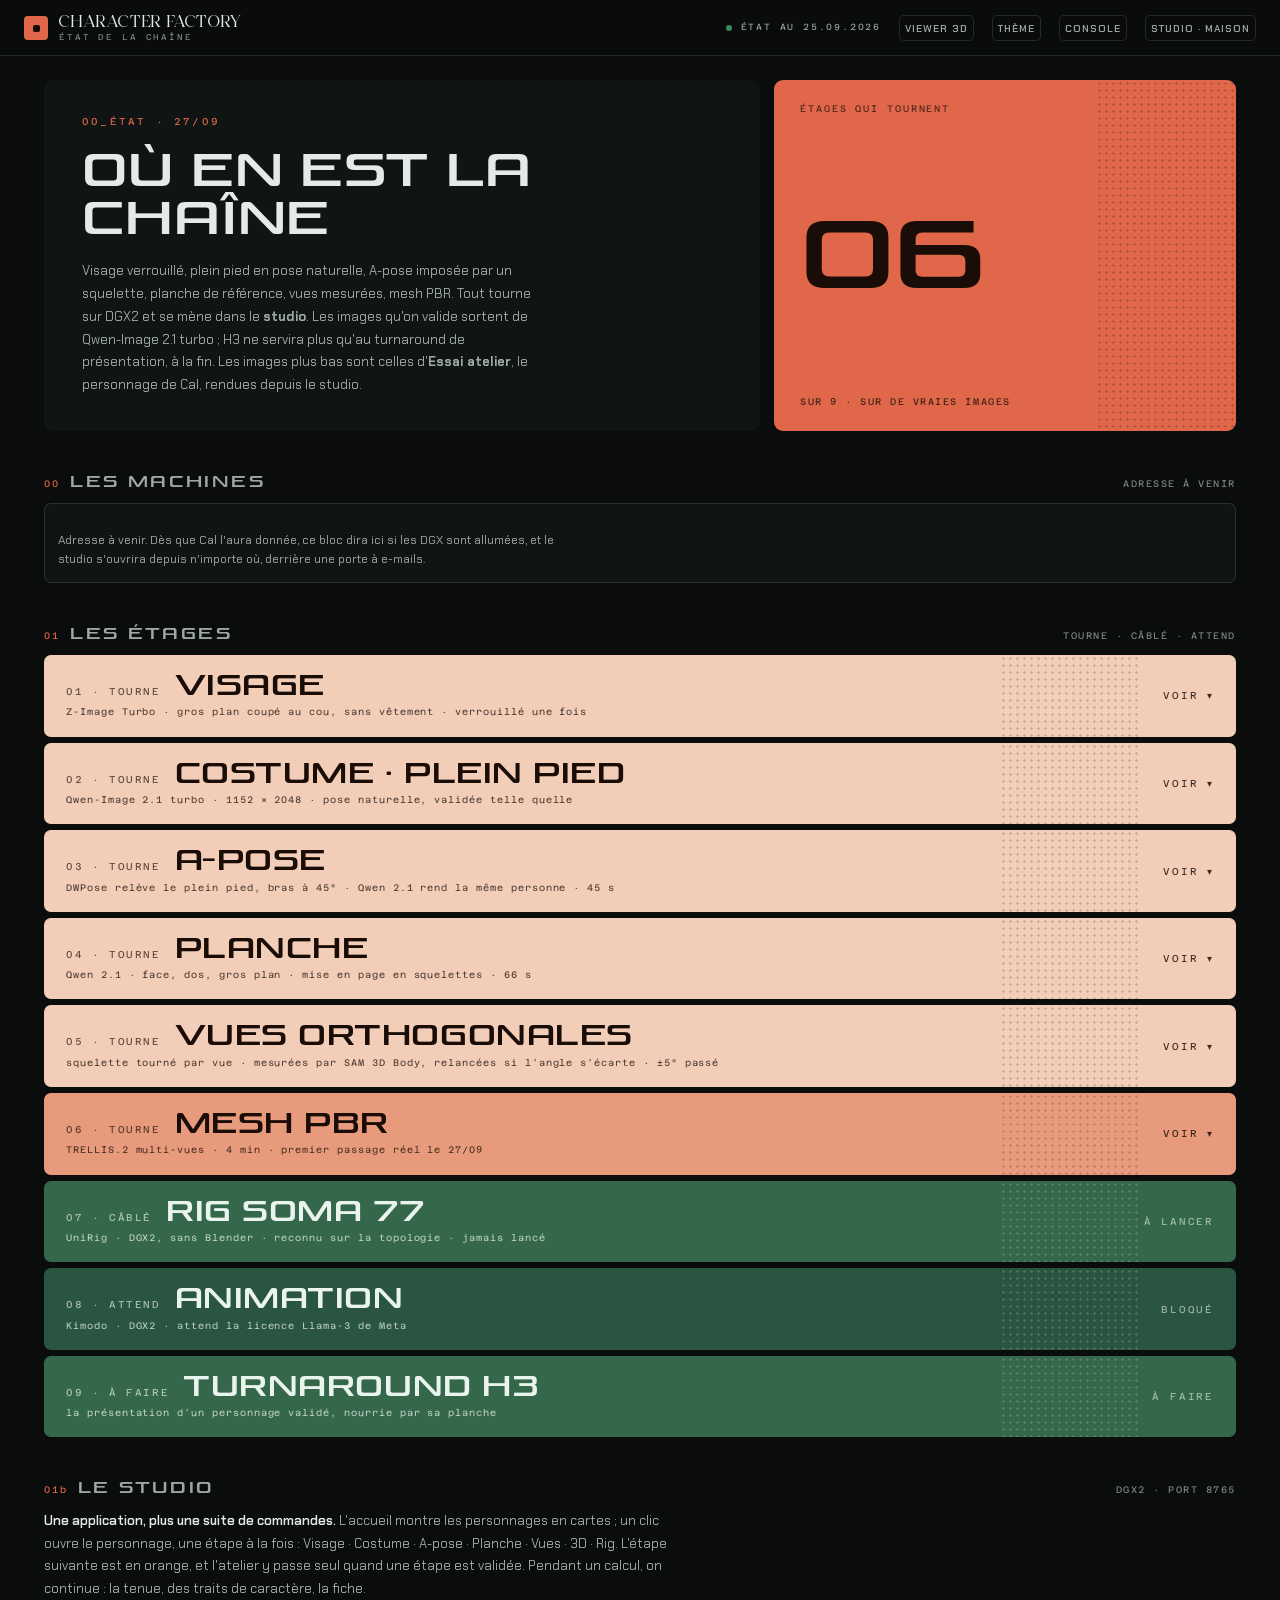
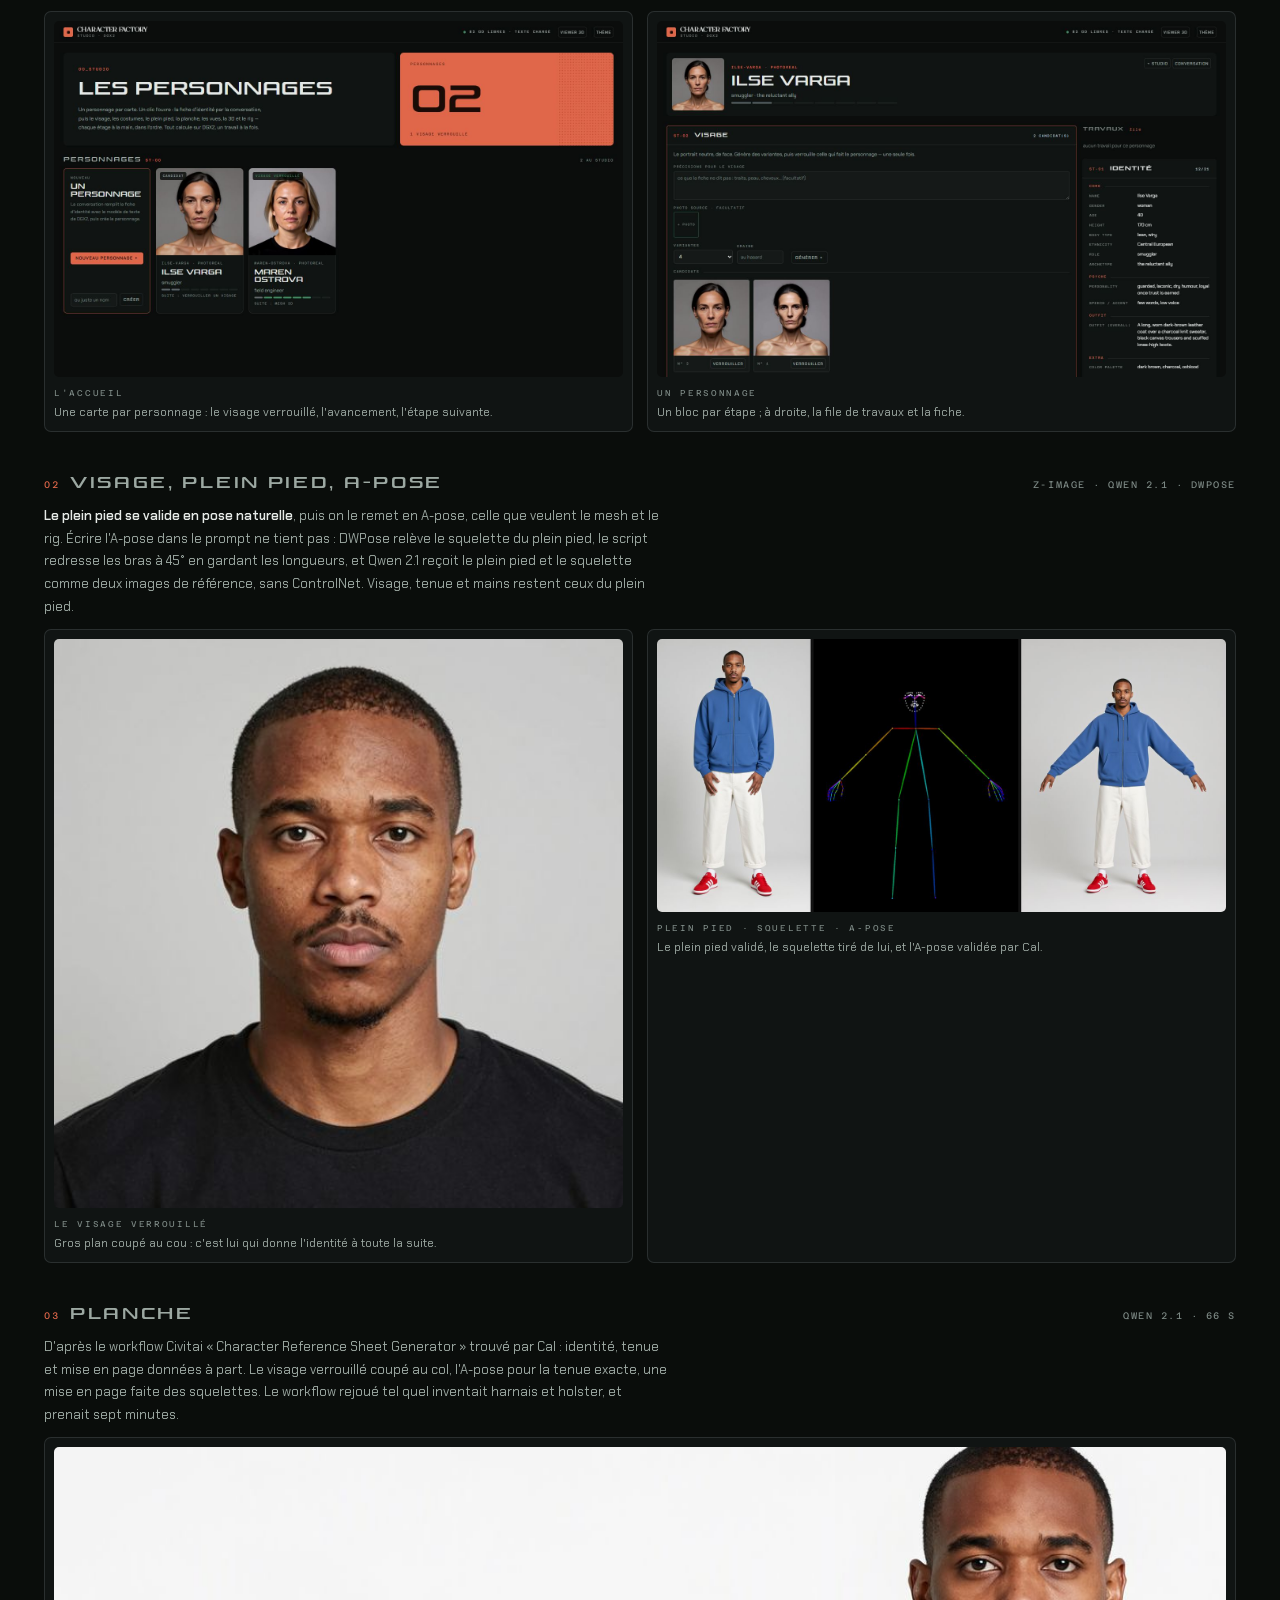
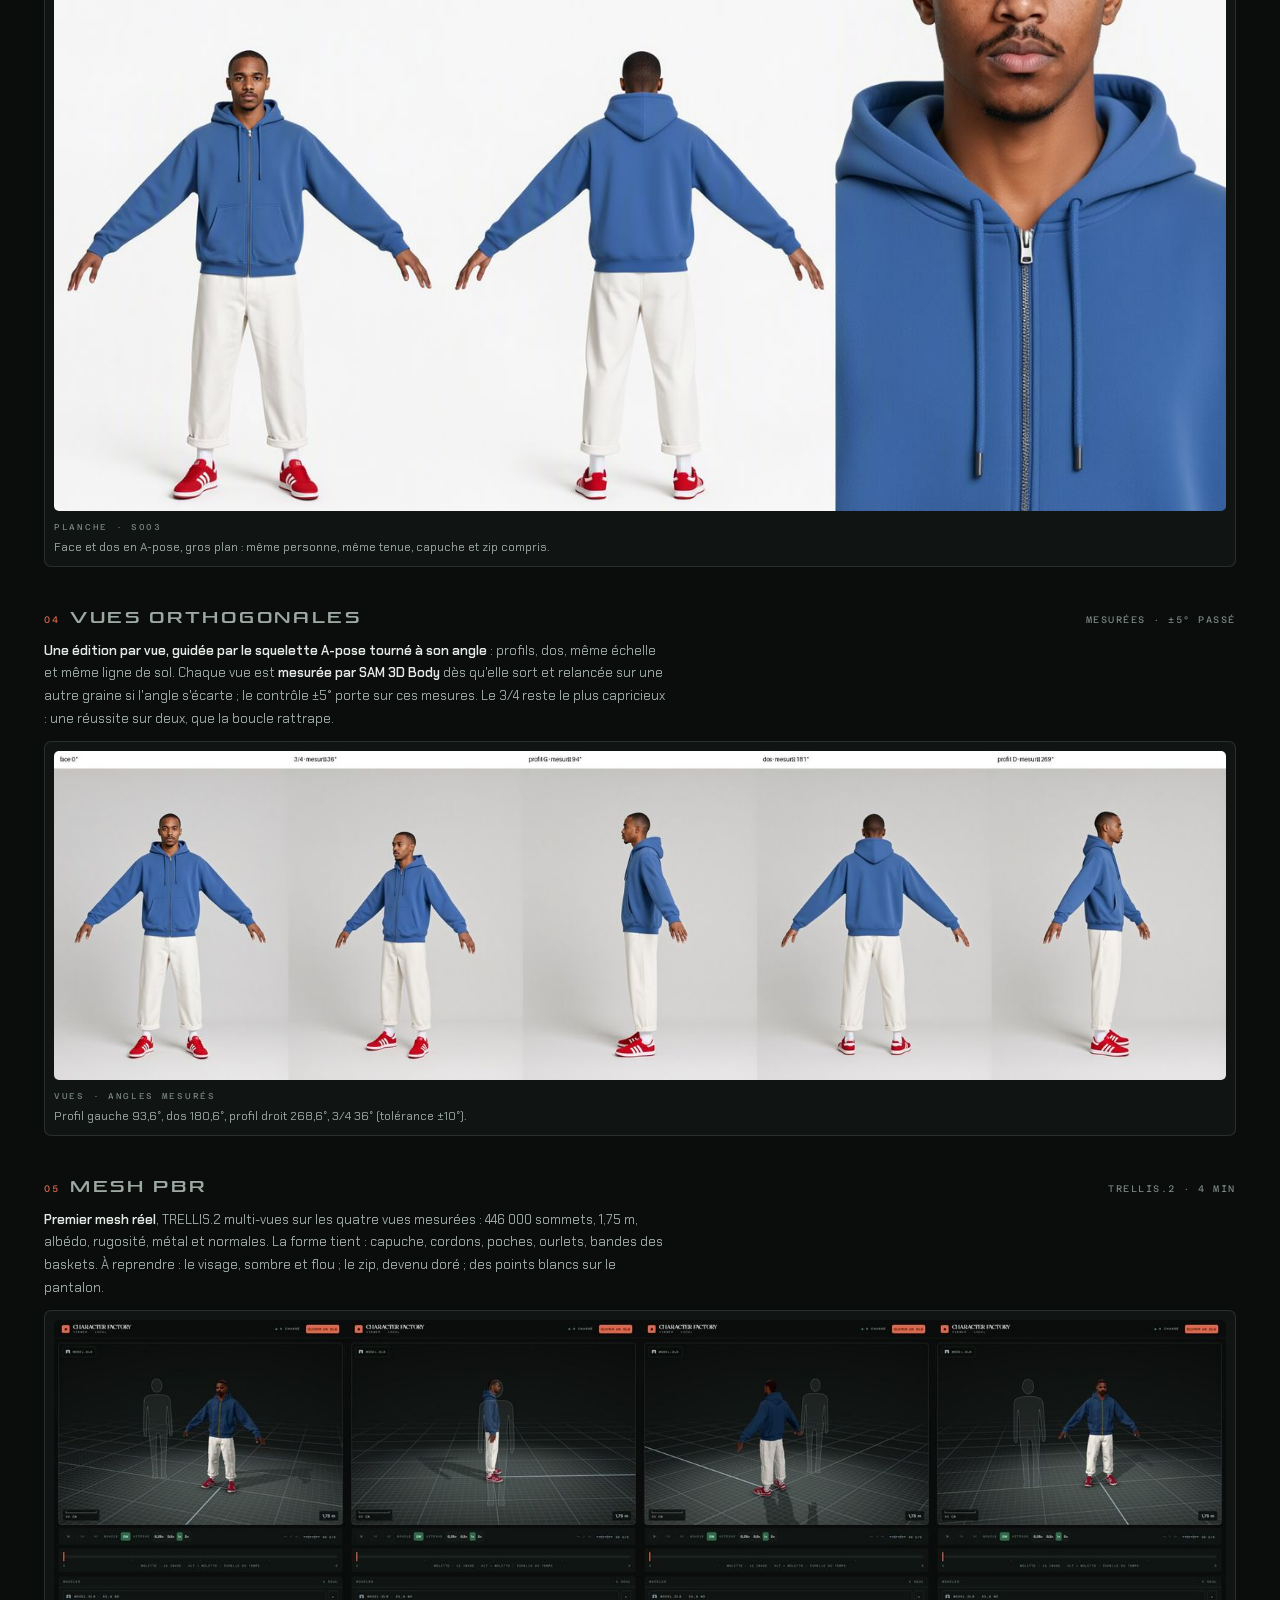
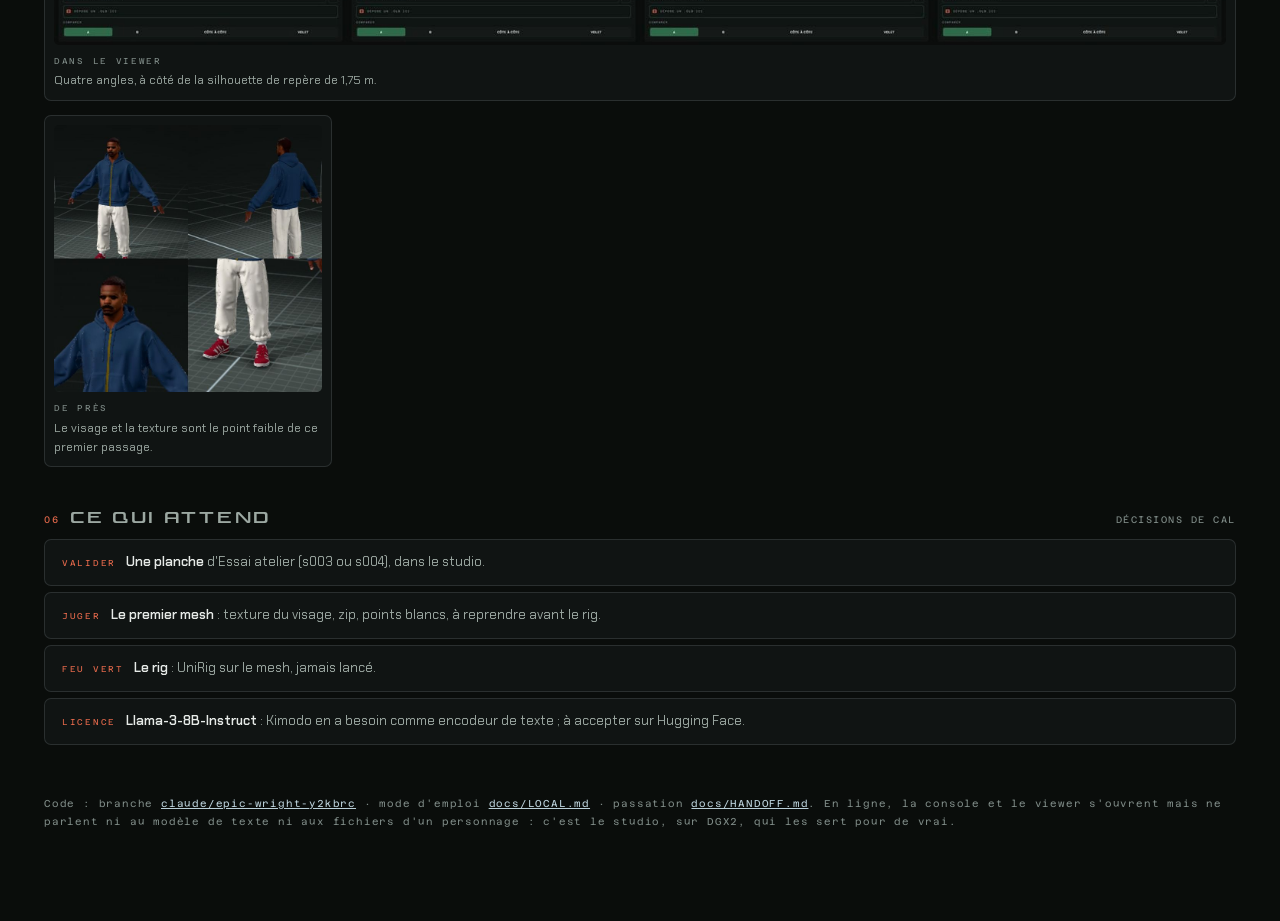
==== commit f2f32246: "Add the DGX bridge, a Machines panel and character owners tools/bridge.py (stdlib, :8770) reports wh" ====
--- a/index.html
+++ b/index.html
@@ -44,6 +44,46 @@
 .foot-note a { color: var(--cy); }
 @media (max-width: 640px) { .etat { padding: var(--s4) 16px 60px; } }
 </style>
+<script type="module">
+// L'adresse publique du studio, derrière la porte Cloudflare Access
+// (docs/CLOUDFLARE.md) : le nom d'hôte seul, par exemple 'studio.exemple.fr'.
+// Vide tant que Cal ne l'a pas donnée : le bloc « Les machines » dit alors
+// « adresse à venir ». Même valeur que `public_host` du pont sur DGX1.
+const FACTORY_DOMAIN = '';
+
+import { fetchHealth, machinesList, verdict, when, serviceUp } from './js/machines.js';
+
+/* Les machines : la santé publique du pont (/bridge/health), rien d'autre.
+   Le démarrage se fait dans le studio, derrière la porte : jamais d'ici. */
+const $ = (id) => document.getElementById(id);
+
+async function machines() {
+  if (!FACTORY_DOMAIN) {
+    $('m-when').textContent = 'adresse à venir';
+    $('m-say').textContent = 'Adresse à venir. Dès que Cal l\'aura donnée, ce bloc dira ici si les DGX sont allumées, '
+      + 'et le studio s\'ouvrira depuis n\'importe où, derrière une porte à e-mails.';
+    return;
+  }
+  const base = `https://${FACTORY_DOMAIN}`;
+  let h = null;
+  try { h = await fetchHealth(`${base}/bridge/health`); } catch (_) { /* éteintes, ou tunnel fermé */ }
+  const v = verdict(h);
+  const studio = serviceUp(h, 'dgx1', 'studio');
+  $('m-when').textContent = h ? `${v.word} · ${when(h)}` : 'éteintes';
+  $('m-list').innerHTML = machinesList(h);
+  $('m-say').textContent = !h ? 'Les machines sont éteintes, ou le tunnel est fermé. Reviens quand Cal les aura allumées.'
+    : h.ready ? 'Prêt : ouvre le studio, entre avec ton e-mail, et fais ton personnage.'
+      : studio ? `À démarrer. ${v.text} Dans le studio, le panneau « Machines » propose « Tout démarrer ».`
+        : `À démarrer : le studio dort. Entre avec ton e-mail, la page des machines le lance, avec les modèles.`;
+  const open = $('m-open');
+  open.hidden = !h;
+  open.href = studio ? `${base}/` : `${base}/bridge/`;
+  open.textContent = studio ? 'Ouvrir le studio ▸' : 'Démarrer le studio ▸';
+  setTimeout(machines, 30000);
+}
+
+machines();
+</script>
 </head>
 <body>
 
@@ -60,7 +100,7 @@
   <a class="tb ghost sm" href="./viewer.html">Viewer 3D</a>
   <a class="tb ghost sm" href="./theme.html">Thème</a>
   <a class="tb ghost sm" href="./console.html">Console</a>
-  <a class="tb go sm" href="http://192.168.10.247:8765/" title="sur le réseau de la maison, ou par Tailscale : 100.108.108.65:8765">Studio · DGX2 ▸</a>
+  <a class="tb ghost sm" href="http://192.168.10.247:8765/" title="sur le réseau de la maison, ou par Tailscale : 100.108.108.65:8765 ; de partout : « Les machines » plus bas">Studio · maison</a>
 </header>
 
 <main class="etat">
@@ -83,6 +123,18 @@
       <span class="dots"></span>
     </div>
   </div>
+
+  <section class="sect" id="machines">
+    <div class="sect-head"><span class="k">00</span><h2>Les machines</h2><span class="cnt" id="m-when">relevé…</span></div>
+    <div class="mach-card">
+      <div class="mach-list" id="m-list"></div>
+      <div class="mach-foot">
+        <p class="mach-note" id="m-say">Le pont relève les deux DGX.</p>
+        <span class="sp"></span>
+        <a class="tb go" id="m-open" href="./" hidden>Ouvrir le studio ▸</a>
+      </div>
+    </div>
+  </section>
 
   <section class="sect">
     <div class="sect-head"><span class="k">01</span><h2>Les étages</h2><span class="cnt">tourne · câblé · attend</span></div>
--- a/assets/tokens.css
+++ b/assets/tokens.css
@@ -22,6 +22,7 @@
   --or:      #e0674a;   /* orange — l'action, la voie B, l'alerte */
   --grn:     #2f6b4a;   /* vert sourd — l'état engagé */
   --grn2:    #3d8a60;   /* vert clair — la progression */
+  --amb:     #d6a24a;   /* ambre — ce qui attend Cal, jamais une action */
 
   /* rampe des barres de la console — du plus clair au plus sourd,
      comme la pile de logiciels du banc NL */
@@ -37,9 +38,27 @@
   --line-cy: rgba(185, 207, 216, .45);
   --line-or: rgba(224, 103, 74, .70);
   --line-gr: rgba(47, 107, 74, .85);
+  --line-amb: rgba(214, 162, 74, .55);
+  --amb-bg:  rgba(214, 162, 74, .08);
+  --grn-bg:  rgba(47, 107, 74, .18);   /* fond d'une pastille retenue (look porté, pose montrée) */
 
   /* voile posé sur une image, sous une étiquette */
   --veil:    rgba(10, 13, 11, .82);
+  --veil-0:  rgba(10, 13, 11, 0);     /* départ transparent d'un dégradé de voile */
+  --scrim:   rgba(4, 6, 5, .78);
+
+  /* planche de présentation, rendue en PNG par factory/presentation_sheet.py :
+     la variante sombre reprend --bg, --panel et les encres ; la claire,
+     un fond de studio gris, a ses propres jetons. --shade est l'ombre de
+     contact sous les pieds. */
+  --paper:       #e6e6e2;
+  --paper2:      #dadad5;
+  --paper-ink:   #141816;
+  --paper-ink2:  #4c5551;
+  --paper-ink3:  #7d8682;
+  --paper-line:  rgba(20, 24, 22, .18);
+  --paper-shade: rgba(20, 24, 22, .30);
+  --shade:       rgba(0, 0, 0, .55);
 
   /* encres inversées, posées sur un aplat d'accent */
   --on-or:   #170c08;
--- a/assets/rack.css
+++ b/assets/rack.css
@@ -500,3 +500,63 @@
 .slab.lk  { background: var(--verd-2); color: var(--on-grn); }
 .slab.lk2 { background: var(--verd-1); color: var(--on-grn); }
 .slab.lk .go, .slab.lk2 .go { opacity: .6; }
+
+/* ── les machines : l'état des DGX, lu sur le pont ──────── */
+/* js/machines.js les dessine pour la page d'état, le panneau de
+   l'en-tête du studio et la page du pont (/bridge/). Un point par
+   machine et par service : vert qui tourne, acier au travail, ambre
+   manque, gris arrêté. Les noms sont des étiquettes de machine : mono. */
+.mach-card {
+  background: var(--panel); border-radius: var(--r3); padding: var(--s4);
+  display: flex; flex-direction: column; gap: var(--s4); box-shadow: inset 0 0 0 1px var(--line);
+}
+.mach-list { display: flex; flex-direction: column; gap: var(--s2); }
+.mach-m {
+  display: flex; flex-direction: column; gap: var(--s3); padding: var(--s3) var(--s4);
+  border-radius: var(--r2); background: var(--panel2); box-shadow: inset 0 0 0 1px var(--line);
+}
+.mach-m.off { background: transparent; }
+.mach-mh, .mach-s li, .mach-btn, .mach-top {
+  font-family: var(--f-mono); font-size: 9px; letter-spacing: .2em; text-transform: uppercase; color: var(--ink3);
+}
+.mach-mh { display: flex; align-items: center; gap: var(--s3); flex-wrap: wrap; }
+.mach-mh b { font-family: var(--f-disp); font-weight: 400; font-size: 13px; letter-spacing: .12em; color: var(--ink); }
+.mach-m.off .mach-mh b { color: var(--ink3); }
+.mach-mh .sp, .mach-foot .sp, .mach-top .sp { flex: 1; }
+.mach-s { list-style: none; margin: 0; padding: 0; display: flex; flex-wrap: wrap; gap: var(--s2) var(--s5); }
+.mach-s li { display: inline-flex; align-items: center; gap: 7px; }
+.mach-s li.on { color: var(--ink2); }
+.mach-s li.amb { color: var(--amb); }
+.mach-s li em { font-style: normal; letter-spacing: .12em; color: var(--ink3); }
+.mach-s li.work em { color: var(--cy); }
+.mach-mh i, .mach-s li i, .mach-btn i { width: 6px; height: 6px; border-radius: 50%; background: var(--ink3); flex: none; }
+.mach-m.on > .mach-mh i, .mach-s li.on i, .mach-btn.on i { background: var(--grn2); }
+.mach-s li.work i { background: var(--cy); animation: sPulse 1.2s infinite; }
+.mach-s li.amb i, .mach-btn.amb i { background: var(--amb); }
+.mach-s li.off i, .mach-m.off > .mach-mh i { opacity: .5; }
+.mach-btn.err i { background: var(--or); }
+.mach-foot { display: flex; align-items: center; gap: var(--s3); flex-wrap: wrap; }
+.mach-top { display: flex; align-items: baseline; gap: var(--s3); }
+.mach-note { margin: 0; font-size: 12px; line-height: 1.55; color: var(--ink2); max-width: 62ch; }
+
+/* dans un en-tête : un bouton-pastille qui ouvre le panneau */
+.mach { position: relative; flex: none; }
+.mach-btn {
+  display: inline-flex; align-items: center; gap: 9px; height: 26px; padding: 0 var(--s2);
+  border-radius: var(--r2); color: var(--ink2); box-shadow: inset 0 0 0 1px var(--line);
+}
+.mach-btn:hover, .mach-btn[aria-expanded="true"] { color: var(--ink); box-shadow: inset 0 0 0 1px var(--line-cy); }
+.mach-btn.amb { color: var(--amb); box-shadow: inset 0 0 0 1px var(--line-amb); }
+.mach-pop {
+  position: absolute; right: 0; top: calc(100% + 10px); z-index: 60; width: min(400px, calc(100vw - 32px));
+  background: var(--panel); border-radius: var(--r3); padding: var(--s4);
+  display: flex; flex-direction: column; gap: var(--s3);
+  box-shadow: inset 0 0 0 1px var(--line), 0 18px 44px var(--shade);
+}
+.mach-pop[hidden] { display: none; }
+@media (max-width: 640px) {
+  /* sur un téléphone : le panneau prend la largeur, sous l'en-tête */
+  .mach { position: static; }
+  .mach-pop { left: 16px; right: 16px; width: auto; top: calc(100% + 6px); }
+  .mach-btn span { display: none; }
+}
